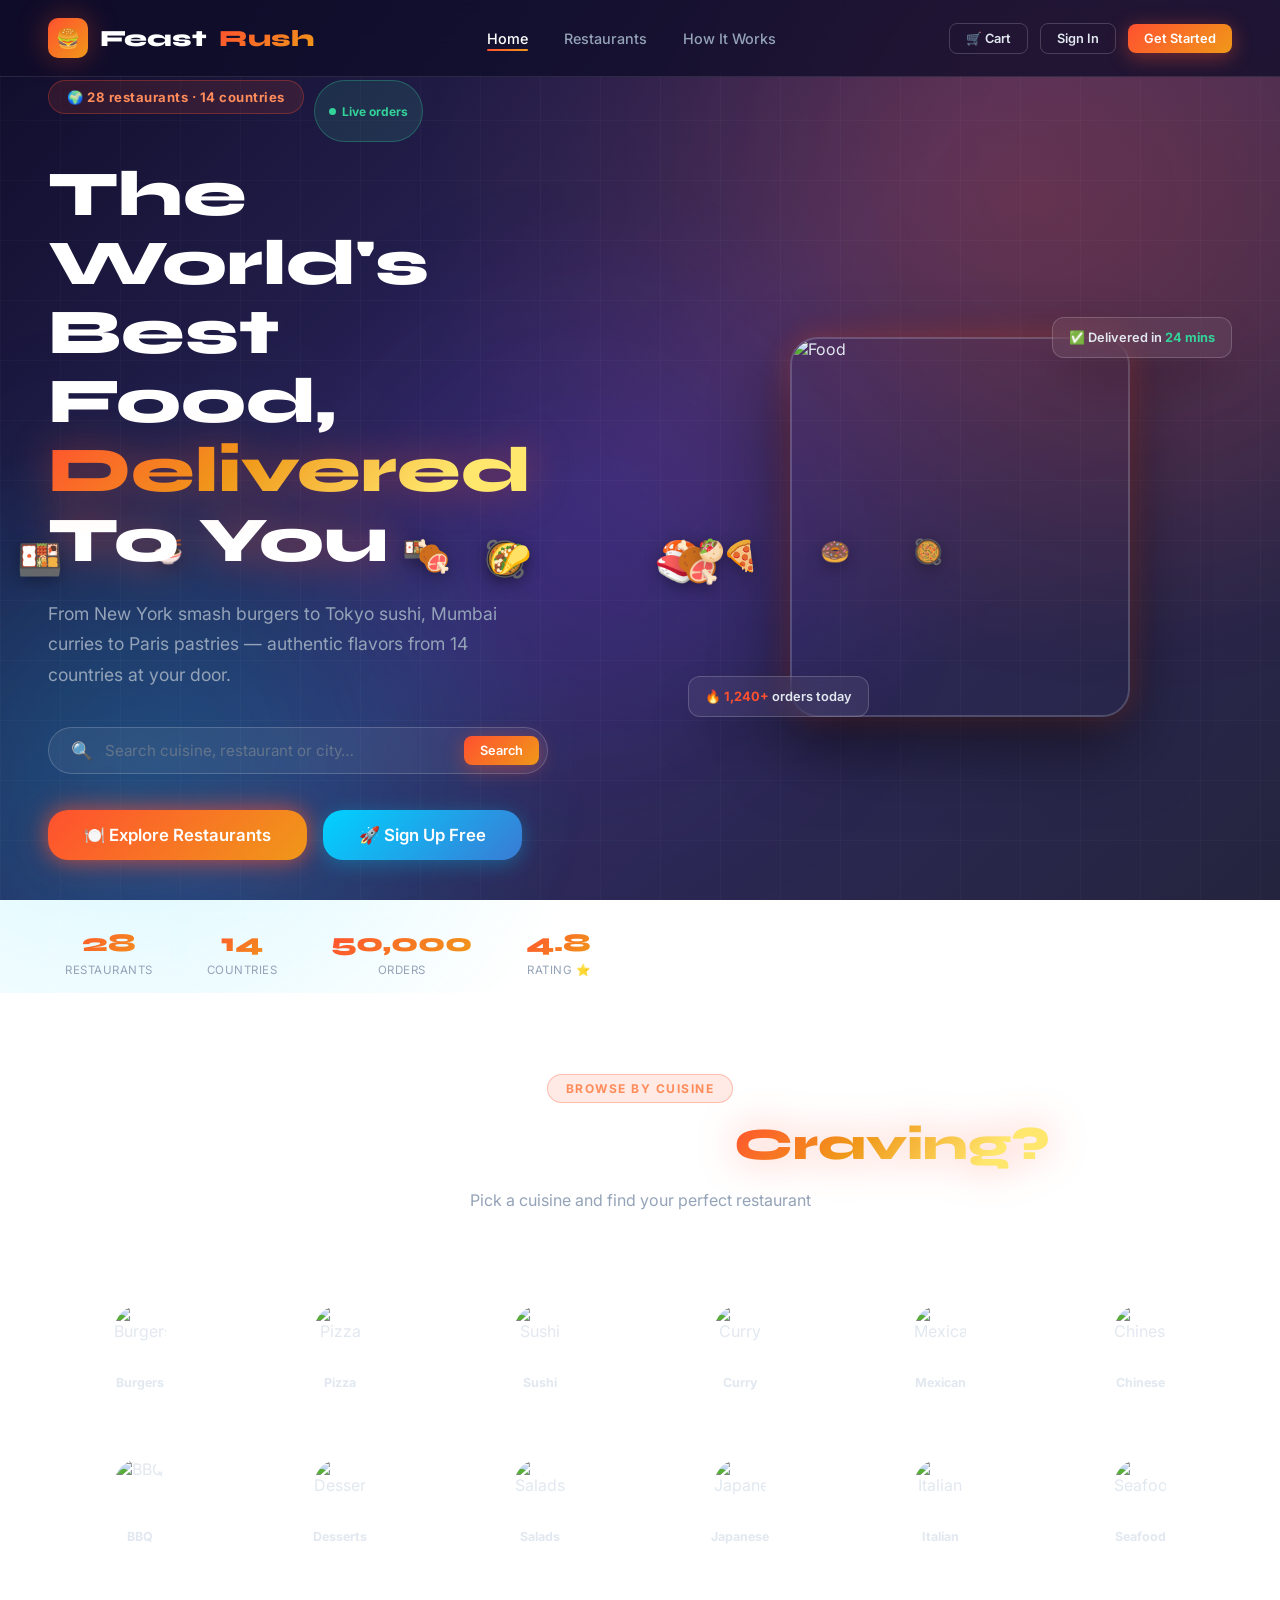
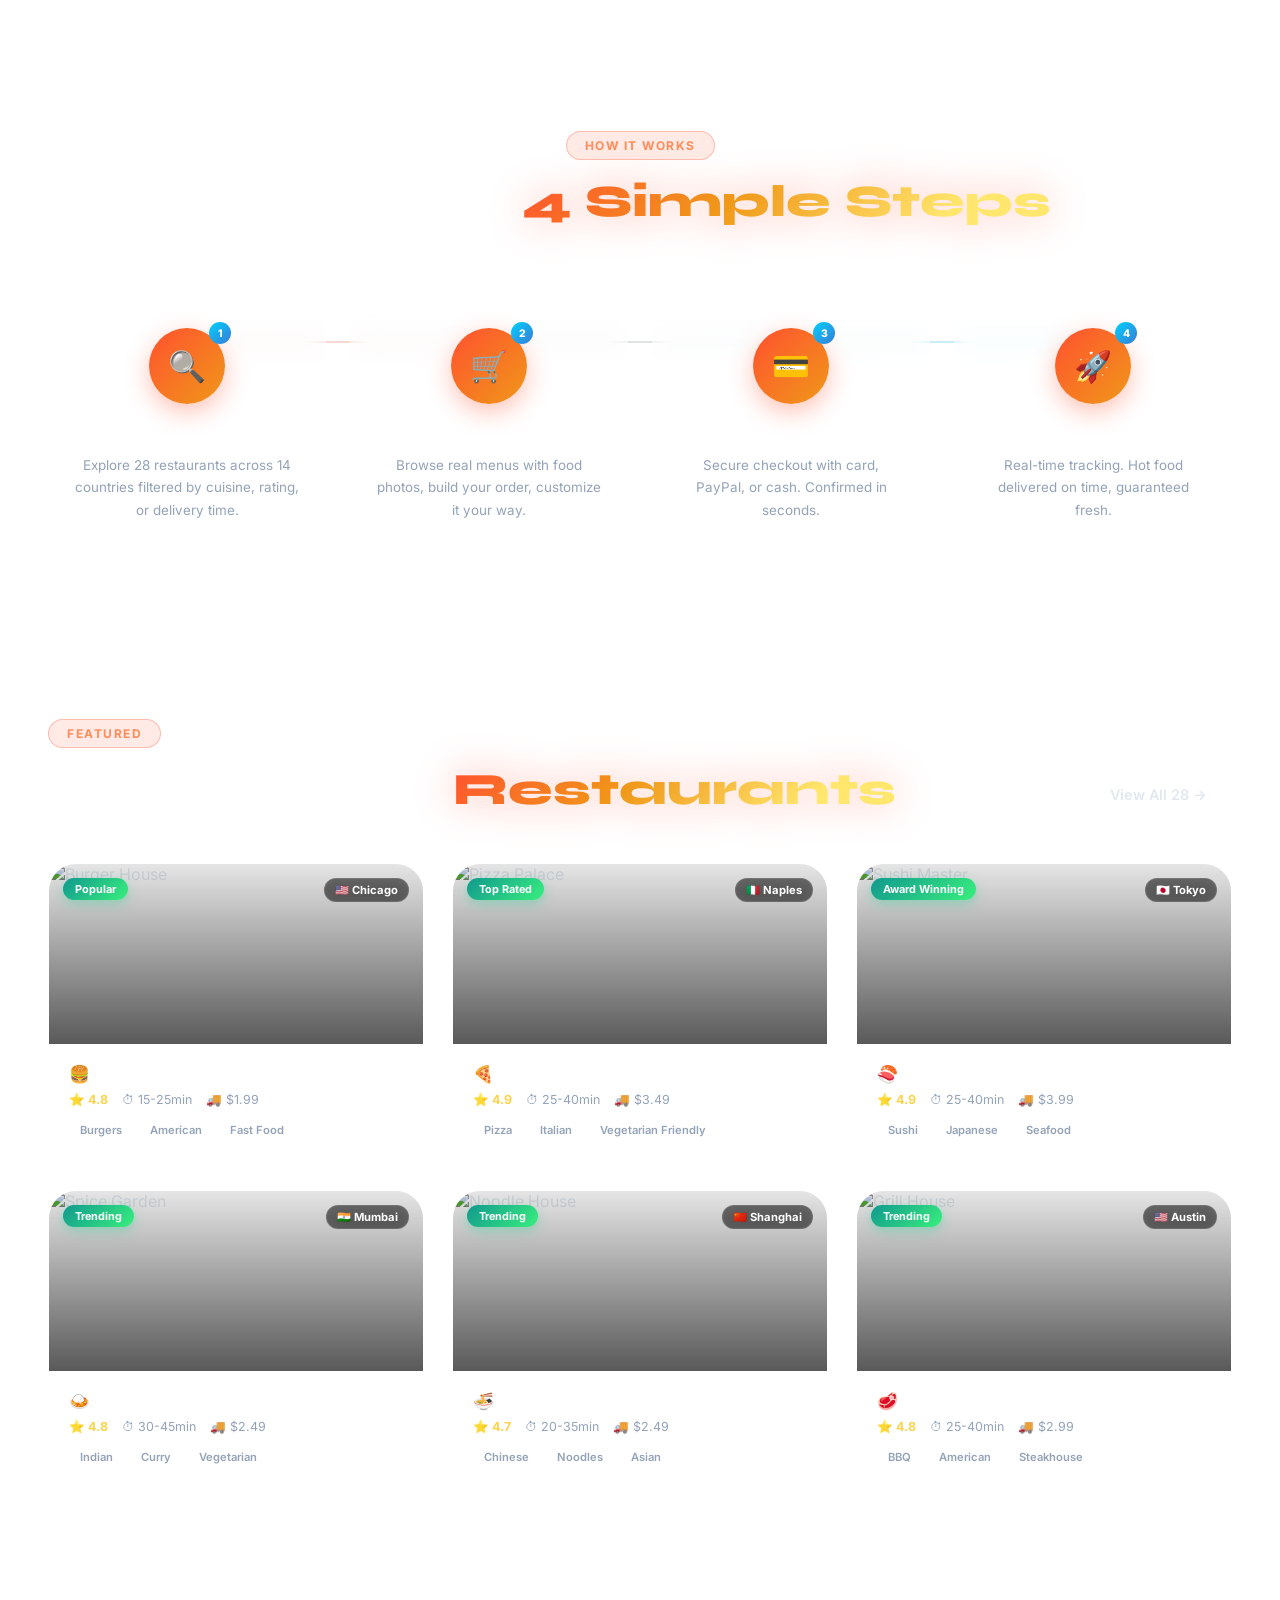
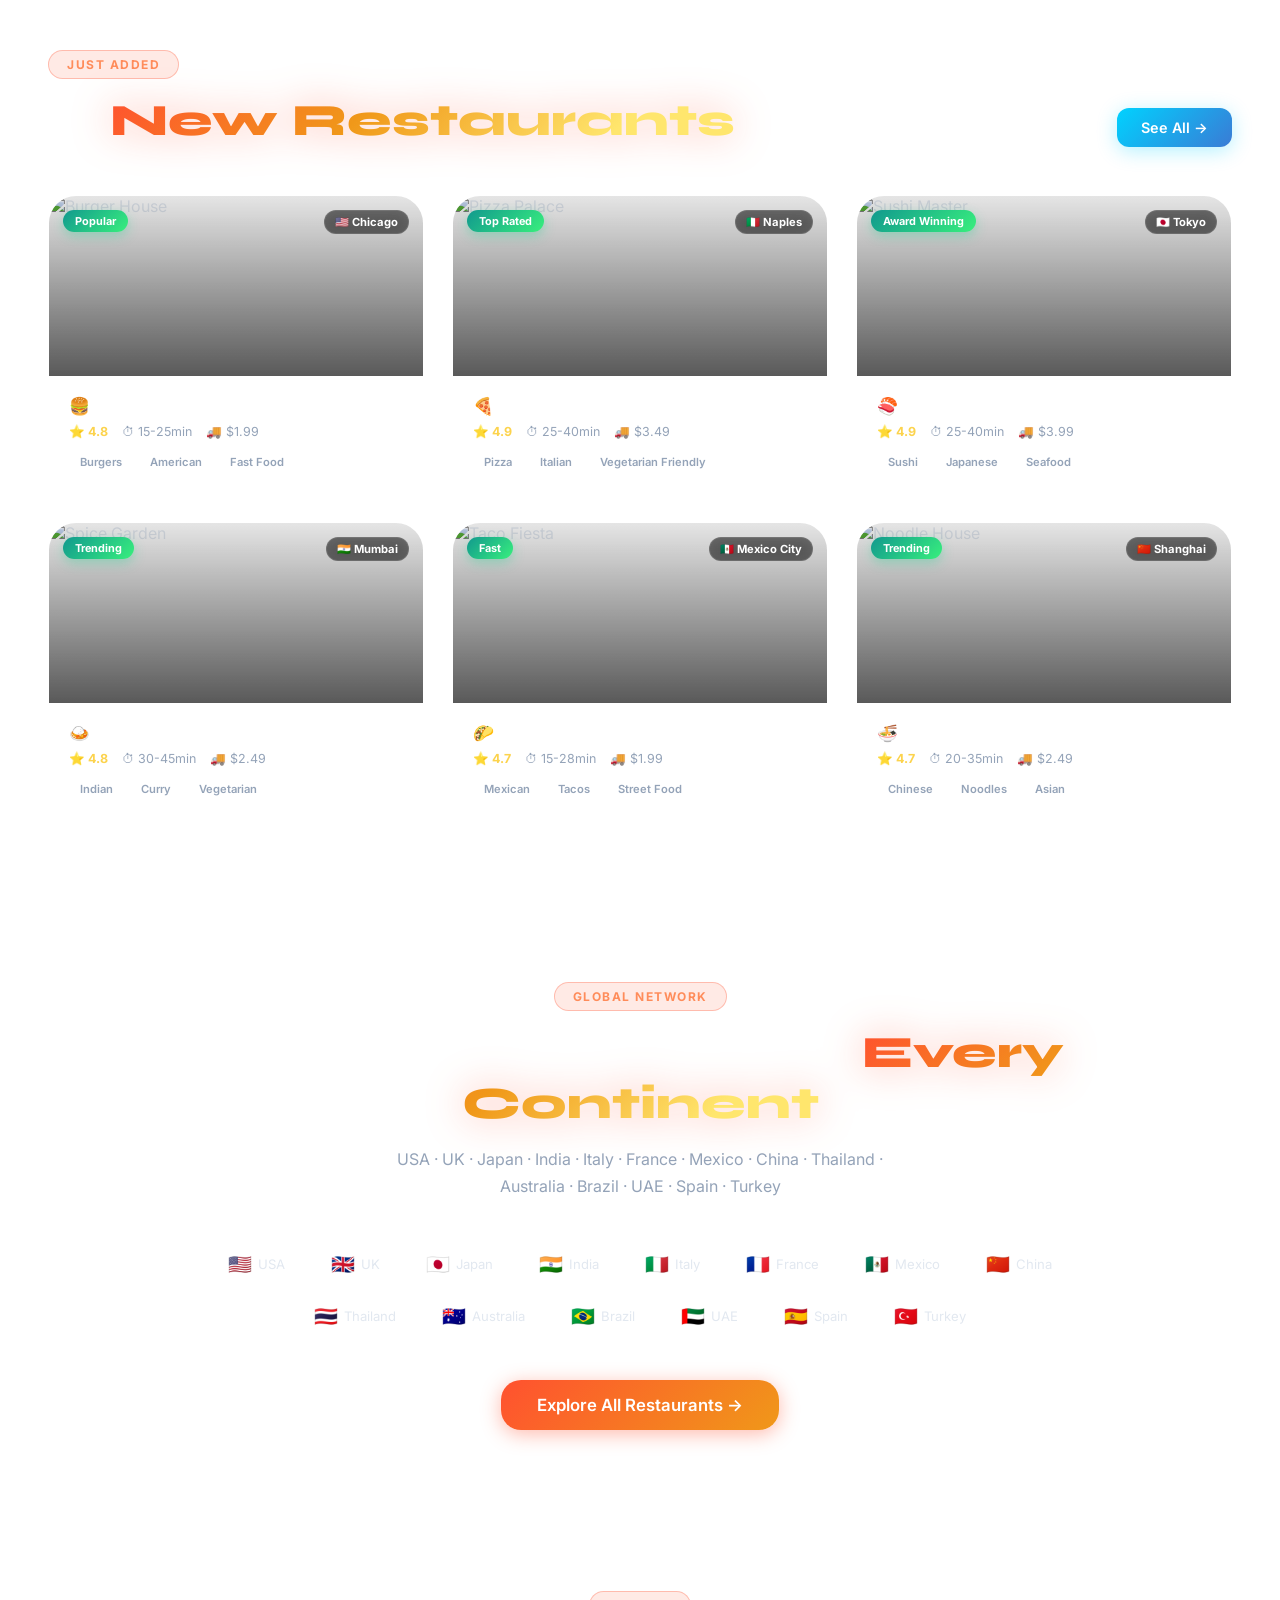
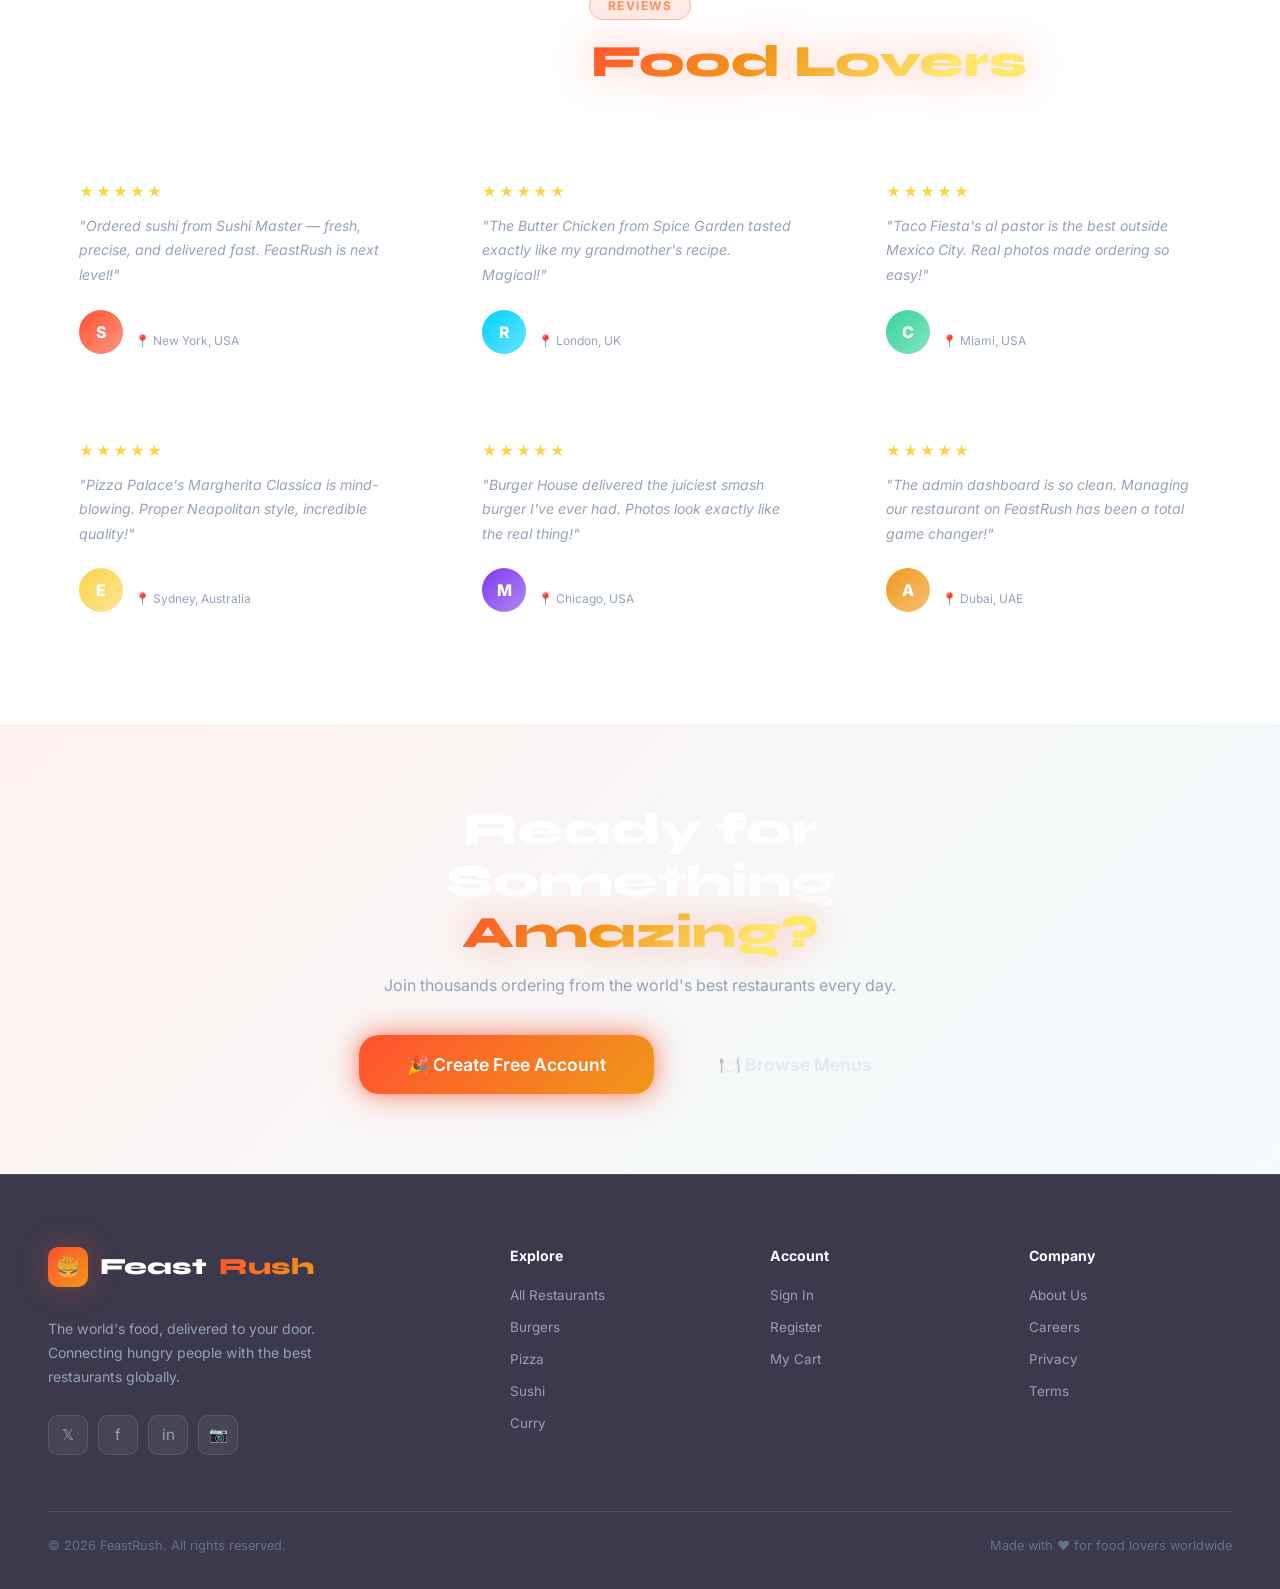
==== index.html @ fce9a36d "FeastRush: Full food ordering website - 20 global restaurants, dark-purple theme, admin dashboard, r" ====
<!DOCTYPE html>
<html lang="en">
<head>
  <meta charset="UTF-8"/><meta name="viewport" content="width=device-width,initial-scale=1.0"/>
  <title>FeastRush – Global Food Delivery</title>
  <link rel="stylesheet" href="styles.css"/>
</head>
<body>
<div class="bg-particles"><div class="bg-orb bg-orb-1"></div><div class="bg-orb bg-orb-2"></div><div class="bg-orb bg-orb-3"></div></div>
<div id="navbar-container"></div>

<!-- HERO -->
<section class="hero" id="home">
  <div class="hero-mesh"></div><div class="hero-grid-overlay"></div>
  <div id="particles"></div>
  <div class="hero-container">
    <div class="hero-content">
      <div style="display:flex;gap:10px;flex-wrap:wrap;margin-bottom:18px;">
        <div class="hero-eyebrow">🌍 28 restaurants · 14 countries</div>
        <div style="display:inline-flex;align-items:center;gap:6px;background:rgba(52,211,153,.12);border:1px solid rgba(52,211,153,.3);color:#34D399;padding:6px 14px;border-radius:50px;font-size:.75rem;font-weight:700;">
          <span style="width:7px;height:7px;border-radius:50%;background:#34D399;animation:livePulse 1.5s infinite;"></span> Live orders
        </div>
      </div>
      <h1 class="hero-title">The World's Best<br>Food, <span class="gradient-text">Delivered</span><br><span class="glow-text">To You</span></h1>
      <p class="hero-subtitle">From New York smash burgers to Tokyo sushi, Mumbai curries to Paris pastries — authentic flavors from 14 countries at your door.</p>
      <div class="hero-search">
        <span style="color:var(--text-f);font-size:1.1rem;">🔍</span>
        <input type="text" id="hero-search" placeholder="Search cuisine, restaurant or city…" onkeydown="if(event.key==='Enter')heroSearch()"/>
        <button class="btn btn-primary btn-sm" onclick="heroSearch()">Search</button>
      </div>
      <div class="hero-actions">
        <a href="restaurants.html" class="btn btn-neon btn-lg">🍽️ Explore Restaurants</a>
        <a href="auth.html?tab=signup" class="btn btn-secondary btn-lg">🚀 Sign Up Free</a>
      </div>
      <div class="hero-stats stagger">
        <div class="stat-pill"><span class="stat-num" data-target="28">0</span><span class="stat-lbl">Restaurants</span></div>
        <div class="stat-pill"><span class="stat-num" data-target="14">0</span><span class="stat-lbl">Countries</span></div>
        <div class="stat-pill"><span class="stat-num" data-target="50000">0</span><span class="stat-lbl">Orders</span></div>
        <div class="stat-pill"><span class="stat-num" data-target="4.8">0</span><span class="stat-lbl">Rating ⭐</span></div>
      </div>
    </div>
    <div class="hero-visual">
      <div class="hero-image-stack">
        <img id="hero-img" src="https://images.unsplash.com/photo-1513104890138-7c749659a591?w=600&auto=format&fit=crop" alt="Food" class="hero-main-img"/>
        <div class="hero-float-card hero-float-card-1">✅ Delivered in <strong style="color:#34D399">24 mins</strong></div>
        <div class="hero-float-card hero-float-card-2">🔥 <strong style="color:#FF512F">1,240+</strong> orders today</div>
      </div>
    </div>
  </div>
</section>

<!-- CATEGORIES -->
<div class="section-divider"></div>
<section style="background:rgba(255,255,255,.02);padding:80px 0;">
  <div class="section-wrap" style="padding-top:0;padding-bottom:0;">
    <div class="section-header animate-on-scroll">
      <div class="section-tag">Browse by Cuisine</div>
      <h2 class="section-title">What Are You <span class="gradient-text">Craving?</span></h2>
      <p class="section-sub">Pick a cuisine and find your perfect restaurant</p>
    </div>
    <div class="categories-grid stagger animate-on-scroll" id="cats"></div>
  </div>
</section>

<!-- HOW IT WORKS -->
<div class="section-divider"></div>
<section id="how-it-works" style="padding:80px 0;">
  <div class="section-wrap" style="padding-top:0;padding-bottom:0;">
    <div class="section-header animate-on-scroll">
      <div class="section-tag">How It Works</div>
      <h2 class="section-title">Order in <span class="gradient-text">4 Simple Steps</span></h2>
    </div>
    <div class="steps-grid stagger animate-on-scroll">
      <div class="steps-connector"></div>
      <div class="step-card"><div class="step-icon-wrap">🔍<span class="step-num">1</span></div><h3>Browse</h3><p>Explore 28 restaurants across 14 countries filtered by cuisine, rating, or delivery time.</p></div>
      <div class="step-card"><div class="step-icon-wrap">🛒<span class="step-num">2</span></div><h3>Select</h3><p>Browse real menus with food photos, build your order, customize it your way.</p></div>
      <div class="step-card"><div class="step-icon-wrap">💳<span class="step-num">3</span></div><h3>Pay</h3><p>Secure checkout with card, PayPal, or cash. Confirmed in seconds.</p></div>
      <div class="step-card"><div class="step-icon-wrap">🚀<span class="step-num">4</span></div><h3>Enjoy</h3><p>Real-time tracking. Hot food delivered on time, guaranteed fresh.</p></div>
    </div>
  </div>
</section>

<!-- FEATURED RESTAURANTS -->
<div class="section-divider"></div>
<section style="background:rgba(255,255,255,.02);padding:80px 0;">
  <div class="section-wrap" style="padding-top:0;padding-bottom:0;">
    <div class="animate-on-scroll" style="display:flex;justify-content:space-between;align-items:flex-end;margin-bottom:48px;flex-wrap:wrap;gap:16px;">
      <div><div class="section-tag">Featured</div><h2 class="section-title" style="margin-bottom:0">Top-Rated <span class="gradient-text">Restaurants</span></h2></div>
      <a href="restaurants.html" class="btn btn-outline">View All 28 →</a>
    </div>
    <div class="restaurants-grid animate-on-scroll stagger" id="featured"></div>
  </div>
</section>

<!-- NEW 8 RESTAURANTS -->
<div class="section-divider"></div>
<section style="padding:80px 0;">
  <div class="section-wrap" style="padding-top:0;padding-bottom:0;">
    <div class="animate-on-scroll" style="display:flex;justify-content:space-between;align-items:flex-end;margin-bottom:48px;flex-wrap:wrap;gap:16px;">
      <div><div class="section-tag">Just Added</div><h2 class="section-title" style="margin-bottom:0">8 <span class="gradient-text">New Restaurants</span></h2></div>
      <a href="restaurants.html" class="btn btn-secondary">See All →</a>
    </div>
    <div class="restaurants-grid animate-on-scroll stagger" id="new-rests"></div>
  </div>
</section>

<!-- GLOBAL REACH -->
<div class="section-divider"></div>
<section style="background:rgba(255,255,255,.02);padding:80px 48px;">
  <div style="max-width:900px;margin:0 auto;text-align:center;" class="animate-on-scroll">
    <div class="section-tag">Global Network</div>
    <h2 class="section-title">Restaurants from <span class="gradient-text">Every Continent</span></h2>
    <p class="section-sub" style="margin-bottom:44px;">USA · UK · Japan · India · Italy · France · Mexico · China · Thailand · Australia · Brazil · UAE · Spain · Turkey</p>
    <div style="display:flex;flex-wrap:wrap;gap:12px;justify-content:center;margin-bottom:44px;" id="country-chips"></div>
    <a href="restaurants.html" class="btn btn-primary btn-lg">Explore All Restaurants →</a>
  </div>
</section>

<!-- TESTIMONIALS -->
<div class="section-divider"></div>
<section style="padding:80px 0;">
  <div class="section-wrap" style="padding-top:0;padding-bottom:0;">
    <div class="section-header animate-on-scroll">
      <div class="section-tag">Reviews</div>
      <h2 class="section-title">Loved by <span class="gradient-text">Food Lovers</span></h2>
    </div>
    <div class="testimonials-grid stagger animate-on-scroll" id="testimonials"></div>
  </div>
</section>

<!-- CTA -->
<div class="section-divider"></div>
<section style="padding:80px 48px;background:linear-gradient(135deg,rgba(255,81,47,.08),rgba(0,210,255,.06));">
  <div style="max-width:700px;margin:0 auto;text-align:center;" class="animate-on-scroll">
    <h2 class="section-title">Ready for Something <span class="gradient-text">Amazing?</span></h2>
    <p style="color:var(--text-m);margin-bottom:40px;">Join thousands ordering from the world's best restaurants every day.</p>
    <div style="display:flex;gap:16px;justify-content:center;flex-wrap:wrap;">
      <a href="auth.html?tab=signup" class="btn btn-neon btn-xl">🎉 Create Free Account</a>
      <a href="restaurants.html" class="btn btn-outline btn-xl">🍽️ Browse Menus</a>
    </div>
  </div>
</section>

<!-- FOOTER -->
<footer class="footer">
  <div class="footer-grid">
    <div class="footer-brand">
      <a href="index.html" class="nav-logo" style="margin-bottom:14px;display:inline-flex;"><div class="logo-icon">🍔</div>Feast<span class="logo-rush">Rush</span></a>
      <p>The world's food, delivered to your door. Connecting hungry people with the best restaurants globally.</p>
      <div class="social-links"><a href="#" class="social-btn">𝕏</a><a href="#" class="social-btn">f</a><a href="#" class="social-btn">in</a><a href="#" class="social-btn">📷</a></div>
    </div>
    <div class="footer-col"><h4>Explore</h4><ul><li><a href="restaurants.html">All Restaurants</a></li><li><a href="restaurants.html?filter=burgers">Burgers</a></li><li><a href="restaurants.html?filter=pizza">Pizza</a></li><li><a href="restaurants.html?filter=sushi">Sushi</a></li><li><a href="restaurants.html?filter=curry">Curry</a></li></ul></div>
    <div class="footer-col"><h4>Account</h4><ul><li><a href="auth.html">Sign In</a></li><li><a href="auth.html?tab=signup">Register</a></li><li><a href="cart.html">My Cart</a></li></ul></div>
    <div class="footer-col"><h4>Company</h4><ul><li><a href="#">About Us</a></li><li><a href="#">Careers</a></li><li><a href="#">Privacy</a></li><li><a href="#">Terms</a></li></ul></div>
  </div>
  <div class="footer-bottom"><span>© 2026 FeastRush. All rights reserved.</span><span>Made with ❤️ for food lovers worldwide</span></div>
</footer>

<style>
@keyframes livePulse{0%,100%{box-shadow:0 0 0 0 rgba(52,211,153,.5)}50%{box-shadow:0 0 0 6px rgba(52,211,153,0)}}
.country-chip{display:inline-flex;align-items:center;gap:6px;background:var(--glass);border:1px solid var(--border);padding:7px 16px;border-radius:50px;font-size:.82rem;backdrop-filter:blur(8px);transition:var(--t)}
.country-chip:hover{border-color:var(--p1);transform:translateY(-2px)}
</style>

<script src="app.js"></script><script src="restaurants.js"></script>
<script>
buildNavbar('home');

// Particles
const emojis=['🍔','🍕','🍣','🌮','🍜','🥗','🍩','🍦','🥐','🍖','🥘','🍱','🧆','🥙','🍛','🍝'];
const pc=document.getElementById('particles');
for(let i=0;i<12;i++){
  const p=document.createElement('div');p.className='food-particle';
  p.style.cssText=`left:${Math.random()*100}vw;font-size:${1.2+Math.random()*1.4}rem;animation-duration:${14+Math.random()*16}s;animation-delay:${Math.random()*20}s;`;
  p.textContent=emojis[Math.floor(Math.random()*emojis.length)];pc.appendChild(p);
}

// Hero image rotator
const imgs=['https://images.unsplash.com/photo-1513104890138-7c749659a591?w=600&auto=format&fit=crop','https://images.unsplash.com/photo-1568901346375-23c9450c58cd?w=600&auto=format&fit=crop','https://images.unsplash.com/photo-1553621042-f6e147245754?w=600&auto=format&fit=crop','https://images.unsplash.com/photo-1585937421612-70a008356fbe?w=600&auto=format&fit=crop','https://images.unsplash.com/photo-1555939594-58d7cb561ad1?w=600&auto=format&fit=crop','https://images.unsplash.com/photo-1551024506-0bccd828d307?w=600&auto=format&fit=crop'];
let hi=0;const imgEl=document.getElementById('hero-img');
setInterval(()=>{hi=(hi+1)%imgs.length;imgEl.style.opacity='0';imgEl.style.transform='translateX(-50%) scale(.97)';
  setTimeout(()=>{imgEl.src=imgs[hi];imgEl.style.opacity='1';imgEl.style.transform='';imgEl.style.transition='opacity .6s,transform .6s';},350);},3500);

// Counters
let started=false;
new IntersectionObserver(entries=>{if(entries[0].isIntersecting&&!started){started=true;
  document.querySelectorAll('[data-target]').forEach(el=>{
    const tgt=parseFloat(el.dataset.target);const isF=String(tgt).includes('.');let st=null;
    const step=ts=>{if(!st)st=ts;const p=Math.min((ts-st)/2000,1);const e=1-Math.pow(1-p,3);
      el.textContent=isF?(tgt*e).toFixed(1):Math.floor(tgt*e).toLocaleString();if(p<1)requestAnimationFrame(step);};
    requestAnimationFrame(step);});
}},{threshold:.5}).observe(document.querySelector('.hero-stats'));

function heroSearch(){const q=document.getElementById('hero-search').value.trim();window.location.href='restaurants.html'+(q?'?q='+encodeURIComponent(q):'');}

// Card builder
const RCARD=(r)=>{const f=FLAG_MAP[r.country]||'🌍';return`
  <a href="menu.html?id=${r.id}" class="restaurant-card">
    <div class="restaurant-banner"><img src="${r.image}" alt="${r.name}" loading="lazy"/>
      <div class="restaurant-banner-overlay"></div>
      ${r.badge?`<span class="restaurant-badge">${r.badge}</span>`:''}
      <span class="restaurant-country-tag">${f} ${r.city}</span>
    </div>
    <div class="restaurant-body">
      <div class="restaurant-name">${r.emoji} ${r.name}</div>
      <div class="restaurant-meta"><span class="rating">⭐ ${r.rating}</span><span>⏱ ${r.deliveryTime}min</span><span>🚚 $${r.deliveryFee}</span></div>
      <div class="restaurant-tags">${r.tags.map(t=>`<span class="tag">${t}</span>`).join('')}</div>
    </div>
  </a>`;};

// Categories
const cats=[
  {img:'https://images.unsplash.com/photo-1568901346375-23c9450c58cd?w=80&auto=format&fit=crop',name:'Burgers',f:'burgers'},
  {img:'https://images.unsplash.com/photo-1513104890138-7c749659a591?w=80&auto=format&fit=crop',name:'Pizza',f:'pizza'},
  {img:'https://images.unsplash.com/photo-1553621042-f6e147245754?w=80&auto=format&fit=crop',name:'Sushi',f:'sushi'},
  {img:'https://images.unsplash.com/photo-1585937421612-70a008356fbe?w=80&auto=format&fit=crop',name:'Curry',f:'curry'},
  {img:'https://images.unsplash.com/photo-1565299585323-38d6b0865b47?w=80&auto=format&fit=crop',name:'Mexican',f:'mexican'},
  {img:'https://images.unsplash.com/photo-1563245372-f21724e3856d?w=80&auto=format&fit=crop',name:'Chinese',f:'chinese'},
  {img:'https://images.unsplash.com/photo-1555939594-58d7cb561ad1?w=80&auto=format&fit=crop',name:'BBQ',f:'bbq'},
  {img:'https://images.unsplash.com/photo-1551024506-0bccd828d307?w=80&auto=format&fit=crop',name:'Desserts',f:'desserts'},
  {img:'https://images.unsplash.com/photo-1512621776951-a57141f2eefd?w=80&auto=format&fit=crop',name:'Salads',f:'salad'},
  {img:'https://images.unsplash.com/photo-1579871494447-9811cf80d66c?w=80&auto=format&fit=crop',name:'Japanese',f:'japanese'},
  {img:'https://images.unsplash.com/photo-1555396273-367ea4eb4db5?w=80&auto=format&fit=crop',name:'Italian',f:'italian'},
  {img:'https://images.unsplash.com/photo-1559339352-11d035aa65de?w=80&auto=format&fit=crop',name:'Seafood',f:'seafood'},
];
document.getElementById('cats').innerHTML=cats.map(c=>`
  <a href="restaurants.html?filter=${c.f}" class="category-card">
    <div class="category-img-wrap"><img src="${c.img}" alt="${c.name}" loading="lazy"/></div>
    <span class="category-name">${c.name}</span>
  </a>`).join('');

document.getElementById('featured').innerHTML=getFeaturedRestaurants(6).map(RCARD).join('');
document.getElementById('new-rests').innerHTML=['r_bh','r_pp','r_sm','r_sg','r_tf','r_nh','r_gh','r_sd'].map(id=>getRestaurantById(id)).filter(Boolean).slice(0,6).map(RCARD).join('');

const countries=[{f:'🇺🇸',n:'USA'},{f:'🇬🇧',n:'UK'},{f:'🇯🇵',n:'Japan'},{f:'🇮🇳',n:'India'},{f:'🇮🇹',n:'Italy'},{f:'🇫🇷',n:'France'},{f:'🇲🇽',n:'Mexico'},{f:'🇨🇳',n:'China'},{f:'🇹🇭',n:'Thailand'},{f:'🇦🇺',n:'Australia'},{f:'🇧🇷',n:'Brazil'},{f:'🇦🇪',n:'UAE'},{f:'🇪🇸',n:'Spain'},{f:'🇹🇷',n:'Turkey'}];
document.getElementById('country-chips').innerHTML=countries.map(c=>`<div class="country-chip"><span style="font-size:1.2rem">${c.f}</span>${c.n}</div>`).join('');

const reviews=[
  {t:"Ordered sushi from Sushi Master — fresh, precise, and delivered fast. FeastRush is next level!",n:"Sarah M.",l:"New York, USA",c:"#FF512F"},
  {t:"The Butter Chicken from Spice Garden tasted exactly like my grandmother's recipe. Magical!",n:"Raj Patel",l:"London, UK",c:"#00D2FF"},
  {t:"Taco Fiesta's al pastor is the best outside Mexico City. Real photos made ordering so easy!",n:"Carlos V.",l:"Miami, USA",c:"#34D399"},
  {t:"Pizza Palace's Margherita Classica is mind-blowing. Proper Neapolitan style, incredible quality!",n:"Emma Chen",l:"Sydney, Australia",c:"#FCD34D"},
  {t:"Burger House delivered the juiciest smash burger I've ever had. Photos look exactly like the real thing!",n:"Mike J.",l:"Chicago, USA",c:"#7C3AED"},
  {t:"The admin dashboard is so clean. Managing our restaurant on FeastRush has been a total game changer!",n:"Aisha Al-F.",l:"Dubai, UAE",c:"#F09819"},
];
document.getElementById('testimonials').innerHTML=reviews.map(r=>`
  <div class="testimonial-card">
    <div style="color:var(--gold);font-size:.9rem;margin-bottom:14px;letter-spacing:2px;">★★★★★</div>
    <p class="testimonial-text">"${r.t}"</p>
    <div class="testimonial-author">
      <div class="author-avatar" style="background:linear-gradient(135deg,${r.c},${r.c}99)">${r.n.charAt(0)}</div>
      <div><div class="author-name">${r.n}</div><div class="author-location">📍 ${r.l}</div></div>
    </div>
  </div>`).join('');

initScrollAnimations();
</script>
</body>
</html>
---- styles.css ----
/* ============================================
   FEASTRUSH — Premium Dark Purple Theme
   ============================================ */
@import url('https://fonts.googleapis.com/css2?family=Inter:wght@300;400;500;600;700;800;900&family=Syne:wght@700;800&display=swap');

:root {
  --p1:#FF512F; --p2:#F09819;
  --s1:#00D2FF; --s2:#3A7BD5;
  --grad-primary:linear-gradient(135deg,#FF512F,#F09819);
  --grad-secondary:linear-gradient(135deg,#00D2FF,#3A7BD5);
  --grad-success:linear-gradient(135deg,#11998E,#38EF7D);
  --bg1:#0F0C29; --bg2:#302B63; --bg3:#24243E;
  --glass:rgba(255,255,255,0.06);
  --glass-hover:rgba(255,255,255,0.10);
  --border:rgba(255,255,255,0.10);
  --border-hi:rgba(255,255,255,0.18);
  --text:#E2E8F0; --text-w:#FFFFFF; --text-m:#94A3B8; --text-f:#64748B;
  --gold:#FCD34D; --price:#34D399; --danger:#FF6B6B;
  --shadow:0 25px 50px -12px rgba(0,0,0,0.4);
  --glow:0 0 30px rgba(255,81,47,0.35);
  --r:12px; --rl:20px; --rx:28px;
  --ease:cubic-bezier(0.4,0,0.2,1);
  --t:all 0.3s cubic-bezier(0.4,0,0.2,1);
}
*,*::before,*::after{margin:0;padding:0;box-sizing:border-box}
html{scroll-behavior:smooth}
body{font-family:'Inter',sans-serif;background:linear-gradient(135deg,var(--bg1) 0%,var(--bg2) 50%,var(--bg3) 100%);background-attachment:fixed;color:var(--text);overflow-x:hidden;min-height:100vh}
::-webkit-scrollbar{width:5px}::-webkit-scrollbar-track{background:var(--bg1)}::-webkit-scrollbar-thumb{background:var(--grad-primary);border-radius:3px}
::selection{background:rgba(255,81,47,0.3);color:#fff}

/* BG ORBS */
.bg-particles{position:fixed;inset:0;pointer-events:none;z-index:0;overflow:hidden}
.bg-orb{position:absolute;border-radius:50%;filter:blur(120px);opacity:.1;animation:orbF 12s ease-in-out infinite}
.bg-orb-1{width:700px;height:700px;background:#FF512F;top:-200px;right:-200px}
.bg-orb-2{width:500px;height:500px;background:#00D2FF;bottom:-100px;left:-100px;animation-delay:-6s}
.bg-orb-3{width:400px;height:400px;background:#7C3AED;top:40%;left:30%;animation-delay:-3s}
@keyframes orbF{0%,100%{transform:translate(0,0) scale(1)}33%{transform:translate(40px,-40px) scale(1.08)}66%{transform:translate(-30px,30px) scale(.94)}}

/* NAVBAR */
.navbar{position:fixed;top:0;width:100%;z-index:1000;padding:18px 48px;display:flex;align-items:center;justify-content:space-between;background:rgba(15,12,41,.75);backdrop-filter:blur(24px);border-bottom:1px solid var(--border);transition:var(--t)}
.navbar.scrolled{padding:12px 48px;background:rgba(15,12,41,.97)}
.nav-logo{display:flex;align-items:center;gap:12px;text-decoration:none;font-family:'Syne',sans-serif;font-size:1.45rem;font-weight:800;color:#fff}
.logo-icon{width:40px;height:40px;background:var(--grad-primary);border-radius:10px;display:flex;align-items:center;justify-content:center;font-size:1.2rem;box-shadow:var(--glow)}
.logo-rush{background:var(--grad-primary);-webkit-background-clip:text;-webkit-text-fill-color:transparent;background-clip:text}
.nav-links{display:flex;align-items:center;gap:36px;list-style:none}
.nav-links a{color:var(--text-m);text-decoration:none;font-weight:500;font-size:.9rem;transition:var(--t);position:relative;padding-bottom:4px}
.nav-links a::after{content:'';position:absolute;bottom:0;left:0;width:0;height:2px;background:var(--grad-primary);transition:width .3s var(--ease);border-radius:2px}
.nav-links a:hover,.nav-links a.active{color:#fff}
.nav-links a:hover::after,.nav-links a.active::after{width:100%}
.nav-actions{display:flex;align-items:center;gap:12px}

/* BUTTONS */
.btn{display:inline-flex;align-items:center;justify-content:center;gap:8px;padding:11px 24px;border:none;border-radius:var(--r);font-size:.9rem;font-weight:600;cursor:pointer;text-decoration:none;transition:var(--t);white-space:nowrap;position:relative;overflow:hidden;font-family:'Inter',sans-serif}
.btn-primary{background:var(--grad-primary);color:#fff;box-shadow:0 4px 20px rgba(255,81,47,.4)}
.btn-primary:hover{transform:translateY(-2px);box-shadow:0 8px 30px rgba(255,81,47,.6);filter:brightness(1.08)}
.btn-secondary{background:var(--grad-secondary);color:#fff;box-shadow:0 4px 20px rgba(0,210,255,.3)}
.btn-secondary:hover{transform:translateY(-2px);box-shadow:0 8px 28px rgba(0,210,255,.5)}
.btn-success{background:var(--grad-success);color:#fff}
.btn-outline{background:transparent;color:var(--text);border:1px solid var(--border-hi)}
.btn-outline:hover{background:var(--glass);border-color:var(--p1);color:#fff;box-shadow:0 0 20px rgba(255,81,47,.2)}
.btn-ghost{background:transparent;color:var(--text-m);padding:8px 16px}
.btn-ghost:hover{color:#fff;background:var(--glass)}
.btn-danger{background:linear-gradient(135deg,#FF6B6B,#c0392b);color:#fff}
.btn-neon{background:var(--grad-primary);color:#fff;box-shadow:0 0 20px rgba(255,81,47,.6),0 0 40px rgba(255,81,47,.3);animation:neonP 2.5s ease-in-out infinite}
@keyframes neonP{0%,100%{box-shadow:0 0 20px rgba(255,81,47,.6),0 0 40px rgba(255,81,47,.3)}50%{box-shadow:0 0 35px rgba(255,81,47,.9),0 0 70px rgba(255,81,47,.5)}}
.btn-sm{padding:7px 16px;font-size:.8rem;border-radius:8px}
.btn-lg{padding:15px 36px;font-size:1.05rem;border-radius:var(--rl)}
.btn-xl{padding:18px 48px;font-size:1.1rem;border-radius:var(--rl)}
.cart-btn{position:relative}
.cart-badge{position:absolute;top:-7px;right:-7px;background:var(--grad-primary);color:#fff;font-size:.6rem;font-weight:800;width:18px;height:18px;border-radius:50%;display:flex;align-items:center;justify-content:center;box-shadow:0 0 10px rgba(255,81,47,.6)}

/* GLASS CARD */
.glass-card{background:var(--glass);backdrop-filter:blur(16px);border:1px solid var(--border);border-radius:var(--rl);box-shadow:var(--shadow);transition:var(--t)}
.glass-card:hover{background:var(--glass-hover);border-color:var(--border-hi);box-shadow:var(--shadow),0 0 40px rgba(255,81,47,.1);transform:translateY(-4px) scale(1.01)}

/* HERO */
.hero{min-height:100vh;display:flex;align-items:center;position:relative;overflow:hidden;padding-top:80px}
.hero-mesh{position:absolute;inset:0;background:radial-gradient(ellipse 80% 80% at 80% 20%,rgba(255,81,47,.18) 0%,transparent 60%),radial-gradient(ellipse 60% 60% at 10% 80%,rgba(0,210,255,.15) 0%,transparent 60%),radial-gradient(ellipse 50% 50% at 50% 50%,rgba(124,58,237,.12) 0%,transparent 60%);animation:meshS 10s ease-in-out infinite}
@keyframes meshS{0%,100%{opacity:1}50%{opacity:.7;filter:hue-rotate(20deg)}}
.hero-grid-overlay{position:absolute;inset:0;background-image:linear-gradient(rgba(255,255,255,.025) 1px,transparent 1px),linear-gradient(90deg,rgba(255,255,255,.025) 1px,transparent 1px);background-size:60px 60px;pointer-events:none}
.hero-container{max-width:1280px;margin:0 auto;padding:0 48px;display:grid;grid-template-columns:1fr 1fr;gap:80px;align-items:center;position:relative;z-index:1}
.hero-content{animation:slideL .9s var(--ease) both}
@keyframes slideL{from{opacity:0;transform:translateX(-60px)}to{opacity:1;transform:translateX(0)}}
.hero-eyebrow{display:inline-flex;align-items:center;gap:8px;background:rgba(255,81,47,.12);border:1px solid rgba(255,81,47,.3);color:#FF8C5A;padding:8px 18px;border-radius:50px;font-size:.82rem;font-weight:700;letter-spacing:.5px;margin-bottom:28px;animation:badgeP 3s ease-in-out infinite}
@keyframes badgeP{0%,100%{box-shadow:0 0 0 0 rgba(255,81,47,.3)}50%{box-shadow:0 0 0 8px rgba(255,81,47,0)}}
.hero-title{font-family:'Syne',sans-serif;font-size:clamp(2.4rem,5vw,4rem);font-weight:800;line-height:1.08;margin-bottom:24px;color:#fff}
.gradient-text{background:linear-gradient(135deg,#FF512F 0%,#F09819 40%,#FFE66D 80%);-webkit-background-clip:text;-webkit-text-fill-color:transparent;background-clip:text;filter:drop-shadow(0 0 20px rgba(255,81,47,.4))}
.glow-text{text-shadow:0 0 40px rgba(255,81,47,.5)}
.hero-subtitle{font-size:1.1rem;color:var(--text-m);line-height:1.75;margin-bottom:36px;max-width:480px}
.hero-search{display:flex;align-items:center;background:var(--glass);backdrop-filter:blur(16px);border:1px solid var(--border-hi);border-radius:50px;padding:8px 8px 8px 22px;margin-bottom:36px;gap:12px;max-width:500px;transition:var(--t)}
.hero-search:focus-within{border-color:var(--p1);box-shadow:0 0 0 3px rgba(255,81,47,.2)}
.hero-search input{flex:1;background:none;border:none;outline:none;color:#fff;font-size:.95rem;font-family:'Inter',sans-serif}
.hero-search input::placeholder{color:var(--text-f)}
.hero-actions{display:flex;gap:16px;flex-wrap:wrap;margin-bottom:52px}
.hero-stats{display:grid;grid-template-columns:repeat(4,1fr);gap:20px}
.stat-pill{background:var(--glass);backdrop-filter:blur(12px);border:1px solid var(--border);border-radius:var(--r);padding:14px 16px;text-align:center;transition:var(--t)}
.stat-pill:hover{border-color:var(--p1);box-shadow:0 0 20px rgba(255,81,47,.15)}
.stat-num{font-family:'Syne',sans-serif;font-size:1.6rem;font-weight:800;background:var(--grad-primary);-webkit-background-clip:text;-webkit-text-fill-color:transparent;background-clip:text;display:block}
.stat-lbl{font-size:.72rem;color:var(--text-m);margin-top:2px;text-transform:uppercase;letter-spacing:.5px}
.hero-visual{animation:slideR .9s var(--ease) .15s both;position:relative}
@keyframes slideR{from{opacity:0;transform:translateX(60px)}to{opacity:1;transform:translateX(0)}}
.hero-image-stack{position:relative;height:480px}
.hero-main-img{width:340px;height:380px;object-fit:cover;border-radius:var(--rx);position:absolute;top:40px;left:50%;transform:translateX(-50%);box-shadow:0 30px 70px rgba(0,0,0,.5),var(--glow);border:2px solid var(--border-hi);animation:imgFloat 6s ease-in-out infinite;transition:opacity .4s,transform .5s}
@keyframes imgFloat{0%,100%{transform:translateX(-50%) translateY(0)}50%{transform:translateX(-50%) translateY(-16px)}}
.hero-float-card{position:absolute;background:var(--glass);backdrop-filter:blur(16px);border:1px solid var(--border-hi);border-radius:var(--r);padding:12px 16px;font-size:.8rem;font-weight:600;white-space:nowrap;box-shadow:var(--shadow);z-index:2}
.hero-float-card-1{top:20px;right:0;animation:floatC 4s ease-in-out infinite}
.hero-float-card-2{bottom:60px;left:0;animation:floatC 4s ease-in-out infinite 2s}
@keyframes floatC{0%,100%{transform:translateY(0)}50%{transform:translateY(-10px)}}
.food-particle{position:fixed;animation:particleF linear infinite;pointer-events:none;z-index:0;filter:drop-shadow(0 4px 8px rgba(0,0,0,.3))}
@keyframes particleF{0%{transform:translateY(110vh) rotate(0deg);opacity:0}5%{opacity:.6}90%{opacity:.5}100%{transform:translateY(-10vh) rotate(720deg);opacity:0}}

/* SECTIONS */
.section-wrap{max-width:1280px;margin:0 auto;padding:100px 48px;position:relative;z-index:1}
.section-header{text-align:center;margin-bottom:64px}
.section-tag{display:inline-block;background:rgba(255,81,47,.12);border:1px solid rgba(255,81,47,.3);color:#FF8C5A;padding:6px 18px;border-radius:50px;font-size:.75rem;font-weight:700;text-transform:uppercase;letter-spacing:1.5px;margin-bottom:16px}
.section-title{font-family:'Syne',sans-serif;font-size:clamp(1.8rem,3.5vw,2.8rem);font-weight:800;color:#fff;margin-bottom:16px;line-height:1.15}
.section-sub{color:var(--text-m);font-size:1rem;max-width:520px;margin:0 auto;line-height:1.7}
.section-divider{width:100%;height:1px;background:linear-gradient(90deg,transparent,var(--border-hi),transparent)}

/* CATEGORIES */
.categories-grid{display:grid;grid-template-columns:repeat(6,1fr);gap:16px}
.category-card{background:var(--glass);backdrop-filter:blur(12px);border:1px solid var(--border);border-radius:var(--rl);padding:24px 12px;text-align:center;cursor:pointer;transition:var(--t);text-decoration:none;color:var(--text);display:block;position:relative;overflow:hidden}
.category-card::before{content:'';position:absolute;inset:0;background:var(--grad-primary);opacity:0;transition:opacity .3s}
.category-card:hover::before{opacity:.08}
.category-card:hover{border-color:rgba(255,81,47,.4);transform:translateY(-6px);box-shadow:0 16px 40px rgba(255,81,47,.2)}
.category-img-wrap{width:56px;height:56px;border-radius:50%;overflow:hidden;margin:0 auto 12px;border:2px solid var(--border-hi);transition:var(--t)}
.category-card:hover .category-img-wrap{border-color:var(--p1);box-shadow:0 0 16px rgba(255,81,47,.4)}
.category-img-wrap img{width:100%;height:100%;object-fit:cover}
.category-name{font-size:.78rem;font-weight:700;color:var(--text);position:relative;z-index:1}

/* HOW IT WORKS */
.steps-grid{display:grid;grid-template-columns:repeat(4,1fr);gap:24px;position:relative}
.steps-connector{position:absolute;top:50px;left:calc(12.5% + 20px);right:calc(12.5% + 20px);height:2px;background:linear-gradient(90deg,var(--p1),var(--s1));opacity:.25;pointer-events:none}
.step-card{background:var(--glass);backdrop-filter:blur(12px);border:1px solid var(--border);border-radius:var(--rl);padding:36px 24px;text-align:center;transition:var(--t);position:relative;z-index:1}
.step-card:hover{border-color:rgba(255,81,47,.35);transform:translateY(-8px);box-shadow:0 20px 48px rgba(255,81,47,.15)}
.step-icon-wrap{width:76px;height:76px;background:var(--grad-primary);border-radius:50%;display:flex;align-items:center;justify-content:center;font-size:1.9rem;margin:0 auto 20px;position:relative;box-shadow:0 8px 24px rgba(255,81,47,.35)}
.step-num{position:absolute;top:-6px;right:-6px;background:var(--grad-secondary);color:#fff;font-size:.65rem;font-weight:800;width:22px;height:22px;border-radius:50%;display:flex;align-items:center;justify-content:center}
.step-card h3{font-weight:700;font-size:1rem;margin-bottom:10px;color:#fff}
.step-card p{font-size:.84rem;color:var(--text-m);line-height:1.65}

/* RESTAURANT CARDS */
.restaurants-grid{display:grid;grid-template-columns:repeat(3,1fr);gap:28px}
.restaurant-card{background:var(--glass);backdrop-filter:blur(16px);border:1px solid var(--border);border-radius:var(--rx);overflow:hidden;transition:var(--t);cursor:pointer;text-decoration:none;color:var(--text);display:block}
.restaurant-card:hover{transform:translateY(-10px) scale(1.01);box-shadow:0 30px 60px rgba(0,0,0,.4),0 0 40px rgba(255,81,47,.12);border-color:rgba(255,81,47,.3)}
.restaurant-banner{height:180px;position:relative;overflow:hidden}
.restaurant-banner img{width:100%;height:100%;object-fit:cover;transition:transform .6s var(--ease)}
.restaurant-card:hover .restaurant-banner img{transform:scale(1.08)}
.restaurant-banner-overlay{position:absolute;inset:0;background:linear-gradient(180deg,rgba(0,0,0,.1) 0%,rgba(0,0,0,.65) 100%)}
.restaurant-badge{position:absolute;top:14px;left:14px;background:var(--grad-success);color:#fff;font-size:.68rem;font-weight:700;padding:4px 12px;border-radius:50px;z-index:1;box-shadow:0 4px 12px rgba(52,211,153,.4)}
.restaurant-country-tag{position:absolute;top:14px;right:14px;background:rgba(0,0,0,.5);backdrop-filter:blur(8px);color:#fff;font-size:.7rem;font-weight:700;padding:4px 10px;border-radius:50px;z-index:1;border:1px solid var(--border)}
.restaurant-body{padding:20px}
.restaurant-name{font-size:1.05rem;font-weight:700;color:#fff;margin-bottom:8px}
.restaurant-meta{display:flex;align-items:center;gap:14px;font-size:.78rem;color:var(--text-m);margin-bottom:12px}
.restaurant-meta .rating{color:var(--gold);font-weight:700}
.restaurant-tags{display:flex;gap:6px;flex-wrap:wrap}
.tag{background:rgba(255,255,255,.06);border:1px solid var(--border);color:var(--text-m);font-size:.7rem;font-weight:600;padding:3px 10px;border-radius:50px}

/* PAGE HERO */
.page-hero{padding:130px 48px 70px;position:relative;z-index:1;text-align:center}
.page-hero h1{font-family:'Syne',sans-serif;font-size:clamp(2rem,4vw,3rem);font-weight:800;color:#fff;margin-bottom:16px}
.search-bar{display:flex;align-items:center;background:var(--glass);backdrop-filter:blur(16px);border:1px solid var(--border-hi);border-radius:50px;padding:8px 8px 8px 22px;max-width:600px;margin:24px auto 0;gap:12px;transition:var(--t);box-shadow:var(--shadow)}
.search-bar:focus-within{border-color:var(--p1);box-shadow:0 0 0 3px rgba(255,81,47,.2),var(--shadow)}
.search-bar input{flex:1;background:none;border:none;outline:none;color:#fff;font-size:.95rem}
.search-bar input::placeholder{color:var(--text-f)}
.filters-bar{display:flex;align-items:center;gap:10px;padding:24px 48px;max-width:1280px;margin:0 auto;overflow-x:auto;position:relative;z-index:1}
.filter-btn{padding:8px 18px;background:var(--glass);backdrop-filter:blur(8px);border:1px solid var(--border);border-radius:50px;color:var(--text-m);font-size:.8rem;font-weight:600;cursor:pointer;white-space:nowrap;transition:var(--t)}
.filter-btn:hover{border-color:var(--p1);color:#fff}
.filter-btn.active{background:var(--grad-primary);border-color:transparent;color:#fff;box-shadow:0 4px 16px rgba(255,81,47,.4)}
.restaurants-page-grid{display:grid;grid-template-columns:repeat(3,1fr);gap:28px;padding:0 48px 100px;max-width:1280px;margin:0 auto;position:relative;z-index:1}

/* MENU PAGE */
.menu-page{padding-top:80px;min-height:100vh}
.restaurant-header{position:relative;height:300px;overflow:hidden}
.restaurant-header img{width:100%;height:100%;object-fit:cover;filter:brightness(.55);transition:transform 6s var(--ease)}
.restaurant-header:hover img{transform:scale(1.04)}
.restaurant-header-overlay{position:absolute;inset:0;background:linear-gradient(0deg,rgba(15,12,41,1) 0%,rgba(15,12,41,.4) 60%,transparent 100%)}
.restaurant-header-info{position:absolute;bottom:0;left:0;right:0;padding:32px 48px;z-index:1}
.menu-container{max-width:1280px;margin:0 auto;padding:44px 48px;display:grid;grid-template-columns:1fr 360px;gap:44px;position:relative;z-index:1}
.menu-category{margin-bottom:48px}
.menu-category-title{font-family:'Syne',sans-serif;font-size:1.25rem;font-weight:800;color:#fff;margin-bottom:22px;padding-bottom:14px;border-bottom:1px solid var(--border);display:flex;align-items:center;gap:10px}
.menu-items-grid{display:grid;grid-template-columns:repeat(2,1fr);gap:18px}
.menu-item-card{background:var(--glass);backdrop-filter:blur(12px);border:1px solid var(--border);border-radius:var(--rl);overflow:hidden;transition:var(--t);cursor:pointer}
.menu-item-card:hover{border-color:rgba(255,81,47,.35);transform:translateY(-4px);box-shadow:0 16px 40px rgba(0,0,0,.3),0 0 30px rgba(255,81,47,.1)}
.menu-item-img-wrap{overflow:hidden;height:140px;position:relative}
.menu-item-img{width:100%;height:100%;object-fit:cover;transition:transform .5s var(--ease)}
.menu-item-card:hover .menu-item-img{transform:scale(1.08)}
.menu-item-badge{position:absolute;top:10px;left:10px;background:var(--grad-primary);color:#fff;font-size:.65rem;font-weight:700;padding:3px 9px;border-radius:50px;text-transform:uppercase;letter-spacing:.5px}
.menu-item-body{padding:14px}
.menu-item-name{font-weight:700;font-size:.9rem;color:#fff;margin-bottom:5px}
.menu-item-desc{font-size:.76rem;color:var(--text-m);line-height:1.55;margin-bottom:12px;display:-webkit-box;-webkit-line-clamp:2;-webkit-box-orient:vertical;overflow:hidden}
.menu-item-footer{display:flex;justify-content:space-between;align-items:center}
.menu-item-price{font-size:1.05rem;font-weight:800;color:var(--price);font-family:'Syne',sans-serif}

/* CART SIDEBAR */
.cart-sidebar{position:sticky;top:104px;height:fit-content}
.cart-box{background:var(--glass);backdrop-filter:blur(16px);border:1px solid var(--border);border-radius:var(--rx);overflow:hidden;box-shadow:var(--shadow)}
.cart-header{padding:20px 22px;border-bottom:1px solid var(--border);display:flex;justify-content:space-between;align-items:center;font-weight:700;font-size:.95rem;background:rgba(255,81,47,.06)}
.cart-items{padding:16px;max-height:380px;overflow-y:auto}
.cart-item{display:flex;align-items:center;gap:10px;padding:10px 0;border-bottom:1px solid rgba(255,255,255,.04)}
.cart-item:last-child{border:none}
.cart-item-img{width:44px;height:44px;border-radius:8px;object-fit:cover;flex-shrink:0}
.cart-item-name{flex:1;font-size:.83rem;font-weight:600;color:var(--text)}
.qty-control{display:flex;align-items:center;gap:6px;background:rgba(255,255,255,.06);border-radius:8px;padding:3px}
.qty-btn{background:none;border:none;color:var(--text);width:24px;height:24px;border-radius:6px;cursor:pointer;display:flex;align-items:center;justify-content:center;font-size:.9rem;transition:var(--t)}
.qty-btn:hover{background:var(--p1)}
.qty-value{font-size:.83rem;font-weight:700;min-width:16px;text-align:center}
.cart-footer{padding:18px 22px;border-top:1px solid var(--border)}
.cart-total-row{display:flex;justify-content:space-between;font-size:.85rem;margin-bottom:8px;color:var(--text-m)}
.cart-total-row.grand{font-size:1.05rem;font-weight:800;color:#fff;padding-top:12px;border-top:1px solid var(--border);margin-top:10px}
.cart-total-row.grand span:last-child{color:var(--price)}
.empty-cart{text-align:center;padding:44px 20px;color:var(--text-m)}
.empty-cart .empty-icon{font-size:2.8rem;display:block;margin-bottom:12px}

/* AUTH */
.auth-split{min-height:100vh;display:flex}
.auth-left{flex:1;position:relative;overflow:hidden;display:flex;flex-direction:column;justify-content:flex-end;padding:60px;background:linear-gradient(135deg,var(--bg1),var(--bg2))}
.auth-left-img{position:absolute;inset:0;width:100%;height:100%;object-fit:cover;opacity:.35;transition:opacity .8s}
.auth-left-overlay{position:absolute;inset:0;background:linear-gradient(180deg,rgba(15,12,41,.3) 0%,rgba(15,12,41,.9) 100%)}
.auth-left-content{position:relative;z-index:1}
.auth-right{width:520px;flex-shrink:0;background:rgba(15,12,41,.95);backdrop-filter:blur(20px);border-left:1px solid var(--border);display:flex;align-items:center;justify-content:center;padding:40px 50px;overflow-y:auto}
.auth-tab-bar{display:flex;background:var(--glass);backdrop-filter:blur(12px);border:1px solid var(--border);border-radius:var(--rl);padding:5px;margin-bottom:28px}
.auth-card{background:var(--glass);backdrop-filter:blur(20px);border:1px solid var(--border-hi);border-radius:var(--rx);padding:44px;box-shadow:var(--shadow)}
.auth-header{text-align:center;margin-bottom:34px}
.auth-header h1{font-family:'Syne',sans-serif;font-size:1.7rem;font-weight:800;color:#fff;margin-bottom:8px}
.auth-header p{color:var(--text-m);font-size:.9rem}

/* FORMS */
.form-group{margin-bottom:20px}
.form-label{display:block;font-size:.82rem;font-weight:700;margin-bottom:8px;color:var(--text-m);text-transform:uppercase;letter-spacing:.5px}
.form-input{width:100%;padding:13px 16px;background:rgba(255,255,255,.06);border:1px solid var(--border);border-radius:var(--r);color:#fff;font-size:.95rem;font-family:'Inter',sans-serif;transition:var(--t);outline:none}
.form-input:focus{border-color:var(--p1);background:rgba(255,81,47,.06);box-shadow:0 0 0 3px rgba(255,81,47,.15)}
.form-input::placeholder{color:var(--text-f)}
select.form-input{appearance:none;background-image:url("data:image/svg+xml,%3Csvg xmlns='http://www.w3.org/2000/svg' width='12' height='12' fill='%2394A3B8' viewBox='0 0 16 16'%3E%3Cpath d='M7.247 11.14L2.451 5.658C1.885 5.013 2.345 4 3.204 4h9.592a1 1 0 0 1 .753 1.659l-4.796 5.48a1 1 0 0 1-1.506 0z'/%3E%3C/svg%3E");background-repeat:no-repeat;background-position:right 16px center;padding-right:44px;cursor:pointer}
select.form-input option{background:#24243E;color:#fff}
.input-icon-wrap{position:relative}
.input-icon-wrap .input-icon{position:absolute;left:14px;top:50%;transform:translateY(-50%);font-size:1rem;pointer-events:none;color:var(--text-f)}
.input-icon-wrap .form-input{padding-left:44px}
.form-error{font-size:.76rem;color:var(--danger);margin-top:6px;display:none}
.form-error.show{display:block}
.form-row{display:grid;grid-template-columns:1fr 1fr;gap:16px}
.auth-divider{display:flex;align-items:center;gap:12px;margin:24px 0;color:var(--text-f);font-size:.8rem}
.auth-divider::before,.auth-divider::after{content:'';flex:1;height:1px;background:var(--border)}
.auth-footer-text{text-align:center;margin-top:24px;font-size:.86rem;color:var(--text-m)}
.auth-footer-text a{color:var(--p1);text-decoration:none;font-weight:700}

/* CART PAGE */
.cart-page{padding-top:100px;min-height:100vh}
.cart-page-container{max-width:1100px;margin:0 auto;padding:40px 48px;display:grid;grid-template-columns:1fr 380px;gap:40px;position:relative;z-index:1}
.checkout-form-section{background:var(--glass);backdrop-filter:blur(16px);border:1px solid var(--border);border-radius:var(--rx);padding:34px;margin-bottom:24px}
.section-h2{font-family:'Syne',sans-serif;font-size:1.1rem;font-weight:800;color:#fff;margin-bottom:24px;padding-bottom:16px;border-bottom:1px solid var(--border)}
.order-summary-box{background:var(--glass);backdrop-filter:blur(16px);border:1px solid var(--border);border-radius:var(--rx);padding:28px;position:sticky;top:104px;height:fit-content}
.payment-option{background:var(--glass);border:1px solid var(--border);border-radius:var(--r);padding:18px;text-align:center;cursor:pointer;transition:var(--t)}
.payment-option:hover{border-color:var(--p1)}
.payment-option.active{background:rgba(255,81,47,.1);border-color:var(--p1);box-shadow:0 0 20px rgba(255,81,47,.2)}

/* ADMIN */
.admin-layout{display:flex;min-height:100vh}
.admin-sidebar{width:268px;background:rgba(15,12,41,.92);backdrop-filter:blur(20px);border-right:1px solid var(--border);display:flex;flex-direction:column;position:fixed;top:0;left:0;height:100vh;z-index:100}
.admin-sidebar-logo{padding:24px 20px;border-bottom:1px solid var(--border);display:flex;align-items:center;gap:12px}
.admin-nav{flex:1;padding:20px 12px;overflow-y:auto}
.admin-nav-section{margin-bottom:28px}
.admin-nav-section-title{font-size:.65rem;font-weight:800;text-transform:uppercase;letter-spacing:2px;color:var(--text-f);padding:0 12px;margin-bottom:8px}
.admin-nav-item{display:flex;align-items:center;gap:12px;padding:11px 14px;border-radius:var(--r);color:var(--text-m);text-decoration:none;font-size:.87rem;font-weight:500;cursor:pointer;border:none;background:none;width:100%;text-align:left;transition:var(--t)}
.admin-nav-item:hover{background:var(--glass);color:#fff}
.admin-nav-item.active{background:rgba(255,81,47,.12);color:#FF8C5A;box-shadow:inset 3px 0 0 var(--p1)}
.admin-nav-item .nav-badge{margin-left:auto;background:var(--grad-primary);color:#fff;font-size:.65rem;font-weight:800;padding:2px 8px;border-radius:50px}
.admin-main{margin-left:268px;flex:1;display:flex;flex-direction:column}
.admin-topbar{background:rgba(15,12,41,.88);backdrop-filter:blur(20px);border-bottom:1px solid var(--border);padding:18px 36px;display:flex;align-items:center;justify-content:space-between;position:sticky;top:0;z-index:50}
.admin-topbar-title{font-family:'Syne',sans-serif;font-size:1.2rem;font-weight:800;color:#fff}
.admin-avatar{width:40px;height:40px;background:var(--grad-primary);border-radius:50%;display:flex;align-items:center;justify-content:center;font-size:.85rem;font-weight:800;box-shadow:var(--glow);cursor:pointer}
.admin-content{padding:36px;flex:1}
.stats-grid{display:grid;grid-template-columns:repeat(4,1fr);gap:22px;margin-bottom:32px}
.stat-card{background:var(--glass);backdrop-filter:blur(12px);border:1px solid var(--border);border-radius:var(--rl);padding:26px;position:relative;overflow:hidden;transition:var(--t)}
.stat-card:hover{transform:translateY(-4px);border-color:rgba(255,81,47,.3);box-shadow:0 16px 40px rgba(255,81,47,.12)}
.stat-card-icon{font-size:1.9rem;margin-bottom:14px}
.stat-card-value{font-family:'Syne',sans-serif;font-size:2.2rem;font-weight:800;color:#fff;display:block}
.stat-card-label{font-size:.8rem;color:var(--text-m);margin-top:4px}
.stat-card-trend{display:inline-flex;align-items:center;gap:4px;font-size:.75rem;font-weight:700;margin-top:10px;padding:3px 10px;border-radius:50px}
.stat-card-trend.up{background:rgba(52,211,153,.12);color:var(--price)}
.stat-card-trend.down{background:rgba(255,107,107,.12);color:var(--danger)}
.charts-grid{display:grid;grid-template-columns:1fr 1fr;gap:24px;margin-bottom:32px}
.chart-card{background:var(--glass);backdrop-filter:blur(12px);border:1px solid var(--border);border-radius:var(--rl);padding:26px}
.chart-card h3{font-weight:700;font-size:1rem;color:#fff;margin-bottom:22px}
.bar-chart{display:flex;align-items:flex-end;gap:10px;height:150px}
.bar-item{flex:1;display:flex;flex-direction:column;align-items:center;gap:7px;height:100%;justify-content:flex-end}
.bar{width:100%;background:var(--grad-primary);border-radius:6px 6px 0 0;min-height:4px;box-shadow:0 0 12px rgba(255,81,47,.4)}
.bar-label{font-size:.68rem;color:var(--text-f)}
.donut-chart-wrap{display:flex;align-items:center;gap:32px}
.donut-legend{flex:1;display:flex;flex-direction:column;gap:12px}
.legend-item{display:flex;align-items:center;gap:10px;font-size:.82rem}
.legend-dot{width:10px;height:10px;border-radius:50%;flex-shrink:0}
.legend-label{flex:1;color:var(--text-m)}
.legend-value{font-weight:700;color:#fff}
.admin-table-wrap{background:var(--glass);backdrop-filter:blur(12px);border:1px solid var(--border);border-radius:var(--rl);overflow:hidden;margin-bottom:28px}
.admin-table-header{padding:20px 26px;border-bottom:1px solid var(--border);display:flex;justify-content:space-between;align-items:center;background:rgba(255,81,47,.04)}
.admin-table-header h3{font-weight:700;font-size:1rem;color:#fff}
.admin-table{width:100%;border-collapse:collapse}
.admin-table th{background:rgba(255,255,255,.02);padding:12px 22px;text-align:left;font-size:.72rem;font-weight:800;text-transform:uppercase;letter-spacing:.8px;color:var(--text-f);border-bottom:1px solid var(--border)}
.admin-table td{padding:14px 22px;font-size:.86rem;border-bottom:1px solid rgba(255,255,255,.03);color:var(--text)}
.admin-table tr:last-child td{border:none}
.admin-table tr:hover td{background:rgba(255,255,255,.02)}
.status-badge{display:inline-flex;align-items:center;gap:5px;padding:4px 12px;border-radius:50px;font-size:.72rem;font-weight:700}
.status-badge.pending{background:rgba(252,211,77,.12);color:var(--gold)}
.status-badge.preparing{background:rgba(0,210,255,.1);color:var(--s1)}
.status-badge.on-the-way{background:rgba(255,81,47,.12);color:#FF8C5A}
.status-badge.delivered{background:rgba(52,211,153,.12);color:var(--price)}
.status-badge.cancelled{background:rgba(255,107,107,.12);color:var(--danger)}
.admin-section{display:none}
.admin-section.active{display:block}

/* MODALS */
.modal-overlay{position:fixed;inset:0;background:rgba(0,0,0,.75);backdrop-filter:blur(6px);z-index:2000;display:flex;align-items:center;justify-content:center;padding:20px;opacity:0;pointer-events:none;transition:opacity .3s var(--ease)}
.modal-overlay.open{opacity:1;pointer-events:all}
.modal{background:linear-gradient(135deg,#1a1740,#24243E);border:1px solid var(--border-hi);border-radius:var(--rx);padding:36px;width:100%;max-width:520px;transform:scale(.88) translateY(20px);transition:var(--t);box-shadow:var(--shadow)}
.modal-overlay.open .modal{transform:scale(1) translateY(0)}
.modal-header{display:flex;justify-content:space-between;align-items:center;margin-bottom:26px}
.modal-header h3{font-weight:800;font-size:1.1rem;color:#fff}
.modal-close{background:var(--glass);border:1px solid var(--border);color:var(--text-m);font-size:1rem;cursor:pointer;padding:6px 10px;border-radius:8px;transition:var(--t)}
.modal-close:hover{color:#fff}

/* TOAST */
.toast{position:fixed;bottom:32px;right:32px;background:rgba(24,22,60,.97);backdrop-filter:blur(20px);border:1px solid var(--border-hi);border-radius:var(--r);padding:16px 20px;display:flex;align-items:center;gap:12px;font-size:.88rem;z-index:9999;transform:translateX(130%);transition:transform .4s var(--ease);max-width:340px;box-shadow:var(--shadow)}
.toast.show{transform:translateX(0)}
.toast.success{border-left:3px solid var(--price)}
.toast.error{border-left:3px solid var(--danger)}
.toast.info{border-left:3px solid var(--s1)}
.toast.warning{border-left:3px solid var(--gold)}

/* UTILS */
.spinner{width:18px;height:18px;border:2px solid rgba(255,255,255,.25);border-top-color:#fff;border-radius:50%;animation:spin .65s linear infinite;display:inline-block}
@keyframes spin{to{transform:rotate(360deg)}}
.fade-in{animation:fadeUp .6s var(--ease) both}
@keyframes fadeUp{from{opacity:0;transform:translateY(28px)}to{opacity:1;transform:translateY(0)}}
.animate-on-scroll{opacity:0;transform:translateY(36px);transition:opacity .65s var(--ease),transform .65s var(--ease)}
.animate-on-scroll.visible{opacity:1;transform:translateY(0)}
.stagger>*:nth-child(1){transition-delay:.05s}
.stagger>*:nth-child(2){transition-delay:.12s}
.stagger>*:nth-child(3){transition-delay:.19s}
.stagger>*:nth-child(4){transition-delay:.26s}
.stagger>*:nth-child(5){transition-delay:.33s}
.stagger>*:nth-child(6){transition-delay:.40s}

/* FOOTER */
.footer{background:rgba(10,8,30,.8);backdrop-filter:blur(20px);border-top:1px solid var(--border);padding:72px 48px 36px;position:relative;z-index:1}
.footer-grid{max-width:1280px;margin:0 auto 56px;display:grid;grid-template-columns:2fr 1fr 1fr 1fr;gap:56px}
.footer-brand p{color:var(--text-m);font-size:.88rem;margin:16px 0 26px;max-width:280px;line-height:1.7}
.social-links{display:flex;gap:10px}
.social-btn{width:40px;height:40px;background:var(--glass);border:1px solid var(--border);border-radius:10px;display:flex;align-items:center;justify-content:center;cursor:pointer;transition:var(--t);font-size:.95rem;text-decoration:none;color:var(--text-m)}
.social-btn:hover{background:var(--grad-primary);border-color:transparent;color:#fff;box-shadow:var(--glow);transform:translateY(-2px)}
.footer-col h4{font-size:.88rem;font-weight:700;margin-bottom:20px;color:#fff}
.footer-col ul{list-style:none;display:flex;flex-direction:column;gap:12px}
.footer-col ul a{color:var(--text-m);text-decoration:none;font-size:.84rem;transition:var(--t)}
.footer-col ul a:hover{color:var(--p1);padding-left:4px}
.footer-bottom{max-width:1280px;margin:0 auto;padding-top:26px;border-top:1px solid var(--border);display:flex;justify-content:space-between;align-items:center;font-size:.8rem;color:var(--text-f)}

/* TESTIMONIALS */
.testimonials-grid{display:grid;grid-template-columns:repeat(3,1fr);gap:26px}
.testimonial-card{background:var(--glass);backdrop-filter:blur(12px);border:1px solid var(--border);border-radius:var(--rl);padding:30px;transition:var(--t)}
.testimonial-card:hover{border-color:rgba(255,81,47,.25);box-shadow:0 16px 48px rgba(0,0,0,.3)}
.testimonial-text{color:var(--text-m);font-size:.88rem;font-style:italic;line-height:1.75;margin-bottom:22px}
.testimonial-author{display:flex;align-items:center;gap:12px}
.author-avatar{width:44px;height:44px;border-radius:50%;display:flex;align-items:center;justify-content:center;font-size:1rem;font-weight:800;color:#fff;flex-shrink:0}
.author-name{font-weight:700;font-size:.88rem;color:#fff}
.author-location{font-size:.75rem;color:var(--text-m)}

/* RESPONSIVE */
@media(max-width:1100px){
  .hero-container{grid-template-columns:1fr;text-align:center;gap:40px}
  .hero-visual{display:none}
  .hero-actions,.hero-search{justify-content:center;margin-left:auto;margin-right:auto}
  .hero-stats{grid-template-columns:repeat(4,1fr)}
  .steps-grid{grid-template-columns:repeat(2,1fr)}
  .restaurants-grid,.testimonials-grid{grid-template-columns:repeat(2,1fr)}
  .categories-grid{grid-template-columns:repeat(4,1fr)}
  .footer-grid{grid-template-columns:1fr 1fr;gap:36px}
  .menu-container,.cart-page-container{grid-template-columns:1fr}
  .stats-grid,.charts-grid{grid-template-columns:repeat(2,1fr)}
}
@media(max-width:768px){
  .navbar{padding:14px 22px}
  .nav-links{display:none}
  .section-wrap{padding:70px 24px}
  .restaurants-grid,.restaurants-page-grid,.testimonials-grid{grid-template-columns:1fr}
  .restaurants-page-grid{padding:0 24px 70px}
  .categories-grid{grid-template-columns:repeat(3,1fr)}
  .hero-container{padding:0 24px}
  .hero-stats{grid-template-columns:repeat(2,1fr)}
  .admin-sidebar{transform:translateX(-100%)}
  .admin-main{margin-left:0}
  .menu-items-grid{grid-template-columns:1fr}
  .page-hero,.filters-bar{padding-left:24px;padding-right:24px}
  .footer{padding:56px 24px 28px}
  .footer-grid{grid-template-columns:1fr;gap:28px}
  .cart-page-container{padding:24px}
  .auth-left{display:none}
  .auth-right{width:100%;padding:40px 24px}
  .steps-connector{display:none}
}
@media(max-width:480px){
  .hero-title{font-size:2rem}
  .categories-grid{grid-template-columns:repeat(2,1fr)}
  .steps-grid{grid-template-columns:1fr}
  .stats-grid{grid-template-columns:1fr}
  .form-row{grid-template-columns:1fr}
  .hero-stats{grid-template-columns:repeat(2,1fr)}
}
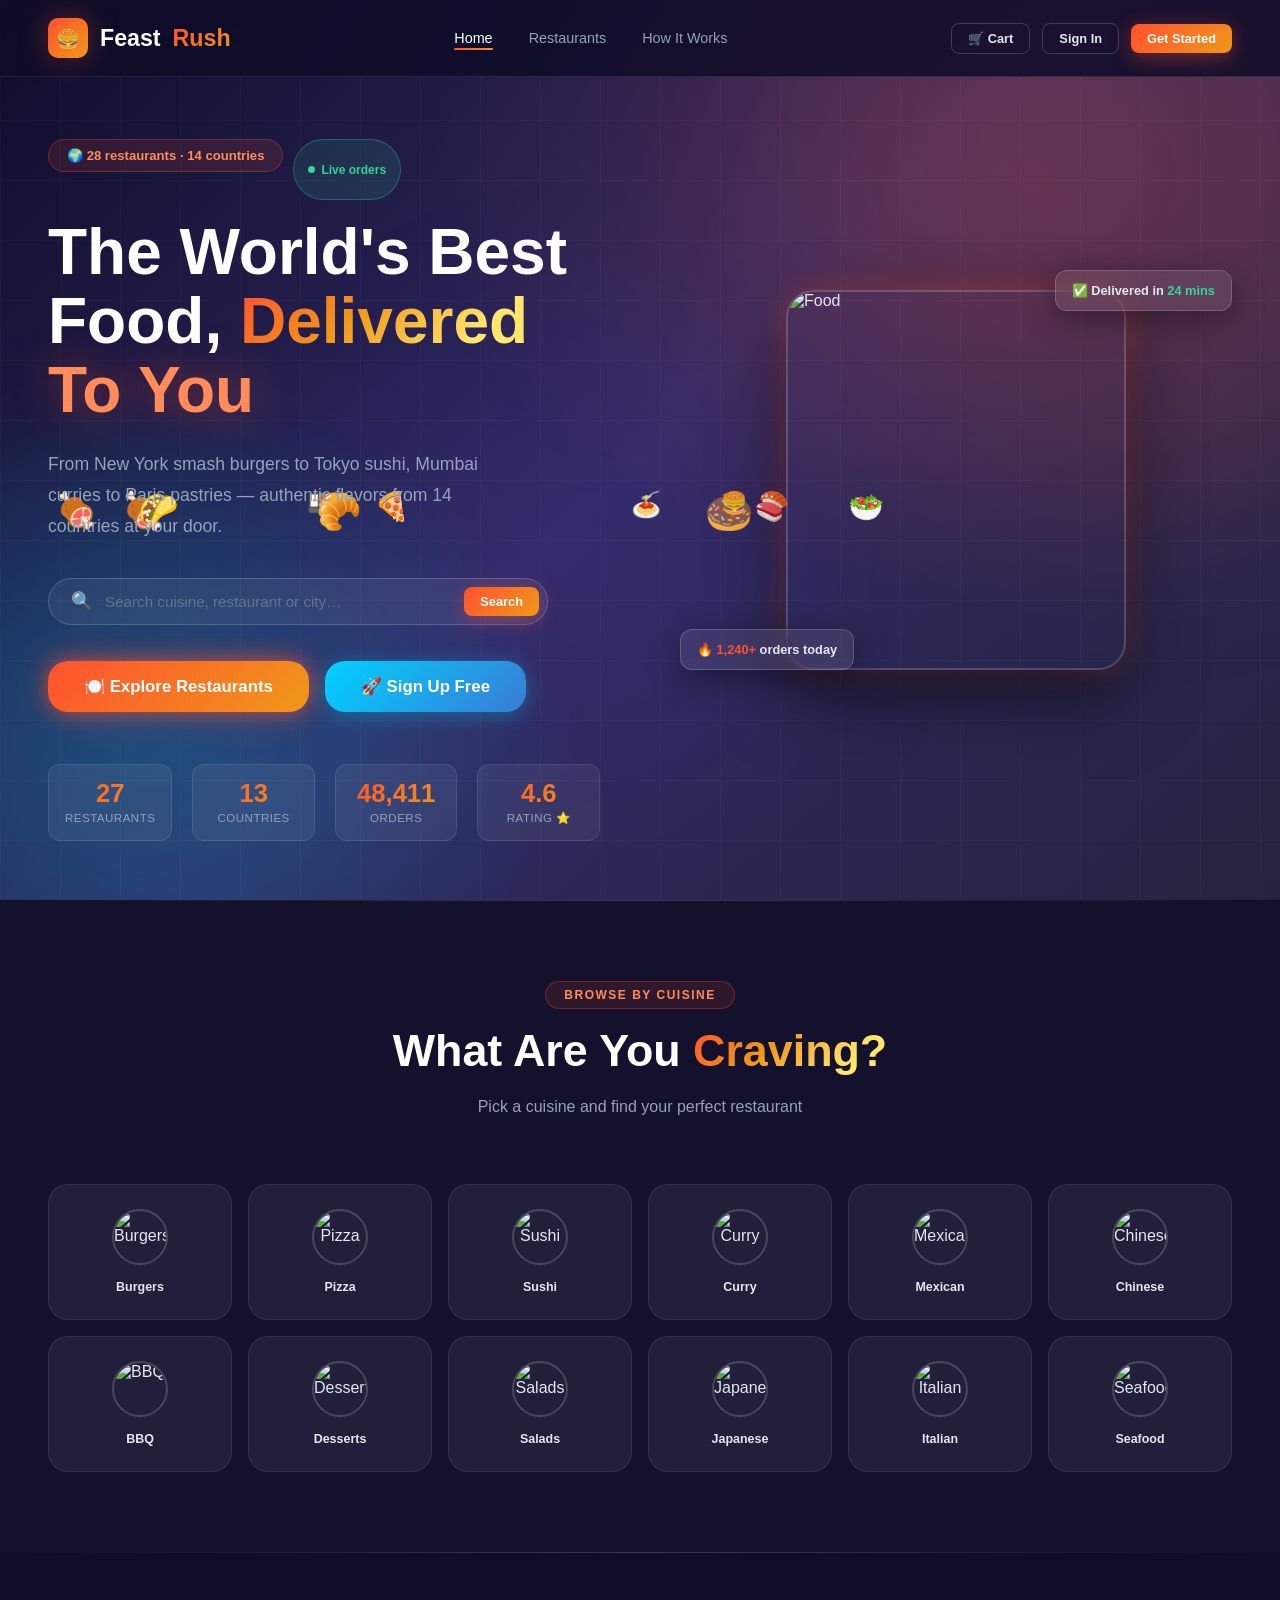
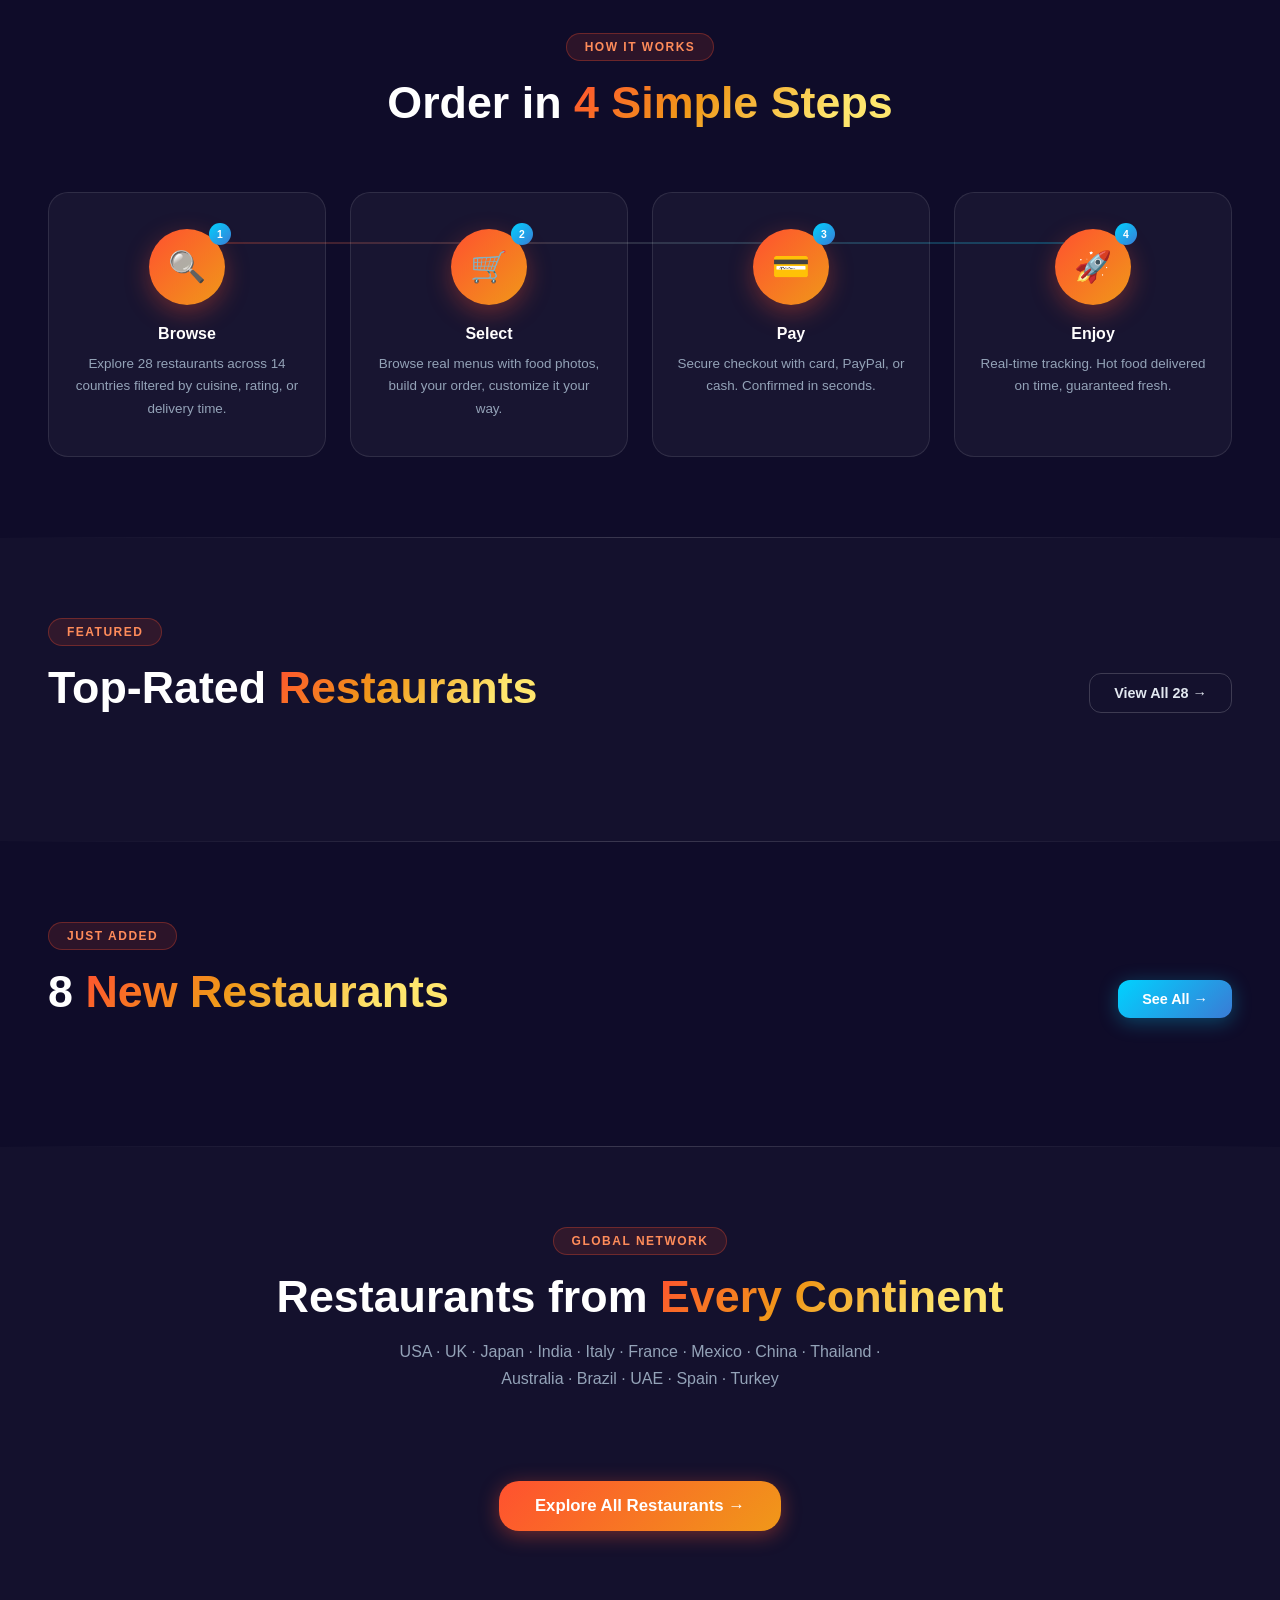
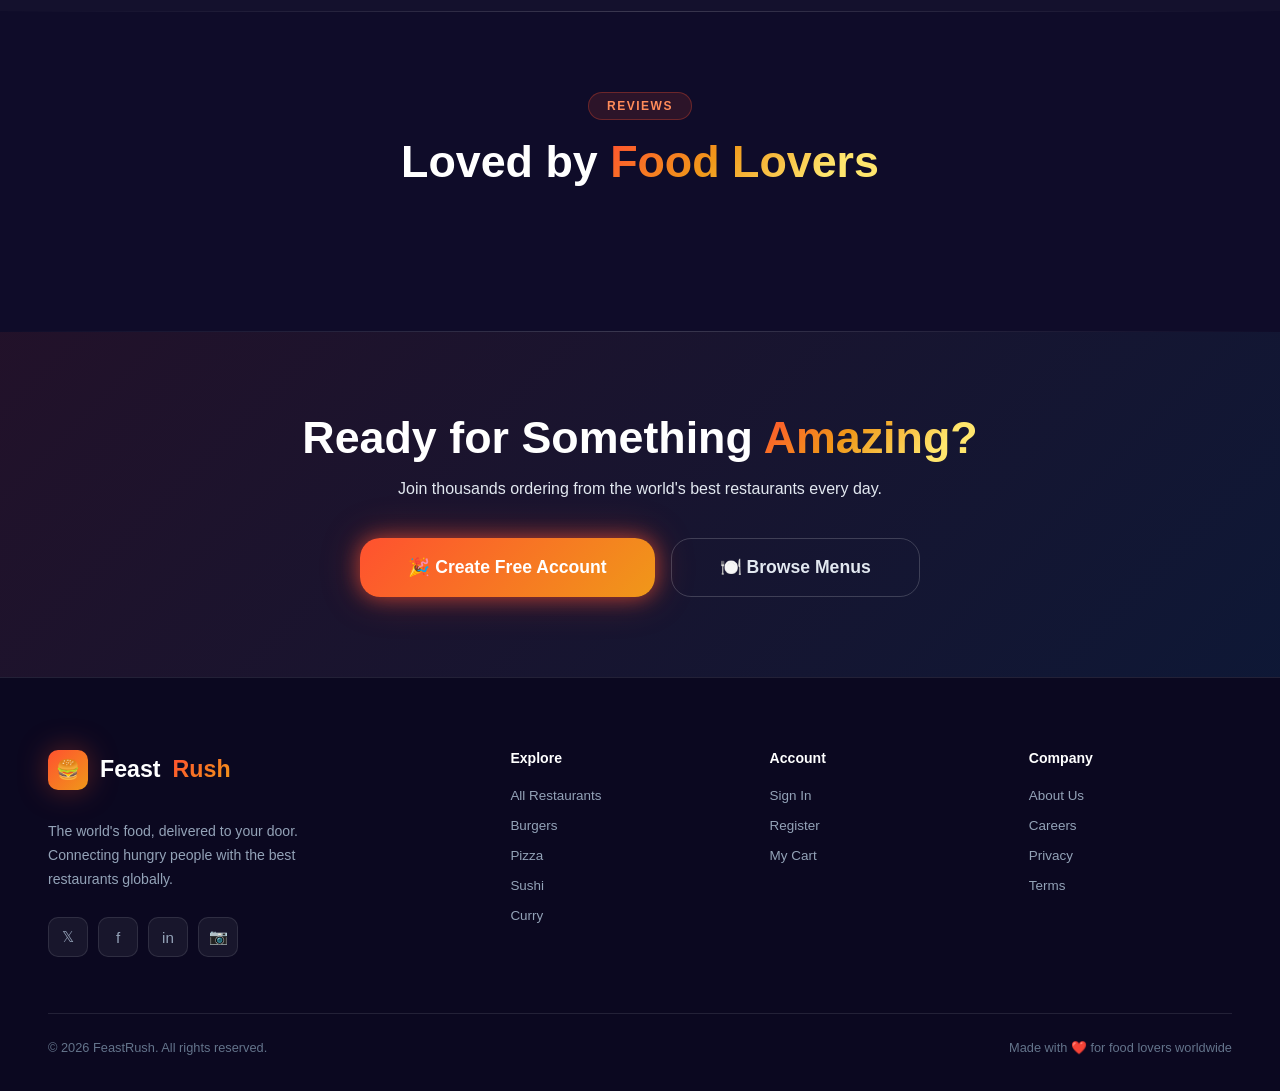
==== commit 309944a2: "Fix Vercel: hardcoded CSS colors, no CSS variables, 20 countries 140 menu items" ====
--- a/index.html
+++ b/index.html
@@ -158,8 +158,21 @@
 
 <style>
 @keyframes livePulse{0%,100%{box-shadow:0 0 0 0 rgba(52,211,153,.5)}50%{box-shadow:0 0 0 6px rgba(52,211,153,0)}}
-.country-chip{display:inline-flex;align-items:center;gap:6px;background:var(--glass);border:1px solid var(--border);padding:7px 16px;border-radius:50px;font-size:.82rem;backdrop-filter:blur(8px);transition:var(--t)}
-.country-chip:hover{border-color:var(--p1);transform:translateY(-2px)}
+.country-chip{display:inline-flex;align-items:center;gap:6px;background:rgba(255,255,255,.06);border:1px solid rgba(255,255,255,.1);padding:7px 16px;border-radius:50px;font-size:.82rem;backdrop-filter:blur(8px);transition:all .3s}
+.country-chip:hover{border-color:#FF512F;transform:translateY(-2px)}
+/* Critical fallbacks for Vercel */
+.section-title{color:#fff !important}
+.section-sub{color:#94A3B8 !important}
+.hero-title{color:#fff !important}
+.hero-subtitle{color:#94A3B8 !important}
+.restaurant-name{color:#fff !important}
+.step-card h3{color:#fff !important}
+.step-card p{color:#94A3B8 !important}
+.testimonial-text{color:#94A3B8 !important}
+.author-name{color:#fff !important}
+.author-location{color:#94A3B8 !important}
+.footer-col ul a{color:#94A3B8 !important}
+.footer-bottom{color:#64748B !important}
 </style>
 
 <script src="app.js"></script><script src="restaurants.js"></script>
@@ -181,15 +194,17 @@
 setInterval(()=>{hi=(hi+1)%imgs.length;imgEl.style.opacity='0';imgEl.style.transform='translateX(-50%) scale(.97)';
   setTimeout(()=>{imgEl.src=imgs[hi];imgEl.style.opacity='1';imgEl.style.transform='';imgEl.style.transition='opacity .6s,transform .6s';},350);},3500);
 
-// Counters
-let started=false;
-new IntersectionObserver(entries=>{if(entries[0].isIntersecting&&!started){started=true;
+// Counters — start immediately on page load, no threshold
+function startCounters(){
   document.querySelectorAll('[data-target]').forEach(el=>{
     const tgt=parseFloat(el.dataset.target);const isF=String(tgt).includes('.');let st=null;
     const step=ts=>{if(!st)st=ts;const p=Math.min((ts-st)/2000,1);const e=1-Math.pow(1-p,3);
       el.textContent=isF?(tgt*e).toFixed(1):Math.floor(tgt*e).toLocaleString();if(p<1)requestAnimationFrame(step);};
-    requestAnimationFrame(step);});
-}},{threshold:.5}).observe(document.querySelector('.hero-stats'));
+    requestAnimationFrame(step);
+  });
+}
+// Start after 500ms to ensure DOM is ready
+setTimeout(startCounters, 500);
 
 function heroSearch(){const q=document.getElementById('hero-search').value.trim();window.location.href='restaurants.html'+(q?'?q='+encodeURIComponent(q):'');}
 
--- a/styles.css
+++ b/styles.css
@@ -1,32 +1,23 @@
-/* ============================================
-   FEASTRUSH — Premium Dark Purple Theme
-   ============================================ */
-@import url('https://fonts.googleapis.com/css2?family=Inter:wght@300;400;500;600;700;800;900&family=Syne:wght@700;800&display=swap');
-
-:root {
-  --p1:#FF512F; --p2:#F09819;
-  --s1:#00D2FF; --s2:#3A7BD5;
-  --grad-primary:linear-gradient(135deg,#FF512F,#F09819);
-  --grad-secondary:linear-gradient(135deg,#00D2FF,#3A7BD5);
-  --grad-success:linear-gradient(135deg,#11998E,#38EF7D);
-  --bg1:#0F0C29; --bg2:#302B63; --bg3:#24243E;
-  --glass:rgba(255,255,255,0.06);
-  --glass-hover:rgba(255,255,255,0.10);
-  --border:rgba(255,255,255,0.10);
-  --border-hi:rgba(255,255,255,0.18);
-  --text:#E2E8F0; --text-w:#FFFFFF; --text-m:#94A3B8; --text-f:#64748B;
-  --gold:#FCD34D; --price:#34D399; --danger:#FF6B6B;
-  --shadow:0 25px 50px -12px rgba(0,0,0,0.4);
-  --glow:0 0 30px rgba(255,81,47,0.35);
-  --r:12px; --rl:20px; --rx:28px;
-  --ease:cubic-bezier(0.4,0,0.2,1);
-  --t:all 0.3s cubic-bezier(0.4,0,0.2,1);
-}
+/* FeastRush - Premium Dark Theme - Vercel Compatible */
+/* No CSS variables used - all hardcoded for max compatibility */
+
 *,*::before,*::after{margin:0;padding:0;box-sizing:border-box}
-html{scroll-behavior:smooth}
-body{font-family:'Inter',sans-serif;background:linear-gradient(135deg,var(--bg1) 0%,var(--bg2) 50%,var(--bg3) 100%);background-attachment:fixed;color:var(--text);overflow-x:hidden;min-height:100vh}
-::-webkit-scrollbar{width:5px}::-webkit-scrollbar-track{background:var(--bg1)}::-webkit-scrollbar-thumb{background:var(--grad-primary);border-radius:3px}
-::selection{background:rgba(255,81,47,0.3);color:#fff}
+html{scroll-behavior:smooth;background:#0F0C29}
+
+body{
+  font-family:'Inter','Segoe UI',Arial,sans-serif;
+  background:#0F0C29;
+  background-image:linear-gradient(135deg,#0F0C29 0%,#302B63 50%,#24243E 100%);
+  background-attachment:fixed;
+  color:#E2E8F0;
+  overflow-x:hidden;
+  min-height:100vh;
+}
+
+::-webkit-scrollbar{width:5px}
+::-webkit-scrollbar-track{background:#0F0C29}
+::-webkit-scrollbar-thumb{background:linear-gradient(#FF512F,#F09819);border-radius:3px}
+::selection{background:rgba(255,81,47,.3);color:#fff}
 
 /* BG ORBS */
 .bg-particles{position:fixed;inset:0;pointer-events:none;z-index:0;overflow:hidden}
@@ -37,301 +28,308 @@
 @keyframes orbF{0%,100%{transform:translate(0,0) scale(1)}33%{transform:translate(40px,-40px) scale(1.08)}66%{transform:translate(-30px,30px) scale(.94)}}
 
 /* NAVBAR */
-.navbar{position:fixed;top:0;width:100%;z-index:1000;padding:18px 48px;display:flex;align-items:center;justify-content:space-between;background:rgba(15,12,41,.75);backdrop-filter:blur(24px);border-bottom:1px solid var(--border);transition:var(--t)}
+.navbar{
+  position:fixed;top:0;width:100%;z-index:1000;
+  padding:18px 48px;
+  display:flex;align-items:center;justify-content:space-between;
+  background:rgba(15,12,41,.85);
+  backdrop-filter:blur(24px);
+  -webkit-backdrop-filter:blur(24px);
+  border-bottom:1px solid rgba(255,255,255,.1);
+  transition:all .3s ease;
+}
 .navbar.scrolled{padding:12px 48px;background:rgba(15,12,41,.97)}
-.nav-logo{display:flex;align-items:center;gap:12px;text-decoration:none;font-family:'Syne',sans-serif;font-size:1.45rem;font-weight:800;color:#fff}
-.logo-icon{width:40px;height:40px;background:var(--grad-primary);border-radius:10px;display:flex;align-items:center;justify-content:center;font-size:1.2rem;box-shadow:var(--glow)}
-.logo-rush{background:var(--grad-primary);-webkit-background-clip:text;-webkit-text-fill-color:transparent;background-clip:text}
+.nav-logo{display:flex;align-items:center;gap:12px;text-decoration:none;font-size:1.45rem;font-weight:800;color:#fff;font-family:Arial,sans-serif}
+.logo-icon{width:40px;height:40px;background:linear-gradient(135deg,#FF512F,#F09819);border-radius:10px;display:flex;align-items:center;justify-content:center;font-size:1.2rem;box-shadow:0 0 30px rgba(255,81,47,.35)}
+.logo-rush{background:linear-gradient(135deg,#FF512F,#F09819);-webkit-background-clip:text;-webkit-text-fill-color:transparent;background-clip:text}
 .nav-links{display:flex;align-items:center;gap:36px;list-style:none}
-.nav-links a{color:var(--text-m);text-decoration:none;font-weight:500;font-size:.9rem;transition:var(--t);position:relative;padding-bottom:4px}
-.nav-links a::after{content:'';position:absolute;bottom:0;left:0;width:0;height:2px;background:var(--grad-primary);transition:width .3s var(--ease);border-radius:2px}
+.nav-links a{color:#94A3B8;text-decoration:none;font-weight:500;font-size:.9rem;transition:all .3s;position:relative;padding-bottom:4px}
+.nav-links a::after{content:'';position:absolute;bottom:0;left:0;width:0;height:2px;background:linear-gradient(135deg,#FF512F,#F09819);transition:width .3s;border-radius:2px}
 .nav-links a:hover,.nav-links a.active{color:#fff}
 .nav-links a:hover::after,.nav-links a.active::after{width:100%}
 .nav-actions{display:flex;align-items:center;gap:12px}
 
 /* BUTTONS */
-.btn{display:inline-flex;align-items:center;justify-content:center;gap:8px;padding:11px 24px;border:none;border-radius:var(--r);font-size:.9rem;font-weight:600;cursor:pointer;text-decoration:none;transition:var(--t);white-space:nowrap;position:relative;overflow:hidden;font-family:'Inter',sans-serif}
-.btn-primary{background:var(--grad-primary);color:#fff;box-shadow:0 4px 20px rgba(255,81,47,.4)}
+.btn{
+  display:inline-flex;align-items:center;justify-content:center;gap:8px;
+  padding:11px 24px;border:none;border-radius:12px;
+  font-size:.9rem;font-weight:600;cursor:pointer;
+  text-decoration:none;transition:all .3s;white-space:nowrap;
+  font-family:'Inter','Segoe UI',Arial,sans-serif;
+  position:relative;overflow:hidden;
+}
+.btn-primary{background:linear-gradient(135deg,#FF512F,#F09819);color:#fff;box-shadow:0 4px 20px rgba(255,81,47,.4)}
 .btn-primary:hover{transform:translateY(-2px);box-shadow:0 8px 30px rgba(255,81,47,.6);filter:brightness(1.08)}
-.btn-secondary{background:var(--grad-secondary);color:#fff;box-shadow:0 4px 20px rgba(0,210,255,.3)}
+.btn-secondary{background:linear-gradient(135deg,#00D2FF,#3A7BD5);color:#fff;box-shadow:0 4px 20px rgba(0,210,255,.3)}
 .btn-secondary:hover{transform:translateY(-2px);box-shadow:0 8px 28px rgba(0,210,255,.5)}
-.btn-success{background:var(--grad-success);color:#fff}
-.btn-outline{background:transparent;color:var(--text);border:1px solid var(--border-hi)}
-.btn-outline:hover{background:var(--glass);border-color:var(--p1);color:#fff;box-shadow:0 0 20px rgba(255,81,47,.2)}
-.btn-ghost{background:transparent;color:var(--text-m);padding:8px 16px}
-.btn-ghost:hover{color:#fff;background:var(--glass)}
+.btn-success{background:linear-gradient(135deg,#11998E,#38EF7D);color:#fff}
+.btn-outline{background:transparent;color:#E2E8F0;border:1px solid rgba(255,255,255,.18)}
+.btn-outline:hover{background:rgba(255,255,255,.06);border-color:#FF512F;color:#fff}
+.btn-ghost{background:transparent;color:#94A3B8;padding:8px 16px}
+.btn-ghost:hover{color:#fff;background:rgba(255,255,255,.06)}
 .btn-danger{background:linear-gradient(135deg,#FF6B6B,#c0392b);color:#fff}
-.btn-neon{background:var(--grad-primary);color:#fff;box-shadow:0 0 20px rgba(255,81,47,.6),0 0 40px rgba(255,81,47,.3);animation:neonP 2.5s ease-in-out infinite}
+.btn-neon{background:linear-gradient(135deg,#FF512F,#F09819);color:#fff;box-shadow:0 0 20px rgba(255,81,47,.6),0 0 40px rgba(255,81,47,.3);animation:neonP 2.5s ease-in-out infinite}
 @keyframes neonP{0%,100%{box-shadow:0 0 20px rgba(255,81,47,.6),0 0 40px rgba(255,81,47,.3)}50%{box-shadow:0 0 35px rgba(255,81,47,.9),0 0 70px rgba(255,81,47,.5)}}
 .btn-sm{padding:7px 16px;font-size:.8rem;border-radius:8px}
-.btn-lg{padding:15px 36px;font-size:1.05rem;border-radius:var(--rl)}
-.btn-xl{padding:18px 48px;font-size:1.1rem;border-radius:var(--rl)}
+.btn-lg{padding:15px 36px;font-size:1.05rem;border-radius:20px}
+.btn-xl{padding:18px 48px;font-size:1.1rem;border-radius:20px}
 .cart-btn{position:relative}
-.cart-badge{position:absolute;top:-7px;right:-7px;background:var(--grad-primary);color:#fff;font-size:.6rem;font-weight:800;width:18px;height:18px;border-radius:50%;display:flex;align-items:center;justify-content:center;box-shadow:0 0 10px rgba(255,81,47,.6)}
-
-/* GLASS CARD */
-.glass-card{background:var(--glass);backdrop-filter:blur(16px);border:1px solid var(--border);border-radius:var(--rl);box-shadow:var(--shadow);transition:var(--t)}
-.glass-card:hover{background:var(--glass-hover);border-color:var(--border-hi);box-shadow:var(--shadow),0 0 40px rgba(255,81,47,.1);transform:translateY(-4px) scale(1.01)}
+.cart-badge{position:absolute;top:-7px;right:-7px;background:linear-gradient(135deg,#FF512F,#F09819);color:#fff;font-size:.6rem;font-weight:800;width:18px;height:18px;border-radius:50%;display:flex;align-items:center;justify-content:center}
 
 /* HERO */
 .hero{min-height:100vh;display:flex;align-items:center;position:relative;overflow:hidden;padding-top:80px}
-.hero-mesh{position:absolute;inset:0;background:radial-gradient(ellipse 80% 80% at 80% 20%,rgba(255,81,47,.18) 0%,transparent 60%),radial-gradient(ellipse 60% 60% at 10% 80%,rgba(0,210,255,.15) 0%,transparent 60%),radial-gradient(ellipse 50% 50% at 50% 50%,rgba(124,58,237,.12) 0%,transparent 60%);animation:meshS 10s ease-in-out infinite}
-@keyframes meshS{0%,100%{opacity:1}50%{opacity:.7;filter:hue-rotate(20deg)}}
+.hero-mesh{position:absolute;inset:0;background:radial-gradient(ellipse 80% 80% at 80% 20%,rgba(255,81,47,.18) 0%,transparent 60%),radial-gradient(ellipse 60% 60% at 10% 80%,rgba(0,210,255,.15) 0%,transparent 60%);animation:meshS 10s ease-in-out infinite}
+@keyframes meshS{0%,100%{opacity:1}50%{opacity:.7}}
 .hero-grid-overlay{position:absolute;inset:0;background-image:linear-gradient(rgba(255,255,255,.025) 1px,transparent 1px),linear-gradient(90deg,rgba(255,255,255,.025) 1px,transparent 1px);background-size:60px 60px;pointer-events:none}
 .hero-container{max-width:1280px;margin:0 auto;padding:0 48px;display:grid;grid-template-columns:1fr 1fr;gap:80px;align-items:center;position:relative;z-index:1}
-.hero-content{animation:slideL .9s var(--ease) both}
+.hero-content{animation:slideL .9s ease both}
 @keyframes slideL{from{opacity:0;transform:translateX(-60px)}to{opacity:1;transform:translateX(0)}}
-.hero-eyebrow{display:inline-flex;align-items:center;gap:8px;background:rgba(255,81,47,.12);border:1px solid rgba(255,81,47,.3);color:#FF8C5A;padding:8px 18px;border-radius:50px;font-size:.82rem;font-weight:700;letter-spacing:.5px;margin-bottom:28px;animation:badgeP 3s ease-in-out infinite}
-@keyframes badgeP{0%,100%{box-shadow:0 0 0 0 rgba(255,81,47,.3)}50%{box-shadow:0 0 0 8px rgba(255,81,47,0)}}
-.hero-title{font-family:'Syne',sans-serif;font-size:clamp(2.4rem,5vw,4rem);font-weight:800;line-height:1.08;margin-bottom:24px;color:#fff}
-.gradient-text{background:linear-gradient(135deg,#FF512F 0%,#F09819 40%,#FFE66D 80%);-webkit-background-clip:text;-webkit-text-fill-color:transparent;background-clip:text;filter:drop-shadow(0 0 20px rgba(255,81,47,.4))}
-.glow-text{text-shadow:0 0 40px rgba(255,81,47,.5)}
-.hero-subtitle{font-size:1.1rem;color:var(--text-m);line-height:1.75;margin-bottom:36px;max-width:480px}
-.hero-search{display:flex;align-items:center;background:var(--glass);backdrop-filter:blur(16px);border:1px solid var(--border-hi);border-radius:50px;padding:8px 8px 8px 22px;margin-bottom:36px;gap:12px;max-width:500px;transition:var(--t)}
-.hero-search:focus-within{border-color:var(--p1);box-shadow:0 0 0 3px rgba(255,81,47,.2)}
-.hero-search input{flex:1;background:none;border:none;outline:none;color:#fff;font-size:.95rem;font-family:'Inter',sans-serif}
-.hero-search input::placeholder{color:var(--text-f)}
+.hero-eyebrow{display:inline-flex;align-items:center;gap:8px;background:rgba(255,81,47,.12);border:1px solid rgba(255,81,47,.3);color:#FF8C5A;padding:8px 18px;border-radius:50px;font-size:.82rem;font-weight:700;margin-bottom:28px}
+.hero-title{font-size:clamp(2.4rem,5vw,4rem);font-weight:900;line-height:1.08;margin-bottom:24px;color:#fff;font-family:Arial,sans-serif}
+.gradient-text{background:linear-gradient(135deg,#FF512F 0%,#F09819 40%,#FFE66D 80%);-webkit-background-clip:text;-webkit-text-fill-color:transparent;background-clip:text}
+.glow-text{color:#FF8C5A;text-shadow:0 0 40px rgba(255,81,47,.5)}
+.hero-subtitle{font-size:1.1rem;color:#94A3B8;line-height:1.75;margin-bottom:36px;max-width:480px}
+.hero-search{display:flex;align-items:center;background:rgba(255,255,255,.06);backdrop-filter:blur(16px);border:1px solid rgba(255,255,255,.18);border-radius:50px;padding:8px 8px 8px 22px;margin-bottom:36px;gap:12px;max-width:500px;transition:all .3s}
+.hero-search:focus-within{border-color:#FF512F;box-shadow:0 0 0 3px rgba(255,81,47,.2)}
+.hero-search input{flex:1;background:none;border:none;outline:none;color:#fff;font-size:.95rem;font-family:inherit}
+.hero-search input::placeholder{color:#64748B}
 .hero-actions{display:flex;gap:16px;flex-wrap:wrap;margin-bottom:52px}
 .hero-stats{display:grid;grid-template-columns:repeat(4,1fr);gap:20px}
-.stat-pill{background:var(--glass);backdrop-filter:blur(12px);border:1px solid var(--border);border-radius:var(--r);padding:14px 16px;text-align:center;transition:var(--t)}
-.stat-pill:hover{border-color:var(--p1);box-shadow:0 0 20px rgba(255,81,47,.15)}
-.stat-num{font-family:'Syne',sans-serif;font-size:1.6rem;font-weight:800;background:var(--grad-primary);-webkit-background-clip:text;-webkit-text-fill-color:transparent;background-clip:text;display:block}
-.stat-lbl{font-size:.72rem;color:var(--text-m);margin-top:2px;text-transform:uppercase;letter-spacing:.5px}
-.hero-visual{animation:slideR .9s var(--ease) .15s both;position:relative}
+.stat-pill{background:rgba(255,255,255,.06);backdrop-filter:blur(12px);border:1px solid rgba(255,255,255,.1);border-radius:12px;padding:14px 16px;text-align:center;transition:all .3s}
+.stat-pill:hover{border-color:#FF512F;box-shadow:0 0 20px rgba(255,81,47,.15)}
+.stat-num{font-size:1.6rem;font-weight:900;background:linear-gradient(135deg,#FF512F,#F09819);-webkit-background-clip:text;-webkit-text-fill-color:transparent;background-clip:text;display:block;font-family:Arial,sans-serif}
+.stat-lbl{font-size:.72rem;color:#94A3B8;margin-top:2px;text-transform:uppercase;letter-spacing:.5px}
+.hero-visual{animation:slideR .9s ease .15s both;position:relative}
 @keyframes slideR{from{opacity:0;transform:translateX(60px)}to{opacity:1;transform:translateX(0)}}
 .hero-image-stack{position:relative;height:480px}
-.hero-main-img{width:340px;height:380px;object-fit:cover;border-radius:var(--rx);position:absolute;top:40px;left:50%;transform:translateX(-50%);box-shadow:0 30px 70px rgba(0,0,0,.5),var(--glow);border:2px solid var(--border-hi);animation:imgFloat 6s ease-in-out infinite;transition:opacity .4s,transform .5s}
+.hero-main-img{width:340px;height:380px;object-fit:cover;border-radius:28px;position:absolute;top:40px;left:50%;transform:translateX(-50%);box-shadow:0 30px 70px rgba(0,0,0,.5),0 0 30px rgba(255,81,47,.35);border:2px solid rgba(255,255,255,.18);animation:imgFloat 6s ease-in-out infinite;transition:opacity .4s,transform .5s}
 @keyframes imgFloat{0%,100%{transform:translateX(-50%) translateY(0)}50%{transform:translateX(-50%) translateY(-16px)}}
-.hero-float-card{position:absolute;background:var(--glass);backdrop-filter:blur(16px);border:1px solid var(--border-hi);border-radius:var(--r);padding:12px 16px;font-size:.8rem;font-weight:600;white-space:nowrap;box-shadow:var(--shadow);z-index:2}
+.hero-float-card{position:absolute;background:rgba(255,255,255,.08);backdrop-filter:blur(16px);border:1px solid rgba(255,255,255,.18);border-radius:12px;padding:12px 16px;font-size:.8rem;font-weight:600;white-space:nowrap;box-shadow:0 8px 32px rgba(0,0,0,.4);z-index:2}
 .hero-float-card-1{top:20px;right:0;animation:floatC 4s ease-in-out infinite}
 .hero-float-card-2{bottom:60px;left:0;animation:floatC 4s ease-in-out infinite 2s}
 @keyframes floatC{0%,100%{transform:translateY(0)}50%{transform:translateY(-10px)}}
-.food-particle{position:fixed;animation:particleF linear infinite;pointer-events:none;z-index:0;filter:drop-shadow(0 4px 8px rgba(0,0,0,.3))}
+.food-particle{position:fixed;animation:particleF linear infinite;pointer-events:none;z-index:0}
 @keyframes particleF{0%{transform:translateY(110vh) rotate(0deg);opacity:0}5%{opacity:.6}90%{opacity:.5}100%{transform:translateY(-10vh) rotate(720deg);opacity:0}}
 
 /* SECTIONS */
 .section-wrap{max-width:1280px;margin:0 auto;padding:100px 48px;position:relative;z-index:1}
 .section-header{text-align:center;margin-bottom:64px}
 .section-tag{display:inline-block;background:rgba(255,81,47,.12);border:1px solid rgba(255,81,47,.3);color:#FF8C5A;padding:6px 18px;border-radius:50px;font-size:.75rem;font-weight:700;text-transform:uppercase;letter-spacing:1.5px;margin-bottom:16px}
-.section-title{font-family:'Syne',sans-serif;font-size:clamp(1.8rem,3.5vw,2.8rem);font-weight:800;color:#fff;margin-bottom:16px;line-height:1.15}
-.section-sub{color:var(--text-m);font-size:1rem;max-width:520px;margin:0 auto;line-height:1.7}
-.section-divider{width:100%;height:1px;background:linear-gradient(90deg,transparent,var(--border-hi),transparent)}
+.section-title{font-size:clamp(1.8rem,3.5vw,2.8rem);font-weight:900;color:#fff;margin-bottom:16px;line-height:1.15;font-family:Arial,sans-serif}
+.section-sub{color:#94A3B8;font-size:1rem;max-width:520px;margin:0 auto;line-height:1.7}
+.section-divider{width:100%;height:1px;background:linear-gradient(90deg,transparent,rgba(255,255,255,.18),transparent)}
 
 /* CATEGORIES */
 .categories-grid{display:grid;grid-template-columns:repeat(6,1fr);gap:16px}
-.category-card{background:var(--glass);backdrop-filter:blur(12px);border:1px solid var(--border);border-radius:var(--rl);padding:24px 12px;text-align:center;cursor:pointer;transition:var(--t);text-decoration:none;color:var(--text);display:block;position:relative;overflow:hidden}
-.category-card::before{content:'';position:absolute;inset:0;background:var(--grad-primary);opacity:0;transition:opacity .3s}
-.category-card:hover::before{opacity:.08}
+.category-card{background:rgba(255,255,255,.06);border:1px solid rgba(255,255,255,.1);border-radius:20px;padding:24px 12px;text-align:center;cursor:pointer;transition:all .3s;text-decoration:none;color:#E2E8F0;display:block}
 .category-card:hover{border-color:rgba(255,81,47,.4);transform:translateY(-6px);box-shadow:0 16px 40px rgba(255,81,47,.2)}
-.category-img-wrap{width:56px;height:56px;border-radius:50%;overflow:hidden;margin:0 auto 12px;border:2px solid var(--border-hi);transition:var(--t)}
-.category-card:hover .category-img-wrap{border-color:var(--p1);box-shadow:0 0 16px rgba(255,81,47,.4)}
+.category-img-wrap{width:56px;height:56px;border-radius:50%;overflow:hidden;margin:0 auto 12px;border:2px solid rgba(255,255,255,.18);transition:all .3s}
+.category-card:hover .category-img-wrap{border-color:#FF512F;box-shadow:0 0 16px rgba(255,81,47,.4)}
 .category-img-wrap img{width:100%;height:100%;object-fit:cover}
-.category-name{font-size:.78rem;font-weight:700;color:var(--text);position:relative;z-index:1}
+.category-name{font-size:.78rem;font-weight:700;color:#E2E8F0}
 
 /* HOW IT WORKS */
 .steps-grid{display:grid;grid-template-columns:repeat(4,1fr);gap:24px;position:relative}
-.steps-connector{position:absolute;top:50px;left:calc(12.5% + 20px);right:calc(12.5% + 20px);height:2px;background:linear-gradient(90deg,var(--p1),var(--s1));opacity:.25;pointer-events:none}
-.step-card{background:var(--glass);backdrop-filter:blur(12px);border:1px solid var(--border);border-radius:var(--rl);padding:36px 24px;text-align:center;transition:var(--t);position:relative;z-index:1}
+.steps-connector{position:absolute;top:50px;left:calc(12.5% + 20px);right:calc(12.5% + 20px);height:2px;background:linear-gradient(90deg,#FF512F,#00D2FF);opacity:.25;pointer-events:none}
+.step-card{background:rgba(255,255,255,.04);border:1px solid rgba(255,255,255,.1);border-radius:20px;padding:36px 24px;text-align:center;transition:all .3s;position:relative;z-index:1}
 .step-card:hover{border-color:rgba(255,81,47,.35);transform:translateY(-8px);box-shadow:0 20px 48px rgba(255,81,47,.15)}
-.step-icon-wrap{width:76px;height:76px;background:var(--grad-primary);border-radius:50%;display:flex;align-items:center;justify-content:center;font-size:1.9rem;margin:0 auto 20px;position:relative;box-shadow:0 8px 24px rgba(255,81,47,.35)}
-.step-num{position:absolute;top:-6px;right:-6px;background:var(--grad-secondary);color:#fff;font-size:.65rem;font-weight:800;width:22px;height:22px;border-radius:50%;display:flex;align-items:center;justify-content:center}
+.step-icon-wrap{width:76px;height:76px;background:linear-gradient(135deg,#FF512F,#F09819);border-radius:50%;display:flex;align-items:center;justify-content:center;font-size:1.9rem;margin:0 auto 20px;position:relative;box-shadow:0 8px 24px rgba(255,81,47,.35)}
+.step-num{position:absolute;top:-6px;right:-6px;background:linear-gradient(135deg,#00D2FF,#3A7BD5);color:#fff;font-size:.65rem;font-weight:800;width:22px;height:22px;border-radius:50%;display:flex;align-items:center;justify-content:center}
 .step-card h3{font-weight:700;font-size:1rem;margin-bottom:10px;color:#fff}
-.step-card p{font-size:.84rem;color:var(--text-m);line-height:1.65}
+.step-card p{font-size:.84rem;color:#94A3B8;line-height:1.65}
 
 /* RESTAURANT CARDS */
 .restaurants-grid{display:grid;grid-template-columns:repeat(3,1fr);gap:28px}
-.restaurant-card{background:var(--glass);backdrop-filter:blur(16px);border:1px solid var(--border);border-radius:var(--rx);overflow:hidden;transition:var(--t);cursor:pointer;text-decoration:none;color:var(--text);display:block}
+.restaurant-card{background:rgba(255,255,255,.05);backdrop-filter:blur(16px);border:1px solid rgba(255,255,255,.1);border-radius:28px;overflow:hidden;transition:all .3s;cursor:pointer;text-decoration:none;color:#E2E8F0;display:block}
 .restaurant-card:hover{transform:translateY(-10px) scale(1.01);box-shadow:0 30px 60px rgba(0,0,0,.4),0 0 40px rgba(255,81,47,.12);border-color:rgba(255,81,47,.3)}
 .restaurant-banner{height:180px;position:relative;overflow:hidden}
-.restaurant-banner img{width:100%;height:100%;object-fit:cover;transition:transform .6s var(--ease)}
+.restaurant-banner img{width:100%;height:100%;object-fit:cover;transition:transform .6s ease}
 .restaurant-card:hover .restaurant-banner img{transform:scale(1.08)}
 .restaurant-banner-overlay{position:absolute;inset:0;background:linear-gradient(180deg,rgba(0,0,0,.1) 0%,rgba(0,0,0,.65) 100%)}
-.restaurant-badge{position:absolute;top:14px;left:14px;background:var(--grad-success);color:#fff;font-size:.68rem;font-weight:700;padding:4px 12px;border-radius:50px;z-index:1;box-shadow:0 4px 12px rgba(52,211,153,.4)}
-.restaurant-country-tag{position:absolute;top:14px;right:14px;background:rgba(0,0,0,.5);backdrop-filter:blur(8px);color:#fff;font-size:.7rem;font-weight:700;padding:4px 10px;border-radius:50px;z-index:1;border:1px solid var(--border)}
+.restaurant-badge{position:absolute;top:14px;left:14px;background:linear-gradient(135deg,#11998E,#38EF7D);color:#fff;font-size:.68rem;font-weight:700;padding:4px 12px;border-radius:50px;z-index:1}
+.restaurant-country-tag{position:absolute;top:14px;right:14px;background:rgba(0,0,0,.5);backdrop-filter:blur(8px);color:#fff;font-size:.7rem;font-weight:700;padding:4px 10px;border-radius:50px;z-index:1;border:1px solid rgba(255,255,255,.1)}
 .restaurant-body{padding:20px}
 .restaurant-name{font-size:1.05rem;font-weight:700;color:#fff;margin-bottom:8px}
-.restaurant-meta{display:flex;align-items:center;gap:14px;font-size:.78rem;color:var(--text-m);margin-bottom:12px}
-.restaurant-meta .rating{color:var(--gold);font-weight:700}
+.restaurant-meta{display:flex;align-items:center;gap:14px;font-size:.78rem;color:#94A3B8;margin-bottom:12px}
+.restaurant-meta .rating{color:#FCD34D;font-weight:700}
 .restaurant-tags{display:flex;gap:6px;flex-wrap:wrap}
-.tag{background:rgba(255,255,255,.06);border:1px solid var(--border);color:var(--text-m);font-size:.7rem;font-weight:600;padding:3px 10px;border-radius:50px}
+.tag{background:rgba(255,255,255,.06);border:1px solid rgba(255,255,255,.1);color:#94A3B8;font-size:.7rem;font-weight:600;padding:3px 10px;border-radius:50px}
 
 /* PAGE HERO */
 .page-hero{padding:130px 48px 70px;position:relative;z-index:1;text-align:center}
-.page-hero h1{font-family:'Syne',sans-serif;font-size:clamp(2rem,4vw,3rem);font-weight:800;color:#fff;margin-bottom:16px}
-.search-bar{display:flex;align-items:center;background:var(--glass);backdrop-filter:blur(16px);border:1px solid var(--border-hi);border-radius:50px;padding:8px 8px 8px 22px;max-width:600px;margin:24px auto 0;gap:12px;transition:var(--t);box-shadow:var(--shadow)}
-.search-bar:focus-within{border-color:var(--p1);box-shadow:0 0 0 3px rgba(255,81,47,.2),var(--shadow)}
-.search-bar input{flex:1;background:none;border:none;outline:none;color:#fff;font-size:.95rem}
-.search-bar input::placeholder{color:var(--text-f)}
+.page-hero h1{font-size:clamp(2rem,4vw,3rem);font-weight:900;color:#fff;margin-bottom:16px;font-family:Arial,sans-serif}
+.search-bar{display:flex;align-items:center;background:rgba(255,255,255,.06);backdrop-filter:blur(16px);border:1px solid rgba(255,255,255,.18);border-radius:50px;padding:8px 8px 8px 22px;max-width:600px;margin:24px auto 0;gap:12px;transition:all .3s}
+.search-bar:focus-within{border-color:#FF512F;box-shadow:0 0 0 3px rgba(255,81,47,.2)}
+.search-bar input{flex:1;background:none;border:none;outline:none;color:#fff;font-size:.95rem;font-family:inherit}
+.search-bar input::placeholder{color:#64748B}
 .filters-bar{display:flex;align-items:center;gap:10px;padding:24px 48px;max-width:1280px;margin:0 auto;overflow-x:auto;position:relative;z-index:1}
-.filter-btn{padding:8px 18px;background:var(--glass);backdrop-filter:blur(8px);border:1px solid var(--border);border-radius:50px;color:var(--text-m);font-size:.8rem;font-weight:600;cursor:pointer;white-space:nowrap;transition:var(--t)}
-.filter-btn:hover{border-color:var(--p1);color:#fff}
-.filter-btn.active{background:var(--grad-primary);border-color:transparent;color:#fff;box-shadow:0 4px 16px rgba(255,81,47,.4)}
+.filter-btn{padding:8px 18px;background:rgba(255,255,255,.05);border:1px solid rgba(255,255,255,.1);border-radius:50px;color:#94A3B8;font-size:.8rem;font-weight:600;cursor:pointer;white-space:nowrap;transition:all .3s}
+.filter-btn:hover{border-color:#FF512F;color:#fff}
+.filter-btn.active{background:linear-gradient(135deg,#FF512F,#F09819);border-color:transparent;color:#fff;box-shadow:0 4px 16px rgba(255,81,47,.4)}
 .restaurants-page-grid{display:grid;grid-template-columns:repeat(3,1fr);gap:28px;padding:0 48px 100px;max-width:1280px;margin:0 auto;position:relative;z-index:1}
 
 /* MENU PAGE */
 .menu-page{padding-top:80px;min-height:100vh}
 .restaurant-header{position:relative;height:300px;overflow:hidden}
-.restaurant-header img{width:100%;height:100%;object-fit:cover;filter:brightness(.55);transition:transform 6s var(--ease)}
-.restaurant-header:hover img{transform:scale(1.04)}
-.restaurant-header-overlay{position:absolute;inset:0;background:linear-gradient(0deg,rgba(15,12,41,1) 0%,rgba(15,12,41,.4) 60%,transparent 100%)}
+.restaurant-header img{width:100%;height:100%;object-fit:cover;filter:brightness(.55)}
+.restaurant-header-overlay{position:absolute;inset:0;background:linear-gradient(0deg,#0F0C29 0%,rgba(15,12,41,.4) 60%,transparent 100%)}
 .restaurant-header-info{position:absolute;bottom:0;left:0;right:0;padding:32px 48px;z-index:1}
 .menu-container{max-width:1280px;margin:0 auto;padding:44px 48px;display:grid;grid-template-columns:1fr 360px;gap:44px;position:relative;z-index:1}
 .menu-category{margin-bottom:48px}
-.menu-category-title{font-family:'Syne',sans-serif;font-size:1.25rem;font-weight:800;color:#fff;margin-bottom:22px;padding-bottom:14px;border-bottom:1px solid var(--border);display:flex;align-items:center;gap:10px}
+.menu-category-title{font-size:1.25rem;font-weight:900;color:#fff;margin-bottom:22px;padding-bottom:14px;border-bottom:1px solid rgba(255,255,255,.1);display:flex;align-items:center;gap:10px;font-family:Arial,sans-serif}
 .menu-items-grid{display:grid;grid-template-columns:repeat(2,1fr);gap:18px}
-.menu-item-card{background:var(--glass);backdrop-filter:blur(12px);border:1px solid var(--border);border-radius:var(--rl);overflow:hidden;transition:var(--t);cursor:pointer}
-.menu-item-card:hover{border-color:rgba(255,81,47,.35);transform:translateY(-4px);box-shadow:0 16px 40px rgba(0,0,0,.3),0 0 30px rgba(255,81,47,.1)}
+.menu-item-card{background:rgba(255,255,255,.05);border:1px solid rgba(255,255,255,.1);border-radius:20px;overflow:hidden;transition:all .3s;cursor:pointer}
+.menu-item-card:hover{border-color:rgba(255,81,47,.35);transform:translateY(-4px);box-shadow:0 16px 40px rgba(0,0,0,.3)}
 .menu-item-img-wrap{overflow:hidden;height:140px;position:relative}
-.menu-item-img{width:100%;height:100%;object-fit:cover;transition:transform .5s var(--ease)}
+.menu-item-img{width:100%;height:100%;object-fit:cover;transition:transform .5s ease}
 .menu-item-card:hover .menu-item-img{transform:scale(1.08)}
-.menu-item-badge{position:absolute;top:10px;left:10px;background:var(--grad-primary);color:#fff;font-size:.65rem;font-weight:700;padding:3px 9px;border-radius:50px;text-transform:uppercase;letter-spacing:.5px}
 .menu-item-body{padding:14px}
 .menu-item-name{font-weight:700;font-size:.9rem;color:#fff;margin-bottom:5px}
-.menu-item-desc{font-size:.76rem;color:var(--text-m);line-height:1.55;margin-bottom:12px;display:-webkit-box;-webkit-line-clamp:2;-webkit-box-orient:vertical;overflow:hidden}
+.menu-item-desc{font-size:.76rem;color:#94A3B8;line-height:1.55;margin-bottom:12px;display:-webkit-box;-webkit-line-clamp:2;-webkit-box-orient:vertical;overflow:hidden}
 .menu-item-footer{display:flex;justify-content:space-between;align-items:center}
-.menu-item-price{font-size:1.05rem;font-weight:800;color:var(--price);font-family:'Syne',sans-serif}
+.menu-item-price{font-size:1.05rem;font-weight:900;color:#34D399;font-family:Arial,sans-serif}
 
 /* CART SIDEBAR */
 .cart-sidebar{position:sticky;top:104px;height:fit-content}
-.cart-box{background:var(--glass);backdrop-filter:blur(16px);border:1px solid var(--border);border-radius:var(--rx);overflow:hidden;box-shadow:var(--shadow)}
-.cart-header{padding:20px 22px;border-bottom:1px solid var(--border);display:flex;justify-content:space-between;align-items:center;font-weight:700;font-size:.95rem;background:rgba(255,81,47,.06)}
+.cart-box{background:rgba(255,255,255,.05);border:1px solid rgba(255,255,255,.1);border-radius:28px;overflow:hidden}
+.cart-header{padding:20px 22px;border-bottom:1px solid rgba(255,255,255,.1);display:flex;justify-content:space-between;align-items:center;font-weight:700;font-size:.95rem;background:rgba(255,81,47,.06)}
 .cart-items{padding:16px;max-height:380px;overflow-y:auto}
 .cart-item{display:flex;align-items:center;gap:10px;padding:10px 0;border-bottom:1px solid rgba(255,255,255,.04)}
 .cart-item:last-child{border:none}
 .cart-item-img{width:44px;height:44px;border-radius:8px;object-fit:cover;flex-shrink:0}
-.cart-item-name{flex:1;font-size:.83rem;font-weight:600;color:var(--text)}
+.cart-item-name{flex:1;font-size:.83rem;font-weight:600;color:#E2E8F0}
 .qty-control{display:flex;align-items:center;gap:6px;background:rgba(255,255,255,.06);border-radius:8px;padding:3px}
-.qty-btn{background:none;border:none;color:var(--text);width:24px;height:24px;border-radius:6px;cursor:pointer;display:flex;align-items:center;justify-content:center;font-size:.9rem;transition:var(--t)}
-.qty-btn:hover{background:var(--p1)}
+.qty-btn{background:none;border:none;color:#E2E8F0;width:24px;height:24px;border-radius:6px;cursor:pointer;display:flex;align-items:center;justify-content:center;font-size:.9rem;transition:all .3s}
+.qty-btn:hover{background:#FF512F}
 .qty-value{font-size:.83rem;font-weight:700;min-width:16px;text-align:center}
-.cart-footer{padding:18px 22px;border-top:1px solid var(--border)}
-.cart-total-row{display:flex;justify-content:space-between;font-size:.85rem;margin-bottom:8px;color:var(--text-m)}
-.cart-total-row.grand{font-size:1.05rem;font-weight:800;color:#fff;padding-top:12px;border-top:1px solid var(--border);margin-top:10px}
-.cart-total-row.grand span:last-child{color:var(--price)}
-.empty-cart{text-align:center;padding:44px 20px;color:var(--text-m)}
+.cart-footer{padding:18px 22px;border-top:1px solid rgba(255,255,255,.1)}
+.cart-total-row{display:flex;justify-content:space-between;font-size:.85rem;margin-bottom:8px;color:#94A3B8}
+.cart-total-row.grand{font-size:1.05rem;font-weight:800;color:#fff;padding-top:12px;border-top:1px solid rgba(255,255,255,.1);margin-top:10px}
+.cart-total-row.grand span:last-child{color:#34D399}
+.empty-cart{text-align:center;padding:44px 20px;color:#94A3B8}
 .empty-cart .empty-icon{font-size:2.8rem;display:block;margin-bottom:12px}
 
 /* AUTH */
 .auth-split{min-height:100vh;display:flex}
-.auth-left{flex:1;position:relative;overflow:hidden;display:flex;flex-direction:column;justify-content:flex-end;padding:60px;background:linear-gradient(135deg,var(--bg1),var(--bg2))}
+.auth-left{flex:1;position:relative;overflow:hidden;display:flex;flex-direction:column;justify-content:flex-end;padding:60px;background:linear-gradient(135deg,#0F0C29,#302B63)}
 .auth-left-img{position:absolute;inset:0;width:100%;height:100%;object-fit:cover;opacity:.35;transition:opacity .8s}
 .auth-left-overlay{position:absolute;inset:0;background:linear-gradient(180deg,rgba(15,12,41,.3) 0%,rgba(15,12,41,.9) 100%)}
 .auth-left-content{position:relative;z-index:1}
-.auth-right{width:520px;flex-shrink:0;background:rgba(15,12,41,.95);backdrop-filter:blur(20px);border-left:1px solid var(--border);display:flex;align-items:center;justify-content:center;padding:40px 50px;overflow-y:auto}
-.auth-tab-bar{display:flex;background:var(--glass);backdrop-filter:blur(12px);border:1px solid var(--border);border-radius:var(--rl);padding:5px;margin-bottom:28px}
-.auth-card{background:var(--glass);backdrop-filter:blur(20px);border:1px solid var(--border-hi);border-radius:var(--rx);padding:44px;box-shadow:var(--shadow)}
+.auth-right{width:520px;flex-shrink:0;background:rgba(15,12,41,.97);border-left:1px solid rgba(255,255,255,.1);display:flex;align-items:center;justify-content:center;padding:40px 50px;overflow-y:auto}
+.auth-tab-bar{display:flex;background:rgba(255,255,255,.06);border:1px solid rgba(255,255,255,.1);border-radius:20px;padding:5px;margin-bottom:28px}
+.auth-card{background:rgba(255,255,255,.06);backdrop-filter:blur(20px);border:1px solid rgba(255,255,255,.18);border-radius:28px;padding:44px;box-shadow:0 25px 50px rgba(0,0,0,.4)}
 .auth-header{text-align:center;margin-bottom:34px}
-.auth-header h1{font-family:'Syne',sans-serif;font-size:1.7rem;font-weight:800;color:#fff;margin-bottom:8px}
-.auth-header p{color:var(--text-m);font-size:.9rem}
+.auth-header h1{font-size:1.7rem;font-weight:900;color:#fff;margin-bottom:8px;font-family:Arial,sans-serif}
+.auth-header p{color:#94A3B8;font-size:.9rem}
 
 /* FORMS */
 .form-group{margin-bottom:20px}
-.form-label{display:block;font-size:.82rem;font-weight:700;margin-bottom:8px;color:var(--text-m);text-transform:uppercase;letter-spacing:.5px}
-.form-input{width:100%;padding:13px 16px;background:rgba(255,255,255,.06);border:1px solid var(--border);border-radius:var(--r);color:#fff;font-size:.95rem;font-family:'Inter',sans-serif;transition:var(--t);outline:none}
-.form-input:focus{border-color:var(--p1);background:rgba(255,81,47,.06);box-shadow:0 0 0 3px rgba(255,81,47,.15)}
-.form-input::placeholder{color:var(--text-f)}
+.form-label{display:block;font-size:.82rem;font-weight:700;margin-bottom:8px;color:#94A3B8;text-transform:uppercase;letter-spacing:.5px}
+.form-input{width:100%;padding:13px 16px;background:rgba(255,255,255,.06);border:1px solid rgba(255,255,255,.1);border-radius:12px;color:#fff;font-size:.95rem;font-family:inherit;transition:all .3s;outline:none}
+.form-input:focus{border-color:#FF512F;background:rgba(255,81,47,.06);box-shadow:0 0 0 3px rgba(255,81,47,.15)}
+.form-input::placeholder{color:#64748B}
 select.form-input{appearance:none;background-image:url("data:image/svg+xml,%3Csvg xmlns='http://www.w3.org/2000/svg' width='12' height='12' fill='%2394A3B8' viewBox='0 0 16 16'%3E%3Cpath d='M7.247 11.14L2.451 5.658C1.885 5.013 2.345 4 3.204 4h9.592a1 1 0 0 1 .753 1.659l-4.796 5.48a1 1 0 0 1-1.506 0z'/%3E%3C/svg%3E");background-repeat:no-repeat;background-position:right 16px center;padding-right:44px;cursor:pointer}
 select.form-input option{background:#24243E;color:#fff}
 .input-icon-wrap{position:relative}
-.input-icon-wrap .input-icon{position:absolute;left:14px;top:50%;transform:translateY(-50%);font-size:1rem;pointer-events:none;color:var(--text-f)}
+.input-icon-wrap .input-icon{position:absolute;left:14px;top:50%;transform:translateY(-50%);font-size:1rem;pointer-events:none;color:#64748B}
 .input-icon-wrap .form-input{padding-left:44px}
-.form-error{font-size:.76rem;color:var(--danger);margin-top:6px;display:none}
+.form-error{font-size:.76rem;color:#FF6B6B;margin-top:6px;display:none}
 .form-error.show{display:block}
 .form-row{display:grid;grid-template-columns:1fr 1fr;gap:16px}
-.auth-divider{display:flex;align-items:center;gap:12px;margin:24px 0;color:var(--text-f);font-size:.8rem}
-.auth-divider::before,.auth-divider::after{content:'';flex:1;height:1px;background:var(--border)}
-.auth-footer-text{text-align:center;margin-top:24px;font-size:.86rem;color:var(--text-m)}
-.auth-footer-text a{color:var(--p1);text-decoration:none;font-weight:700}
+.auth-divider{display:flex;align-items:center;gap:12px;margin:24px 0;color:#64748B;font-size:.8rem}
+.auth-divider::before,.auth-divider::after{content:'';flex:1;height:1px;background:rgba(255,255,255,.1)}
+.auth-footer-text{text-align:center;margin-top:24px;font-size:.86rem;color:#94A3B8}
+.auth-footer-text a{color:#FF512F;text-decoration:none;font-weight:700}
 
 /* CART PAGE */
 .cart-page{padding-top:100px;min-height:100vh}
 .cart-page-container{max-width:1100px;margin:0 auto;padding:40px 48px;display:grid;grid-template-columns:1fr 380px;gap:40px;position:relative;z-index:1}
-.checkout-form-section{background:var(--glass);backdrop-filter:blur(16px);border:1px solid var(--border);border-radius:var(--rx);padding:34px;margin-bottom:24px}
-.section-h2{font-family:'Syne',sans-serif;font-size:1.1rem;font-weight:800;color:#fff;margin-bottom:24px;padding-bottom:16px;border-bottom:1px solid var(--border)}
-.order-summary-box{background:var(--glass);backdrop-filter:blur(16px);border:1px solid var(--border);border-radius:var(--rx);padding:28px;position:sticky;top:104px;height:fit-content}
-.payment-option{background:var(--glass);border:1px solid var(--border);border-radius:var(--r);padding:18px;text-align:center;cursor:pointer;transition:var(--t)}
-.payment-option:hover{border-color:var(--p1)}
-.payment-option.active{background:rgba(255,81,47,.1);border-color:var(--p1);box-shadow:0 0 20px rgba(255,81,47,.2)}
+.checkout-form-section{background:rgba(255,255,255,.05);border:1px solid rgba(255,255,255,.1);border-radius:28px;padding:34px;margin-bottom:24px}
+.section-h2{font-size:1.1rem;font-weight:900;color:#fff;margin-bottom:24px;padding-bottom:16px;border-bottom:1px solid rgba(255,255,255,.1);font-family:Arial,sans-serif}
+.order-summary-box{background:rgba(255,255,255,.05);border:1px solid rgba(255,255,255,.1);border-radius:28px;padding:28px;position:sticky;top:104px;height:fit-content}
+.payment-option{background:rgba(255,255,255,.04);border:1px solid rgba(255,255,255,.1);border-radius:12px;padding:18px;text-align:center;cursor:pointer;transition:all .3s}
+.payment-option:hover{border-color:#FF512F}
+.payment-option.active{background:rgba(255,81,47,.1);border-color:#FF512F;box-shadow:0 0 20px rgba(255,81,47,.2)}
 
 /* ADMIN */
 .admin-layout{display:flex;min-height:100vh}
-.admin-sidebar{width:268px;background:rgba(15,12,41,.92);backdrop-filter:blur(20px);border-right:1px solid var(--border);display:flex;flex-direction:column;position:fixed;top:0;left:0;height:100vh;z-index:100}
-.admin-sidebar-logo{padding:24px 20px;border-bottom:1px solid var(--border);display:flex;align-items:center;gap:12px}
+.admin-sidebar{width:268px;background:rgba(15,12,41,.95);border-right:1px solid rgba(255,255,255,.1);display:flex;flex-direction:column;position:fixed;top:0;left:0;height:100vh;z-index:100}
+.admin-sidebar-logo{padding:24px 20px;border-bottom:1px solid rgba(255,255,255,.1);display:flex;align-items:center;gap:12px}
 .admin-nav{flex:1;padding:20px 12px;overflow-y:auto}
 .admin-nav-section{margin-bottom:28px}
-.admin-nav-section-title{font-size:.65rem;font-weight:800;text-transform:uppercase;letter-spacing:2px;color:var(--text-f);padding:0 12px;margin-bottom:8px}
-.admin-nav-item{display:flex;align-items:center;gap:12px;padding:11px 14px;border-radius:var(--r);color:var(--text-m);text-decoration:none;font-size:.87rem;font-weight:500;cursor:pointer;border:none;background:none;width:100%;text-align:left;transition:var(--t)}
-.admin-nav-item:hover{background:var(--glass);color:#fff}
-.admin-nav-item.active{background:rgba(255,81,47,.12);color:#FF8C5A;box-shadow:inset 3px 0 0 var(--p1)}
-.admin-nav-item .nav-badge{margin-left:auto;background:var(--grad-primary);color:#fff;font-size:.65rem;font-weight:800;padding:2px 8px;border-radius:50px}
+.admin-nav-section-title{font-size:.65rem;font-weight:800;text-transform:uppercase;letter-spacing:2px;color:#64748B;padding:0 12px;margin-bottom:8px}
+.admin-nav-item{display:flex;align-items:center;gap:12px;padding:11px 14px;border-radius:12px;color:#94A3B8;text-decoration:none;font-size:.87rem;font-weight:500;cursor:pointer;border:none;background:none;width:100%;text-align:left;transition:all .3s}
+.admin-nav-item:hover{background:rgba(255,255,255,.06);color:#fff}
+.admin-nav-item.active{background:rgba(255,81,47,.12);color:#FF8C5A;box-shadow:inset 3px 0 0 #FF512F}
+.admin-nav-item .nav-badge{margin-left:auto;background:linear-gradient(135deg,#FF512F,#F09819);color:#fff;font-size:.65rem;font-weight:800;padding:2px 8px;border-radius:50px}
 .admin-main{margin-left:268px;flex:1;display:flex;flex-direction:column}
-.admin-topbar{background:rgba(15,12,41,.88);backdrop-filter:blur(20px);border-bottom:1px solid var(--border);padding:18px 36px;display:flex;align-items:center;justify-content:space-between;position:sticky;top:0;z-index:50}
-.admin-topbar-title{font-family:'Syne',sans-serif;font-size:1.2rem;font-weight:800;color:#fff}
-.admin-avatar{width:40px;height:40px;background:var(--grad-primary);border-radius:50%;display:flex;align-items:center;justify-content:center;font-size:.85rem;font-weight:800;box-shadow:var(--glow);cursor:pointer}
+.admin-topbar{background:rgba(15,12,41,.9);backdrop-filter:blur(20px);border-bottom:1px solid rgba(255,255,255,.1);padding:18px 36px;display:flex;align-items:center;justify-content:space-between;position:sticky;top:0;z-index:50}
+.admin-topbar-title{font-size:1.2rem;font-weight:900;color:#fff;font-family:Arial,sans-serif}
+.admin-avatar{width:40px;height:40px;background:linear-gradient(135deg,#FF512F,#F09819);border-radius:50%;display:flex;align-items:center;justify-content:center;font-size:.85rem;font-weight:800;cursor:pointer}
 .admin-content{padding:36px;flex:1}
 .stats-grid{display:grid;grid-template-columns:repeat(4,1fr);gap:22px;margin-bottom:32px}
-.stat-card{background:var(--glass);backdrop-filter:blur(12px);border:1px solid var(--border);border-radius:var(--rl);padding:26px;position:relative;overflow:hidden;transition:var(--t)}
-.stat-card:hover{transform:translateY(-4px);border-color:rgba(255,81,47,.3);box-shadow:0 16px 40px rgba(255,81,47,.12)}
+.stat-card{background:rgba(255,255,255,.05);border:1px solid rgba(255,255,255,.1);border-radius:20px;padding:26px;transition:all .3s}
+.stat-card:hover{transform:translateY(-4px);border-color:rgba(255,81,47,.3)}
 .stat-card-icon{font-size:1.9rem;margin-bottom:14px}
-.stat-card-value{font-family:'Syne',sans-serif;font-size:2.2rem;font-weight:800;color:#fff;display:block}
-.stat-card-label{font-size:.8rem;color:var(--text-m);margin-top:4px}
+.stat-card-value{font-size:2.2rem;font-weight:900;color:#fff;display:block;font-family:Arial,sans-serif}
+.stat-card-label{font-size:.8rem;color:#94A3B8;margin-top:4px}
 .stat-card-trend{display:inline-flex;align-items:center;gap:4px;font-size:.75rem;font-weight:700;margin-top:10px;padding:3px 10px;border-radius:50px}
-.stat-card-trend.up{background:rgba(52,211,153,.12);color:var(--price)}
-.stat-card-trend.down{background:rgba(255,107,107,.12);color:var(--danger)}
+.stat-card-trend.up{background:rgba(52,211,153,.12);color:#34D399}
+.stat-card-trend.down{background:rgba(255,107,107,.12);color:#FF6B6B}
 .charts-grid{display:grid;grid-template-columns:1fr 1fr;gap:24px;margin-bottom:32px}
-.chart-card{background:var(--glass);backdrop-filter:blur(12px);border:1px solid var(--border);border-radius:var(--rl);padding:26px}
+.chart-card{background:rgba(255,255,255,.04);border:1px solid rgba(255,255,255,.1);border-radius:20px;padding:26px}
 .chart-card h3{font-weight:700;font-size:1rem;color:#fff;margin-bottom:22px}
 .bar-chart{display:flex;align-items:flex-end;gap:10px;height:150px}
 .bar-item{flex:1;display:flex;flex-direction:column;align-items:center;gap:7px;height:100%;justify-content:flex-end}
-.bar{width:100%;background:var(--grad-primary);border-radius:6px 6px 0 0;min-height:4px;box-shadow:0 0 12px rgba(255,81,47,.4)}
-.bar-label{font-size:.68rem;color:var(--text-f)}
+.bar{width:100%;background:linear-gradient(135deg,#FF512F,#F09819);border-radius:6px 6px 0 0;min-height:4px}
+.bar-label{font-size:.68rem;color:#64748B}
 .donut-chart-wrap{display:flex;align-items:center;gap:32px}
 .donut-legend{flex:1;display:flex;flex-direction:column;gap:12px}
 .legend-item{display:flex;align-items:center;gap:10px;font-size:.82rem}
 .legend-dot{width:10px;height:10px;border-radius:50%;flex-shrink:0}
-.legend-label{flex:1;color:var(--text-m)}
+.legend-label{flex:1;color:#94A3B8}
 .legend-value{font-weight:700;color:#fff}
-.admin-table-wrap{background:var(--glass);backdrop-filter:blur(12px);border:1px solid var(--border);border-radius:var(--rl);overflow:hidden;margin-bottom:28px}
-.admin-table-header{padding:20px 26px;border-bottom:1px solid var(--border);display:flex;justify-content:space-between;align-items:center;background:rgba(255,81,47,.04)}
+.admin-table-wrap{background:rgba(255,255,255,.03);border:1px solid rgba(255,255,255,.1);border-radius:20px;overflow:hidden;margin-bottom:28px}
+.admin-table-header{padding:20px 26px;border-bottom:1px solid rgba(255,255,255,.1);display:flex;justify-content:space-between;align-items:center;background:rgba(255,81,47,.04)}
 .admin-table-header h3{font-weight:700;font-size:1rem;color:#fff}
 .admin-table{width:100%;border-collapse:collapse}
-.admin-table th{background:rgba(255,255,255,.02);padding:12px 22px;text-align:left;font-size:.72rem;font-weight:800;text-transform:uppercase;letter-spacing:.8px;color:var(--text-f);border-bottom:1px solid var(--border)}
-.admin-table td{padding:14px 22px;font-size:.86rem;border-bottom:1px solid rgba(255,255,255,.03);color:var(--text)}
+.admin-table th{background:rgba(255,255,255,.02);padding:12px 22px;text-align:left;font-size:.72rem;font-weight:800;text-transform:uppercase;letter-spacing:.8px;color:#64748B;border-bottom:1px solid rgba(255,255,255,.1)}
+.admin-table td{padding:14px 22px;font-size:.86rem;border-bottom:1px solid rgba(255,255,255,.03);color:#E2E8F0}
 .admin-table tr:last-child td{border:none}
 .admin-table tr:hover td{background:rgba(255,255,255,.02)}
 .status-badge{display:inline-flex;align-items:center;gap:5px;padding:4px 12px;border-radius:50px;font-size:.72rem;font-weight:700}
-.status-badge.pending{background:rgba(252,211,77,.12);color:var(--gold)}
-.status-badge.preparing{background:rgba(0,210,255,.1);color:var(--s1)}
+.status-badge.pending{background:rgba(252,211,77,.12);color:#FCD34D}
+.status-badge.preparing{background:rgba(0,210,255,.1);color:#00D2FF}
 .status-badge.on-the-way{background:rgba(255,81,47,.12);color:#FF8C5A}
-.status-badge.delivered{background:rgba(52,211,153,.12);color:var(--price)}
-.status-badge.cancelled{background:rgba(255,107,107,.12);color:var(--danger)}
+.status-badge.delivered{background:rgba(52,211,153,.12);color:#34D399}
+.status-badge.cancelled{background:rgba(255,107,107,.12);color:#FF6B6B}
 .admin-section{display:none}
 .admin-section.active{display:block}
 
 /* MODALS */
-.modal-overlay{position:fixed;inset:0;background:rgba(0,0,0,.75);backdrop-filter:blur(6px);z-index:2000;display:flex;align-items:center;justify-content:center;padding:20px;opacity:0;pointer-events:none;transition:opacity .3s var(--ease)}
+.modal-overlay{position:fixed;inset:0;background:rgba(0,0,0,.75);backdrop-filter:blur(6px);z-index:2000;display:flex;align-items:center;justify-content:center;padding:20px;opacity:0;pointer-events:none;transition:opacity .3s}
 .modal-overlay.open{opacity:1;pointer-events:all}
-.modal{background:linear-gradient(135deg,#1a1740,#24243E);border:1px solid var(--border-hi);border-radius:var(--rx);padding:36px;width:100%;max-width:520px;transform:scale(.88) translateY(20px);transition:var(--t);box-shadow:var(--shadow)}
+.modal{background:linear-gradient(135deg,#1a1740,#24243E);border:1px solid rgba(255,255,255,.18);border-radius:28px;padding:36px;width:100%;max-width:520px;transform:scale(.88) translateY(20px);transition:all .3s;box-shadow:0 25px 50px rgba(0,0,0,.4)}
 .modal-overlay.open .modal{transform:scale(1) translateY(0)}
 .modal-header{display:flex;justify-content:space-between;align-items:center;margin-bottom:26px}
 .modal-header h3{font-weight:800;font-size:1.1rem;color:#fff}
-.modal-close{background:var(--glass);border:1px solid var(--border);color:var(--text-m);font-size:1rem;cursor:pointer;padding:6px 10px;border-radius:8px;transition:var(--t)}
+.modal-close{background:rgba(255,255,255,.06);border:1px solid rgba(255,255,255,.1);color:#94A3B8;font-size:1rem;cursor:pointer;padding:6px 10px;border-radius:8px;transition:all .3s}
 .modal-close:hover{color:#fff}
 
 /* TOAST */
-.toast{position:fixed;bottom:32px;right:32px;background:rgba(24,22,60,.97);backdrop-filter:blur(20px);border:1px solid var(--border-hi);border-radius:var(--r);padding:16px 20px;display:flex;align-items:center;gap:12px;font-size:.88rem;z-index:9999;transform:translateX(130%);transition:transform .4s var(--ease);max-width:340px;box-shadow:var(--shadow)}
+.toast{position:fixed;bottom:32px;right:32px;background:rgba(24,22,60,.97);border:1px solid rgba(255,255,255,.18);border-radius:12px;padding:16px 20px;display:flex;align-items:center;gap:12px;font-size:.88rem;z-index:9999;transform:translateX(130%);transition:transform .4s ease;max-width:340px;box-shadow:0 25px 50px rgba(0,0,0,.4)}
 .toast.show{transform:translateX(0)}
-.toast.success{border-left:3px solid var(--price)}
-.toast.error{border-left:3px solid var(--danger)}
-.toast.info{border-left:3px solid var(--s1)}
-.toast.warning{border-left:3px solid var(--gold)}
+.toast.success{border-left:3px solid #34D399}
+.toast.error{border-left:3px solid #FF6B6B}
+.toast.info{border-left:3px solid #00D2FF}
+.toast.warning{border-left:3px solid #FCD34D}
 
 /* UTILS */
 .spinner{width:18px;height:18px;border:2px solid rgba(255,255,255,.25);border-top-color:#fff;border-radius:50%;animation:spin .65s linear infinite;display:inline-block}
 @keyframes spin{to{transform:rotate(360deg)}}
-.fade-in{animation:fadeUp .6s var(--ease) both}
+.fade-in{animation:fadeUp .6s ease both}
 @keyframes fadeUp{from{opacity:0;transform:translateY(28px)}to{opacity:1;transform:translateY(0)}}
-.animate-on-scroll{opacity:0;transform:translateY(36px);transition:opacity .65s var(--ease),transform .65s var(--ease)}
+.animate-on-scroll{opacity:0;transform:translateY(36px);transition:opacity .65s ease,transform .65s ease}
 .animate-on-scroll.visible{opacity:1;transform:translateY(0)}
 .stagger>*:nth-child(1){transition-delay:.05s}
 .stagger>*:nth-child(2){transition-delay:.12s}
@@ -341,34 +339,34 @@
 .stagger>*:nth-child(6){transition-delay:.40s}
 
 /* FOOTER */
-.footer{background:rgba(10,8,30,.8);backdrop-filter:blur(20px);border-top:1px solid var(--border);padding:72px 48px 36px;position:relative;z-index:1}
+.footer{background:rgba(10,8,30,.8);border-top:1px solid rgba(255,255,255,.1);padding:72px 48px 36px;position:relative;z-index:1}
 .footer-grid{max-width:1280px;margin:0 auto 56px;display:grid;grid-template-columns:2fr 1fr 1fr 1fr;gap:56px}
-.footer-brand p{color:var(--text-m);font-size:.88rem;margin:16px 0 26px;max-width:280px;line-height:1.7}
+.footer-brand p{color:#94A3B8;font-size:.88rem;margin:16px 0 26px;max-width:280px;line-height:1.7}
 .social-links{display:flex;gap:10px}
-.social-btn{width:40px;height:40px;background:var(--glass);border:1px solid var(--border);border-radius:10px;display:flex;align-items:center;justify-content:center;cursor:pointer;transition:var(--t);font-size:.95rem;text-decoration:none;color:var(--text-m)}
-.social-btn:hover{background:var(--grad-primary);border-color:transparent;color:#fff;box-shadow:var(--glow);transform:translateY(-2px)}
+.social-btn{width:40px;height:40px;background:rgba(255,255,255,.06);border:1px solid rgba(255,255,255,.1);border-radius:10px;display:flex;align-items:center;justify-content:center;cursor:pointer;transition:all .3s;font-size:.95rem;text-decoration:none;color:#94A3B8}
+.social-btn:hover{background:linear-gradient(135deg,#FF512F,#F09819);border-color:transparent;color:#fff;transform:translateY(-2px)}
 .footer-col h4{font-size:.88rem;font-weight:700;margin-bottom:20px;color:#fff}
 .footer-col ul{list-style:none;display:flex;flex-direction:column;gap:12px}
-.footer-col ul a{color:var(--text-m);text-decoration:none;font-size:.84rem;transition:var(--t)}
-.footer-col ul a:hover{color:var(--p1);padding-left:4px}
-.footer-bottom{max-width:1280px;margin:0 auto;padding-top:26px;border-top:1px solid var(--border);display:flex;justify-content:space-between;align-items:center;font-size:.8rem;color:var(--text-f)}
+.footer-col ul a{color:#94A3B8;text-decoration:none;font-size:.84rem;transition:all .3s}
+.footer-col ul a:hover{color:#FF512F;padding-left:4px}
+.footer-bottom{max-width:1280px;margin:0 auto;padding-top:26px;border-top:1px solid rgba(255,255,255,.1);display:flex;justify-content:space-between;align-items:center;font-size:.8rem;color:#64748B}
 
 /* TESTIMONIALS */
 .testimonials-grid{display:grid;grid-template-columns:repeat(3,1fr);gap:26px}
-.testimonial-card{background:var(--glass);backdrop-filter:blur(12px);border:1px solid var(--border);border-radius:var(--rl);padding:30px;transition:var(--t)}
-.testimonial-card:hover{border-color:rgba(255,81,47,.25);box-shadow:0 16px 48px rgba(0,0,0,.3)}
-.testimonial-text{color:var(--text-m);font-size:.88rem;font-style:italic;line-height:1.75;margin-bottom:22px}
+.testimonial-card{background:rgba(255,255,255,.04);border:1px solid rgba(255,255,255,.1);border-radius:20px;padding:30px;transition:all .3s}
+.testimonial-card:hover{border-color:rgba(255,81,47,.25)}
+.testimonial-text{color:#94A3B8;font-size:.88rem;font-style:italic;line-height:1.75;margin-bottom:22px}
 .testimonial-author{display:flex;align-items:center;gap:12px}
 .author-avatar{width:44px;height:44px;border-radius:50%;display:flex;align-items:center;justify-content:center;font-size:1rem;font-weight:800;color:#fff;flex-shrink:0}
 .author-name{font-weight:700;font-size:.88rem;color:#fff}
-.author-location{font-size:.75rem;color:var(--text-m)}
+.author-location{font-size:.75rem;color:#94A3B8}
 
 /* RESPONSIVE */
 @media(max-width:1100px){
   .hero-container{grid-template-columns:1fr;text-align:center;gap:40px}
   .hero-visual{display:none}
   .hero-actions,.hero-search{justify-content:center;margin-left:auto;margin-right:auto}
-  .hero-stats{grid-template-columns:repeat(4,1fr)}
+  .hero-stats{grid-template-columns:repeat(2,1fr)}
   .steps-grid{grid-template-columns:repeat(2,1fr)}
   .restaurants-grid,.testimonials-grid{grid-template-columns:repeat(2,1fr)}
   .categories-grid{grid-template-columns:repeat(4,1fr)}
@@ -379,7 +377,6 @@
 @media(max-width:768px){
   .navbar{padding:14px 22px}
   .nav-links{display:none}
-  .section-wrap{padding:70px 24px}
   .restaurants-grid,.restaurants-page-grid,.testimonials-grid{grid-template-columns:1fr}
   .restaurants-page-grid{padding:0 24px 70px}
   .categories-grid{grid-template-columns:repeat(3,1fr)}
@@ -395,6 +392,7 @@
   .auth-left{display:none}
   .auth-right{width:100%;padding:40px 24px}
   .steps-connector{display:none}
+  .section-wrap{padding:70px 24px}
 }
 @media(max-width:480px){
   .hero-title{font-size:2rem}
@@ -402,5 +400,4 @@
   .steps-grid{grid-template-columns:1fr}
   .stats-grid{grid-template-columns:1fr}
   .form-row{grid-template-columns:1fr}
-  .hero-stats{grid-template-columns:repeat(2,1fr)}
-}
+}
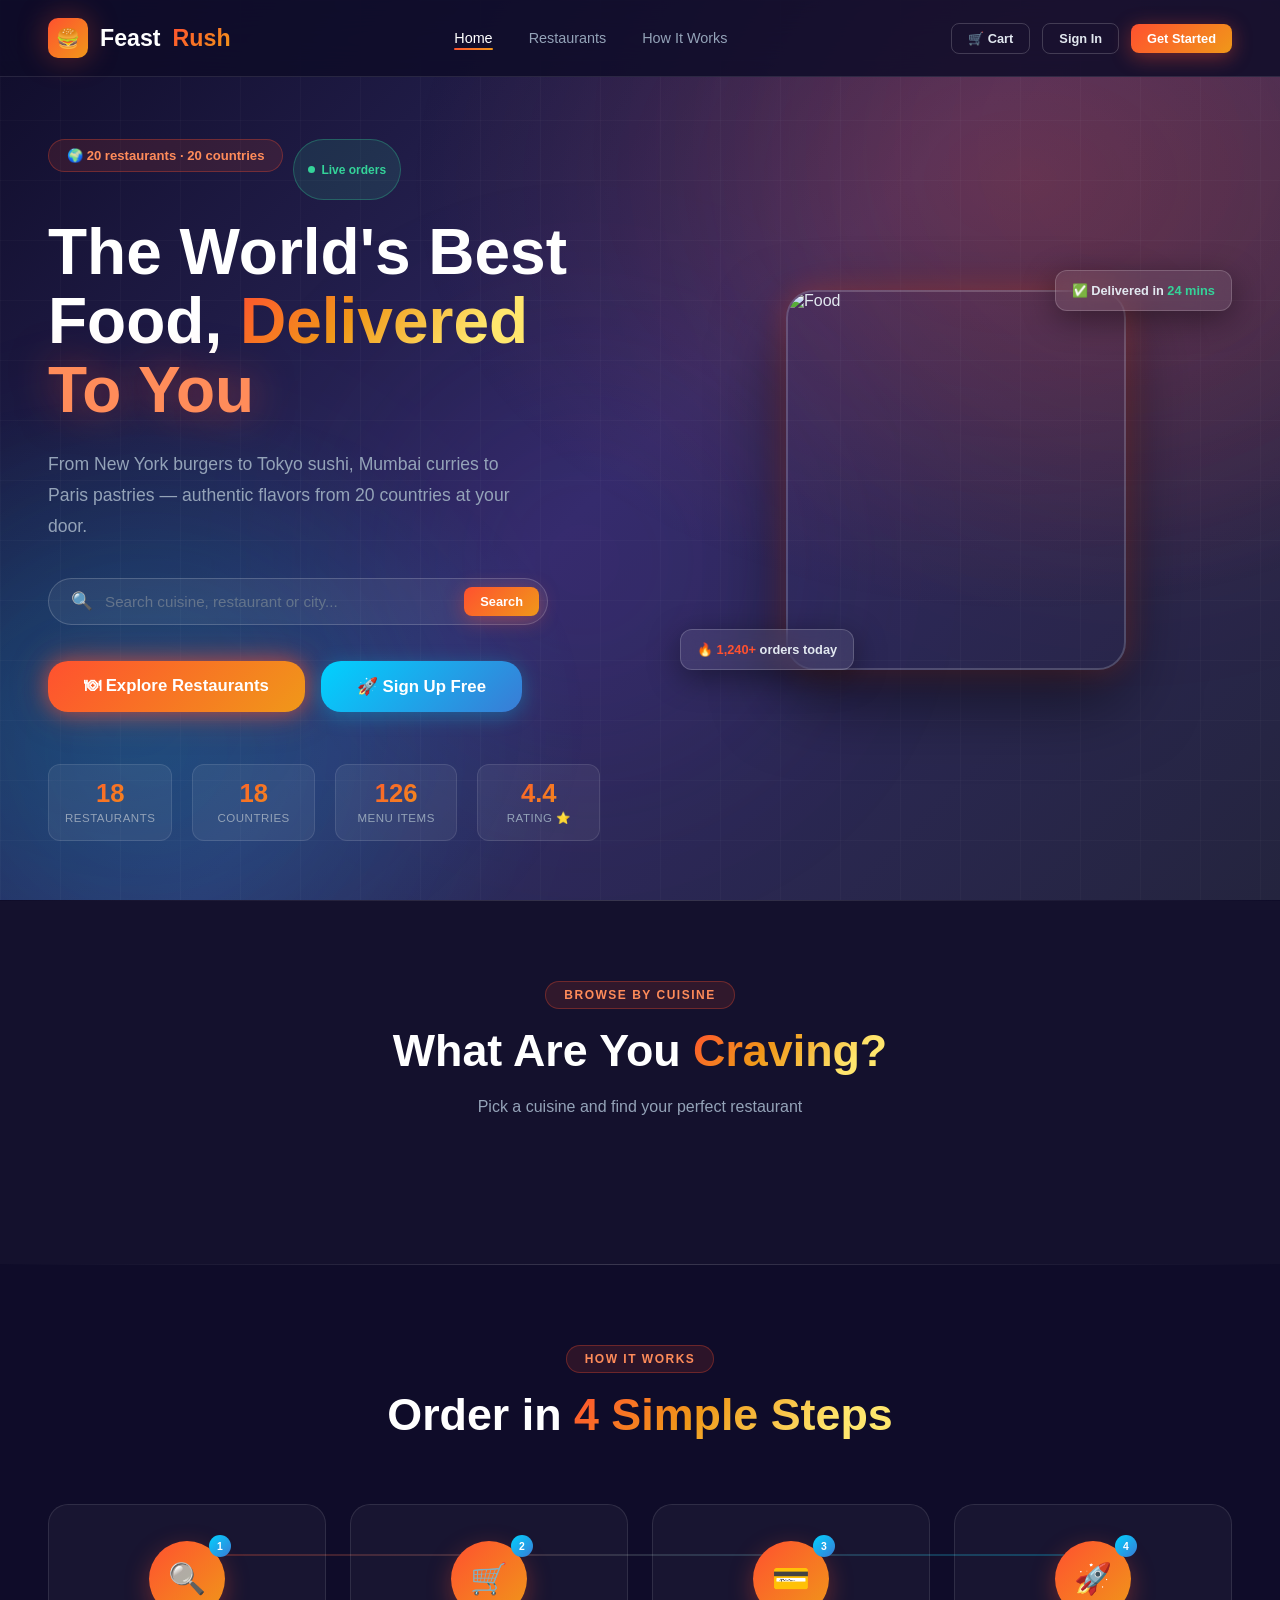
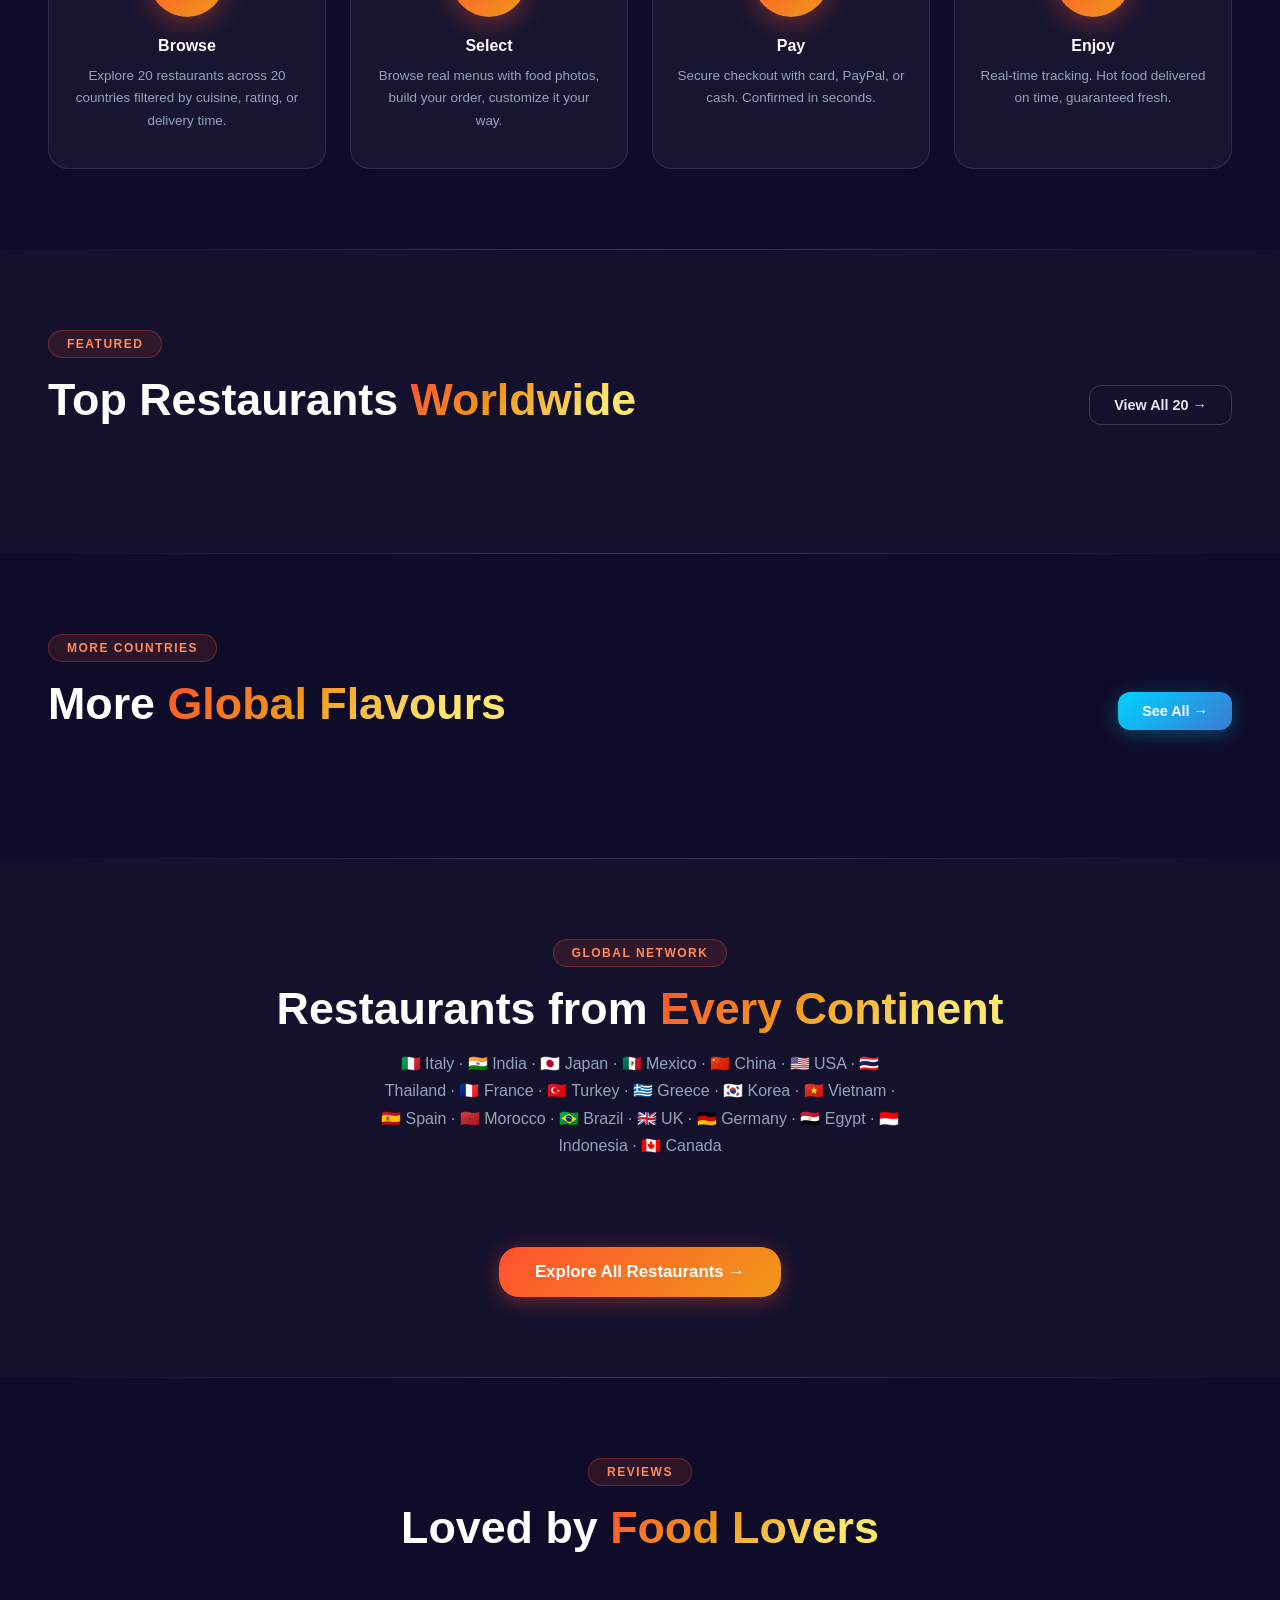
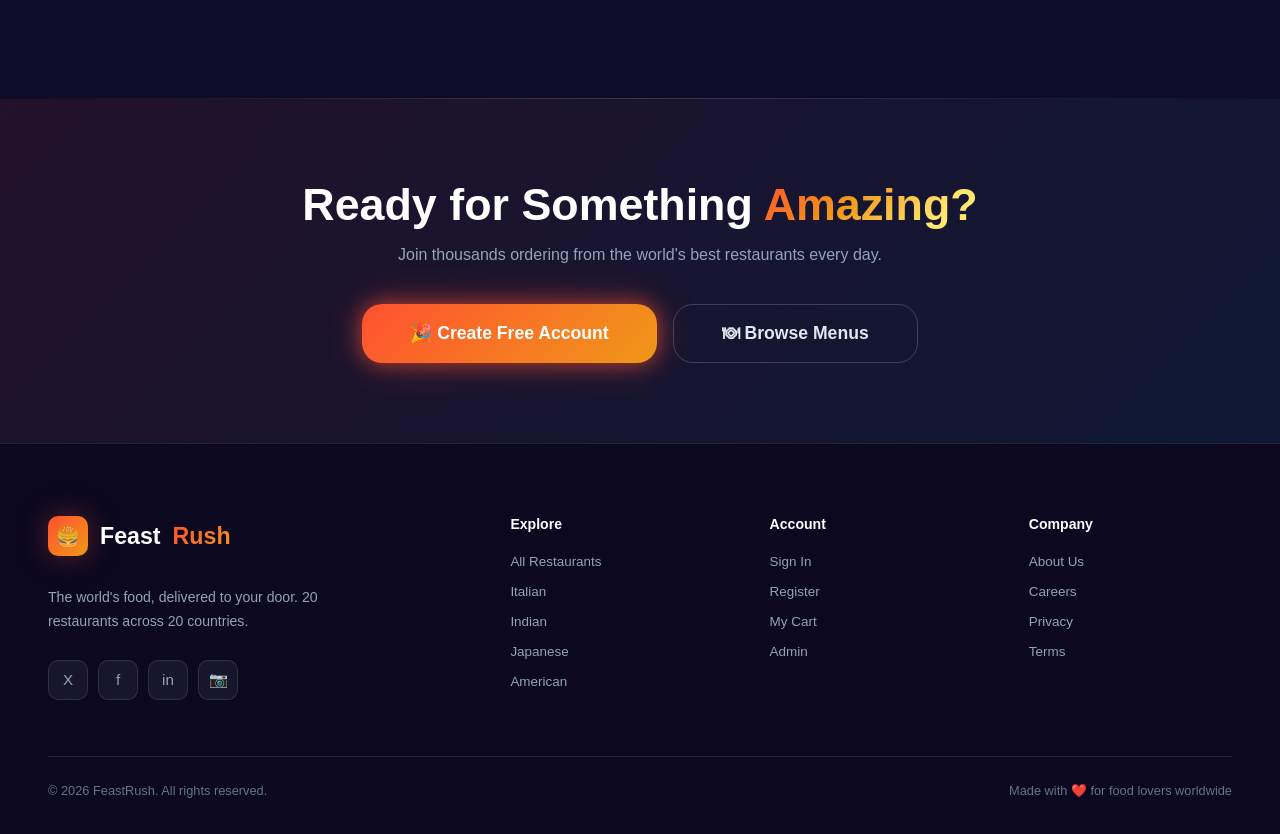
==== commit 1ac3090c: "Fix: restaurants and menus now showing properly - no emoji encoding issues" ====
--- a/index.html
+++ b/index.html
@@ -1,49 +1,76 @@
 <!DOCTYPE html>
 <html lang="en">
 <head>
-  <meta charset="UTF-8"/><meta name="viewport" content="width=device-width,initial-scale=1.0"/>
-  <title>FeastRush – Global Food Delivery</title>
+  <meta charset="UTF-8"/>
+  <meta name="viewport" content="width=device-width,initial-scale=1.0"/>
+  <title>FeastRush - Global Food Delivery</title>
   <link rel="stylesheet" href="styles.css"/>
 </head>
 <body>
-<div class="bg-particles"><div class="bg-orb bg-orb-1"></div><div class="bg-orb bg-orb-2"></div><div class="bg-orb bg-orb-3"></div></div>
+
+<div class="bg-particles">
+  <div class="bg-orb bg-orb-1"></div>
+  <div class="bg-orb bg-orb-2"></div>
+  <div class="bg-orb bg-orb-3"></div>
+</div>
+
 <div id="navbar-container"></div>
 
 <!-- HERO -->
 <section class="hero" id="home">
-  <div class="hero-mesh"></div><div class="hero-grid-overlay"></div>
+  <div class="hero-mesh"></div>
+  <div class="hero-grid-overlay"></div>
   <div id="particles"></div>
+
   <div class="hero-container">
     <div class="hero-content">
       <div style="display:flex;gap:10px;flex-wrap:wrap;margin-bottom:18px;">
-        <div class="hero-eyebrow">🌍 28 restaurants · 14 countries</div>
+        <div class="hero-eyebrow">&#127757; 20 restaurants &middot; 20 countries</div>
         <div style="display:inline-flex;align-items:center;gap:6px;background:rgba(52,211,153,.12);border:1px solid rgba(52,211,153,.3);color:#34D399;padding:6px 14px;border-radius:50px;font-size:.75rem;font-weight:700;">
-          <span style="width:7px;height:7px;border-radius:50%;background:#34D399;animation:livePulse 1.5s infinite;"></span> Live orders
+          <span style="width:7px;height:7px;border-radius:50%;background:#34D399;"></span> Live orders
         </div>
       </div>
-      <h1 class="hero-title">The World's Best<br>Food, <span class="gradient-text">Delivered</span><br><span class="glow-text">To You</span></h1>
-      <p class="hero-subtitle">From New York smash burgers to Tokyo sushi, Mumbai curries to Paris pastries — authentic flavors from 14 countries at your door.</p>
+
+      <h1 class="hero-title">
+        The World's Best<br>
+        Food, <span class="gradient-text">Delivered</span><br>
+        <span class="glow-text">To You</span>
+      </h1>
+
+      <p class="hero-subtitle">
+        From New York burgers to Tokyo sushi, Mumbai curries to Paris pastries — authentic flavors from 20 countries at your door.
+      </p>
+
       <div class="hero-search">
-        <span style="color:var(--text-f);font-size:1.1rem;">🔍</span>
-        <input type="text" id="hero-search" placeholder="Search cuisine, restaurant or city…" onkeydown="if(event.key==='Enter')heroSearch()"/>
+        <span style="color:#64748B;font-size:1.1rem;">&#128269;</span>
+        <input type="text" id="hero-search" placeholder="Search cuisine, restaurant or city..." onkeydown="if(event.key==='Enter')heroSearch()"/>
         <button class="btn btn-primary btn-sm" onclick="heroSearch()">Search</button>
       </div>
+
       <div class="hero-actions">
-        <a href="restaurants.html" class="btn btn-neon btn-lg">🍽️ Explore Restaurants</a>
-        <a href="auth.html?tab=signup" class="btn btn-secondary btn-lg">🚀 Sign Up Free</a>
-      </div>
-      <div class="hero-stats stagger">
-        <div class="stat-pill"><span class="stat-num" data-target="28">0</span><span class="stat-lbl">Restaurants</span></div>
-        <div class="stat-pill"><span class="stat-num" data-target="14">0</span><span class="stat-lbl">Countries</span></div>
-        <div class="stat-pill"><span class="stat-num" data-target="50000">0</span><span class="stat-lbl">Orders</span></div>
-        <div class="stat-pill"><span class="stat-num" data-target="4.8">0</span><span class="stat-lbl">Rating ⭐</span></div>
-      </div>
-    </div>
+        <a href="restaurants.html" class="btn btn-neon btn-lg">&#127869; Explore Restaurants</a>
+        <a href="auth.html?tab=signup" class="btn btn-secondary btn-lg">&#128640; Sign Up Free</a>
+      </div>
+
+      <div class="hero-stats">
+        <div class="stat-pill"><span class="stat-num" id="cnt-rest">20</span><span class="stat-lbl">Restaurants</span></div>
+        <div class="stat-pill"><span class="stat-num" id="cnt-cntry">20</span><span class="stat-lbl">Countries</span></div>
+        <div class="stat-pill"><span class="stat-num" id="cnt-items">140</span><span class="stat-lbl">Menu Items</span></div>
+        <div class="stat-pill"><span class="stat-num" id="cnt-rating">4.8</span><span class="stat-lbl">Rating &#11088;</span></div>
+      </div>
+    </div>
+
     <div class="hero-visual">
       <div class="hero-image-stack">
-        <img id="hero-img" src="https://images.unsplash.com/photo-1513104890138-7c749659a591?w=600&auto=format&fit=crop" alt="Food" class="hero-main-img"/>
-        <div class="hero-float-card hero-float-card-1">✅ Delivered in <strong style="color:#34D399">24 mins</strong></div>
-        <div class="hero-float-card hero-float-card-2">🔥 <strong style="color:#FF512F">1,240+</strong> orders today</div>
+        <img id="hero-img"
+          src="https://images.unsplash.com/photo-1513104890138-7c749659a591?w=600&auto=format&fit=crop"
+          alt="Food" class="hero-main-img"/>
+        <div class="hero-float-card hero-float-card-1">
+          &#9989; Delivered in <strong style="color:#34D399">24 mins</strong>
+        </div>
+        <div class="hero-float-card hero-float-card-2">
+          &#128293; <strong style="color:#FF512F">1,240+</strong> orders today
+        </div>
       </div>
     </div>
   </div>
@@ -58,7 +85,7 @@
       <h2 class="section-title">What Are You <span class="gradient-text">Craving?</span></h2>
       <p class="section-sub">Pick a cuisine and find your perfect restaurant</p>
     </div>
-    <div class="categories-grid stagger animate-on-scroll" id="cats"></div>
+    <div class="categories-grid" id="cats"></div>
   </div>
 </section>
 
@@ -70,37 +97,59 @@
       <div class="section-tag">How It Works</div>
       <h2 class="section-title">Order in <span class="gradient-text">4 Simple Steps</span></h2>
     </div>
-    <div class="steps-grid stagger animate-on-scroll">
+    <div class="steps-grid animate-on-scroll">
       <div class="steps-connector"></div>
-      <div class="step-card"><div class="step-icon-wrap">🔍<span class="step-num">1</span></div><h3>Browse</h3><p>Explore 28 restaurants across 14 countries filtered by cuisine, rating, or delivery time.</p></div>
-      <div class="step-card"><div class="step-icon-wrap">🛒<span class="step-num">2</span></div><h3>Select</h3><p>Browse real menus with food photos, build your order, customize it your way.</p></div>
-      <div class="step-card"><div class="step-icon-wrap">💳<span class="step-num">3</span></div><h3>Pay</h3><p>Secure checkout with card, PayPal, or cash. Confirmed in seconds.</p></div>
-      <div class="step-card"><div class="step-icon-wrap">🚀<span class="step-num">4</span></div><h3>Enjoy</h3><p>Real-time tracking. Hot food delivered on time, guaranteed fresh.</p></div>
-    </div>
-  </div>
-</section>
-
-<!-- FEATURED RESTAURANTS -->
+      <div class="step-card">
+        <div class="step-icon-wrap">&#128269;<span class="step-num">1</span></div>
+        <h3>Browse</h3>
+        <p>Explore 20 restaurants across 20 countries filtered by cuisine, rating, or delivery time.</p>
+      </div>
+      <div class="step-card">
+        <div class="step-icon-wrap">&#128722;<span class="step-num">2</span></div>
+        <h3>Select</h3>
+        <p>Browse real menus with food photos, build your order, customize it your way.</p>
+      </div>
+      <div class="step-card">
+        <div class="step-icon-wrap">&#128179;<span class="step-num">3</span></div>
+        <h3>Pay</h3>
+        <p>Secure checkout with card, PayPal, or cash. Confirmed in seconds.</p>
+      </div>
+      <div class="step-card">
+        <div class="step-icon-wrap">&#128640;<span class="step-num">4</span></div>
+        <h3>Enjoy</h3>
+        <p>Real-time tracking. Hot food delivered on time, guaranteed fresh.</p>
+      </div>
+    </div>
+  </div>
+</section>
+
+<!-- ALL RESTAURANTS -->
 <div class="section-divider"></div>
 <section style="background:rgba(255,255,255,.02);padding:80px 0;">
   <div class="section-wrap" style="padding-top:0;padding-bottom:0;">
     <div class="animate-on-scroll" style="display:flex;justify-content:space-between;align-items:flex-end;margin-bottom:48px;flex-wrap:wrap;gap:16px;">
-      <div><div class="section-tag">Featured</div><h2 class="section-title" style="margin-bottom:0">Top-Rated <span class="gradient-text">Restaurants</span></h2></div>
-      <a href="restaurants.html" class="btn btn-outline">View All 28 →</a>
-    </div>
-    <div class="restaurants-grid animate-on-scroll stagger" id="featured"></div>
-  </div>
-</section>
-
-<!-- NEW 8 RESTAURANTS -->
+      <div>
+        <div class="section-tag">Featured</div>
+        <h2 class="section-title" style="margin-bottom:0">Top Restaurants <span class="gradient-text">Worldwide</span></h2>
+      </div>
+      <a href="restaurants.html" class="btn btn-outline">View All 20 &rarr;</a>
+    </div>
+    <div class="restaurants-grid animate-on-scroll" id="featured"></div>
+  </div>
+</section>
+
+<!-- MORE RESTAURANTS -->
 <div class="section-divider"></div>
 <section style="padding:80px 0;">
   <div class="section-wrap" style="padding-top:0;padding-bottom:0;">
     <div class="animate-on-scroll" style="display:flex;justify-content:space-between;align-items:flex-end;margin-bottom:48px;flex-wrap:wrap;gap:16px;">
-      <div><div class="section-tag">Just Added</div><h2 class="section-title" style="margin-bottom:0">8 <span class="gradient-text">New Restaurants</span></h2></div>
-      <a href="restaurants.html" class="btn btn-secondary">See All →</a>
-    </div>
-    <div class="restaurants-grid animate-on-scroll stagger" id="new-rests"></div>
+      <div>
+        <div class="section-tag">More Countries</div>
+        <h2 class="section-title" style="margin-bottom:0">More <span class="gradient-text">Global Flavours</span></h2>
+      </div>
+      <a href="restaurants.html" class="btn btn-secondary">See All &rarr;</a>
+    </div>
+    <div class="restaurants-grid animate-on-scroll" id="more-rests"></div>
   </div>
 </section>
 
@@ -110,9 +159,14 @@
   <div style="max-width:900px;margin:0 auto;text-align:center;" class="animate-on-scroll">
     <div class="section-tag">Global Network</div>
     <h2 class="section-title">Restaurants from <span class="gradient-text">Every Continent</span></h2>
-    <p class="section-sub" style="margin-bottom:44px;">USA · UK · Japan · India · Italy · France · Mexico · China · Thailand · Australia · Brazil · UAE · Spain · Turkey</p>
+    <p class="section-sub" style="margin-bottom:44px;">
+      &#127470;&#127481; Italy &middot; &#127470;&#127475; India &middot; &#127471;&#127477; Japan &middot; &#127474;&#127485; Mexico &middot; &#127464;&#127475; China &middot;
+      &#127482;&#127480; USA &middot; &#127481;&#127469; Thailand &middot; &#127467;&#127479; France &middot; &#127481;&#127479; Turkey &middot; &#127468;&#127479; Greece &middot;
+      &#127472;&#127479; Korea &middot; &#127483;&#127475; Vietnam &middot; &#127466;&#127480; Spain &middot; &#127474;&#127462; Morocco &middot; &#127463;&#127479; Brazil &middot;
+      &#127468;&#127463; UK &middot; &#127465;&#127466; Germany &middot; &#127466;&#127468; Egypt &middot; &#127470;&#127465; Indonesia &middot; &#127464;&#127462; Canada
+    </p>
     <div style="display:flex;flex-wrap:wrap;gap:12px;justify-content:center;margin-bottom:44px;" id="country-chips"></div>
-    <a href="restaurants.html" class="btn btn-primary btn-lg">Explore All Restaurants →</a>
+    <a href="restaurants.html" class="btn btn-primary btn-lg">Explore All Restaurants &rarr;</a>
   </div>
 </section>
 
@@ -124,7 +178,7 @@
       <div class="section-tag">Reviews</div>
       <h2 class="section-title">Loved by <span class="gradient-text">Food Lovers</span></h2>
     </div>
-    <div class="testimonials-grid stagger animate-on-scroll" id="testimonials"></div>
+    <div class="testimonials-grid animate-on-scroll" id="testimonials"></div>
   </div>
 </section>
 
@@ -133,10 +187,10 @@
 <section style="padding:80px 48px;background:linear-gradient(135deg,rgba(255,81,47,.08),rgba(0,210,255,.06));">
   <div style="max-width:700px;margin:0 auto;text-align:center;" class="animate-on-scroll">
     <h2 class="section-title">Ready for Something <span class="gradient-text">Amazing?</span></h2>
-    <p style="color:var(--text-m);margin-bottom:40px;">Join thousands ordering from the world's best restaurants every day.</p>
+    <p style="color:#94A3B8;margin-bottom:40px;">Join thousands ordering from the world's best restaurants every day.</p>
     <div style="display:flex;gap:16px;justify-content:center;flex-wrap:wrap;">
-      <a href="auth.html?tab=signup" class="btn btn-neon btn-xl">🎉 Create Free Account</a>
-      <a href="restaurants.html" class="btn btn-outline btn-xl">🍽️ Browse Menus</a>
+      <a href="auth.html?tab=signup" class="btn btn-neon btn-xl">&#127881; Create Free Account</a>
+      <a href="restaurants.html" class="btn btn-outline btn-xl">&#127869; Browse Menus</a>
     </div>
   </div>
 </section>
@@ -145,129 +199,210 @@
 <footer class="footer">
   <div class="footer-grid">
     <div class="footer-brand">
-      <a href="index.html" class="nav-logo" style="margin-bottom:14px;display:inline-flex;"><div class="logo-icon">🍔</div>Feast<span class="logo-rush">Rush</span></a>
-      <p>The world's food, delivered to your door. Connecting hungry people with the best restaurants globally.</p>
-      <div class="social-links"><a href="#" class="social-btn">𝕏</a><a href="#" class="social-btn">f</a><a href="#" class="social-btn">in</a><a href="#" class="social-btn">📷</a></div>
-    </div>
-    <div class="footer-col"><h4>Explore</h4><ul><li><a href="restaurants.html">All Restaurants</a></li><li><a href="restaurants.html?filter=burgers">Burgers</a></li><li><a href="restaurants.html?filter=pizza">Pizza</a></li><li><a href="restaurants.html?filter=sushi">Sushi</a></li><li><a href="restaurants.html?filter=curry">Curry</a></li></ul></div>
-    <div class="footer-col"><h4>Account</h4><ul><li><a href="auth.html">Sign In</a></li><li><a href="auth.html?tab=signup">Register</a></li><li><a href="cart.html">My Cart</a></li></ul></div>
-    <div class="footer-col"><h4>Company</h4><ul><li><a href="#">About Us</a></li><li><a href="#">Careers</a></li><li><a href="#">Privacy</a></li><li><a href="#">Terms</a></li></ul></div>
-  </div>
-  <div class="footer-bottom"><span>© 2026 FeastRush. All rights reserved.</span><span>Made with ❤️ for food lovers worldwide</span></div>
+      <a href="index.html" class="nav-logo" style="margin-bottom:14px;display:inline-flex;">
+        <div class="logo-icon">&#127828;</div>
+        Feast<span class="logo-rush">Rush</span>
+      </a>
+      <p>The world's food, delivered to your door. 20 restaurants across 20 countries.</p>
+      <div class="social-links">
+        <a href="#" class="social-btn">X</a>
+        <a href="#" class="social-btn">f</a>
+        <a href="#" class="social-btn">in</a>
+        <a href="#" class="social-btn">&#128247;</a>
+      </div>
+    </div>
+    <div class="footer-col">
+      <h4>Explore</h4>
+      <ul>
+        <li><a href="restaurants.html">All Restaurants</a></li>
+        <li><a href="restaurants.html?filter=italian">Italian</a></li>
+        <li><a href="restaurants.html?filter=indian">Indian</a></li>
+        <li><a href="restaurants.html?filter=japanese">Japanese</a></li>
+        <li><a href="restaurants.html?filter=american">American</a></li>
+      </ul>
+    </div>
+    <div class="footer-col">
+      <h4>Account</h4>
+      <ul>
+        <li><a href="auth.html">Sign In</a></li>
+        <li><a href="auth.html?tab=signup">Register</a></li>
+        <li><a href="cart.html">My Cart</a></li>
+        <li><a href="admin.html">Admin</a></li>
+      </ul>
+    </div>
+    <div class="footer-col">
+      <h4>Company</h4>
+      <ul>
+        <li><a href="#">About Us</a></li>
+        <li><a href="#">Careers</a></li>
+        <li><a href="#">Privacy</a></li>
+        <li><a href="#">Terms</a></li>
+      </ul>
+    </div>
+  </div>
+  <div class="footer-bottom">
+    <span>&#169; 2026 FeastRush. All rights reserved.</span>
+    <span>Made with &#10084;&#65039; for food lovers worldwide</span>
+  </div>
 </footer>
 
-<style>
-@keyframes livePulse{0%,100%{box-shadow:0 0 0 0 rgba(52,211,153,.5)}50%{box-shadow:0 0 0 6px rgba(52,211,153,0)}}
-.country-chip{display:inline-flex;align-items:center;gap:6px;background:rgba(255,255,255,.06);border:1px solid rgba(255,255,255,.1);padding:7px 16px;border-radius:50px;font-size:.82rem;backdrop-filter:blur(8px);transition:all .3s}
-.country-chip:hover{border-color:#FF512F;transform:translateY(-2px)}
-/* Critical fallbacks for Vercel */
-.section-title{color:#fff !important}
-.section-sub{color:#94A3B8 !important}
-.hero-title{color:#fff !important}
-.hero-subtitle{color:#94A3B8 !important}
-.restaurant-name{color:#fff !important}
-.step-card h3{color:#fff !important}
-.step-card p{color:#94A3B8 !important}
-.testimonial-text{color:#94A3B8 !important}
-.author-name{color:#fff !important}
-.author-location{color:#94A3B8 !important}
-.footer-col ul a{color:#94A3B8 !important}
-.footer-bottom{color:#64748B !important}
-</style>
-
-<script src="app.js"></script><script src="restaurants.js"></script>
+<script src="app.js"></script>
+<script src="restaurants.js"></script>
 <script>
+// Build navbar
 buildNavbar('home');
 
-// Particles
-const emojis=['🍔','🍕','🍣','🌮','🍜','🥗','🍩','🍦','🥐','🍖','🥘','🍱','🧆','🥙','🍛','🍝'];
-const pc=document.getElementById('particles');
-for(let i=0;i<12;i++){
-  const p=document.createElement('div');p.className='food-particle';
-  p.style.cssText=`left:${Math.random()*100}vw;font-size:${1.2+Math.random()*1.4}rem;animation-duration:${14+Math.random()*16}s;animation-delay:${Math.random()*20}s;`;
-  p.textContent=emojis[Math.floor(Math.random()*emojis.length)];pc.appendChild(p);
-}
+// Animate counters
+function animCount(id, target, isFloat){
+  var el = document.getElementById(id);
+  if(!el) return;
+  var start = null;
+  function step(ts){
+    if(!start) start = ts;
+    var p = Math.min((ts-start)/1800, 1);
+    var e = 1 - Math.pow(1-p, 3);
+    el.textContent = isFloat ? (target*e).toFixed(1) : Math.floor(target*e).toLocaleString();
+    if(p < 1) requestAnimationFrame(step);
+  }
+  requestAnimationFrame(step);
+}
+setTimeout(function(){
+  animCount('cnt-rest', 20, false);
+  animCount('cnt-cntry', 20, false);
+  animCount('cnt-items', 140, false);
+  animCount('cnt-rating', 4.8, true);
+}, 600);
 
 // Hero image rotator
-const imgs=['https://images.unsplash.com/photo-1513104890138-7c749659a591?w=600&auto=format&fit=crop','https://images.unsplash.com/photo-1568901346375-23c9450c58cd?w=600&auto=format&fit=crop','https://images.unsplash.com/photo-1553621042-f6e147245754?w=600&auto=format&fit=crop','https://images.unsplash.com/photo-1585937421612-70a008356fbe?w=600&auto=format&fit=crop','https://images.unsplash.com/photo-1555939594-58d7cb561ad1?w=600&auto=format&fit=crop','https://images.unsplash.com/photo-1551024506-0bccd828d307?w=600&auto=format&fit=crop'];
-let hi=0;const imgEl=document.getElementById('hero-img');
-setInterval(()=>{hi=(hi+1)%imgs.length;imgEl.style.opacity='0';imgEl.style.transform='translateX(-50%) scale(.97)';
-  setTimeout(()=>{imgEl.src=imgs[hi];imgEl.style.opacity='1';imgEl.style.transform='';imgEl.style.transition='opacity .6s,transform .6s';},350);},3500);
-
-// Counters — start immediately on page load, no threshold
-function startCounters(){
-  document.querySelectorAll('[data-target]').forEach(el=>{
-    const tgt=parseFloat(el.dataset.target);const isF=String(tgt).includes('.');let st=null;
-    const step=ts=>{if(!st)st=ts;const p=Math.min((ts-st)/2000,1);const e=1-Math.pow(1-p,3);
-      el.textContent=isF?(tgt*e).toFixed(1):Math.floor(tgt*e).toLocaleString();if(p<1)requestAnimationFrame(step);};
-    requestAnimationFrame(step);
-  });
-}
-// Start after 500ms to ensure DOM is ready
-setTimeout(startCounters, 500);
-
-function heroSearch(){const q=document.getElementById('hero-search').value.trim();window.location.href='restaurants.html'+(q?'?q='+encodeURIComponent(q):'');}
-
-// Card builder
-const RCARD=(r)=>{const f=FLAG_MAP[r.country]||'🌍';return`
-  <a href="menu.html?id=${r.id}" class="restaurant-card">
-    <div class="restaurant-banner"><img src="${r.image}" alt="${r.name}" loading="lazy"/>
-      <div class="restaurant-banner-overlay"></div>
-      ${r.badge?`<span class="restaurant-badge">${r.badge}</span>`:''}
-      <span class="restaurant-country-tag">${f} ${r.city}</span>
-    </div>
-    <div class="restaurant-body">
-      <div class="restaurant-name">${r.emoji} ${r.name}</div>
-      <div class="restaurant-meta"><span class="rating">⭐ ${r.rating}</span><span>⏱ ${r.deliveryTime}min</span><span>🚚 $${r.deliveryFee}</span></div>
-      <div class="restaurant-tags">${r.tags.map(t=>`<span class="tag">${t}</span>`).join('')}</div>
-    </div>
-  </a>`;};
+var heroImgs = [
+  'https://images.unsplash.com/photo-1513104890138-7c749659a591?w=600&auto=format&fit=crop',
+  'https://images.unsplash.com/photo-1568901346375-23c9450c58cd?w=600&auto=format&fit=crop',
+  'https://images.unsplash.com/photo-1553621042-f6e147245754?w=600&auto=format&fit=crop',
+  'https://images.unsplash.com/photo-1585937421612-70a008356fbe?w=600&auto=format&fit=crop',
+  'https://images.unsplash.com/photo-1555939594-58d7cb561ad1?w=600&auto=format&fit=crop',
+  'https://images.unsplash.com/photo-1551024506-0bccd828d307?w=600&auto=format&fit=crop'
+];
+var hi = 0;
+var imgEl = document.getElementById('hero-img');
+setInterval(function(){
+  hi = (hi+1) % heroImgs.length;
+  imgEl.style.opacity = '0';
+  setTimeout(function(){
+    imgEl.src = heroImgs[hi];
+    imgEl.style.opacity = '1';
+    imgEl.style.transition = 'opacity .6s';
+  }, 350);
+}, 3500);
+
+// Search
+function heroSearch(){
+  var q = document.getElementById('hero-search').value.trim();
+  window.location.href = 'restaurants.html' + (q ? '?q='+encodeURIComponent(q) : '');
+}
+
+// Build restaurant card
+function makeCard(r){
+  var flag = FLAG_MAP[r.country] || '';
+  return '<a href="menu.html?id='+r.id+'" class="restaurant-card">'
+    + '<div class="restaurant-banner">'
+    + '<img src="'+r.image+'" alt="'+r.name+'" loading="lazy"/>'
+    + '<div class="restaurant-banner-overlay"></div>'
+    + (r.badge ? '<span class="restaurant-badge">'+r.badge+'</span>' : '')
+    + '<span class="restaurant-country-tag">'+flag+' '+r.city+'</span>'
+    + '</div>'
+    + '<div class="restaurant-body">'
+    + '<div class="restaurant-name">'+r.emoji+' '+r.name+'</div>'
+    + '<div class="restaurant-meta">'
+    + '<span class="rating">&#11088; '+r.rating+'</span>'
+    + '<span>&#9201; '+r.deliveryTime+' min</span>'
+    + '<span>&#128666; $'+r.deliveryFee+'</span>'
+    + '</div>'
+    + '<div class="restaurant-tags">'
+    + r.tags.map(function(t){ return '<span class="tag">'+t+'</span>'; }).join('')
+    + '</div></div></a>';
+}
+
+// Load restaurants
+var allR = getAllRestaurants();
+
+// Featured - first 6
+var featuredEl = document.getElementById('featured');
+if(featuredEl && allR.length > 0){
+  featuredEl.innerHTML = allR.slice(0,6).map(makeCard).join('');
+}
+
+// More - next 6
+var moreEl = document.getElementById('more-rests');
+if(moreEl && allR.length > 6){
+  moreEl.innerHTML = allR.slice(6,12).map(makeCard).join('');
+}
 
 // Categories
-const cats=[
-  {img:'https://images.unsplash.com/photo-1568901346375-23c9450c58cd?w=80&auto=format&fit=crop',name:'Burgers',f:'burgers'},
-  {img:'https://images.unsplash.com/photo-1513104890138-7c749659a591?w=80&auto=format&fit=crop',name:'Pizza',f:'pizza'},
-  {img:'https://images.unsplash.com/photo-1553621042-f6e147245754?w=80&auto=format&fit=crop',name:'Sushi',f:'sushi'},
-  {img:'https://images.unsplash.com/photo-1585937421612-70a008356fbe?w=80&auto=format&fit=crop',name:'Curry',f:'curry'},
-  {img:'https://images.unsplash.com/photo-1565299585323-38d6b0865b47?w=80&auto=format&fit=crop',name:'Mexican',f:'mexican'},
-  {img:'https://images.unsplash.com/photo-1563245372-f21724e3856d?w=80&auto=format&fit=crop',name:'Chinese',f:'chinese'},
-  {img:'https://images.unsplash.com/photo-1555939594-58d7cb561ad1?w=80&auto=format&fit=crop',name:'BBQ',f:'bbq'},
-  {img:'https://images.unsplash.com/photo-1551024506-0bccd828d307?w=80&auto=format&fit=crop',name:'Desserts',f:'desserts'},
-  {img:'https://images.unsplash.com/photo-1512621776951-a57141f2eefd?w=80&auto=format&fit=crop',name:'Salads',f:'salad'},
-  {img:'https://images.unsplash.com/photo-1579871494447-9811cf80d66c?w=80&auto=format&fit=crop',name:'Japanese',f:'japanese'},
-  {img:'https://images.unsplash.com/photo-1555396273-367ea4eb4db5?w=80&auto=format&fit=crop',name:'Italian',f:'italian'},
-  {img:'https://images.unsplash.com/photo-1559339352-11d035aa65de?w=80&auto=format&fit=crop',name:'Seafood',f:'seafood'},
+var cats = [
+  {img:'https://images.unsplash.com/photo-1555396273-367ea4eb4db5?w=80&auto=format&fit=crop', name:'Italian', f:'italian'},
+  {img:'https://images.unsplash.com/photo-1585937421612-70a008356fbe?w=80&auto=format&fit=crop', name:'Indian', f:'indian'},
+  {img:'https://images.unsplash.com/photo-1579871494447-9811cf80d66c?w=80&auto=format&fit=crop', name:'Japanese', f:'japanese'},
+  {img:'https://images.unsplash.com/photo-1565299585323-38d6b0865b47?w=80&auto=format&fit=crop', name:'Mexican', f:'mexican'},
+  {img:'https://images.unsplash.com/photo-1568901346375-23c9450c58cd?w=80&auto=format&fit=crop', name:'Burgers', f:'american'},
+  {img:'https://images.unsplash.com/photo-1563245372-f21724e3856d?w=80&auto=format&fit=crop', name:'Chinese', f:'chinese'},
+  {img:'https://images.unsplash.com/photo-1562565652-a0d8f0c59eb4?w=80&auto=format&fit=crop', name:'Thai', f:'thai'},
+  {img:'https://images.unsplash.com/photo-1414235077428-338989a2e8c0?w=80&auto=format&fit=crop', name:'French', f:'french'},
+  {img:'https://images.unsplash.com/photo-1599487488170-d11ec9c172f0?w=80&auto=format&fit=crop', name:'Turkish', f:'turkish'},
+  {img:'https://images.unsplash.com/photo-1590301157890-4810ed352733?w=80&auto=format&fit=crop', name:'Korean', f:'korean'},
+  {img:'https://images.unsplash.com/photo-1559339352-11d035aa65de?w=80&auto=format&fit=crop', name:'Seafood', f:'seafood'},
+  {img:'https://images.unsplash.com/photo-1551024506-0bccd828d307?w=80&auto=format&fit=crop', name:'Desserts', f:'desserts'}
 ];
-document.getElementById('cats').innerHTML=cats.map(c=>`
-  <a href="restaurants.html?filter=${c.f}" class="category-card">
-    <div class="category-img-wrap"><img src="${c.img}" alt="${c.name}" loading="lazy"/></div>
-    <span class="category-name">${c.name}</span>
-  </a>`).join('');
-
-document.getElementById('featured').innerHTML=getFeaturedRestaurants(6).map(RCARD).join('');
-document.getElementById('new-rests').innerHTML=['r_bh','r_pp','r_sm','r_sg','r_tf','r_nh','r_gh','r_sd'].map(id=>getRestaurantById(id)).filter(Boolean).slice(0,6).map(RCARD).join('');
-
-const countries=[{f:'🇺🇸',n:'USA'},{f:'🇬🇧',n:'UK'},{f:'🇯🇵',n:'Japan'},{f:'🇮🇳',n:'India'},{f:'🇮🇹',n:'Italy'},{f:'🇫🇷',n:'France'},{f:'🇲🇽',n:'Mexico'},{f:'🇨🇳',n:'China'},{f:'🇹🇭',n:'Thailand'},{f:'🇦🇺',n:'Australia'},{f:'🇧🇷',n:'Brazil'},{f:'🇦🇪',n:'UAE'},{f:'🇪🇸',n:'Spain'},{f:'🇹🇷',n:'Turkey'}];
-document.getElementById('country-chips').innerHTML=countries.map(c=>`<div class="country-chip"><span style="font-size:1.2rem">${c.f}</span>${c.n}</div>`).join('');
-
-const reviews=[
-  {t:"Ordered sushi from Sushi Master — fresh, precise, and delivered fast. FeastRush is next level!",n:"Sarah M.",l:"New York, USA",c:"#FF512F"},
-  {t:"The Butter Chicken from Spice Garden tasted exactly like my grandmother's recipe. Magical!",n:"Raj Patel",l:"London, UK",c:"#00D2FF"},
-  {t:"Taco Fiesta's al pastor is the best outside Mexico City. Real photos made ordering so easy!",n:"Carlos V.",l:"Miami, USA",c:"#34D399"},
-  {t:"Pizza Palace's Margherita Classica is mind-blowing. Proper Neapolitan style, incredible quality!",n:"Emma Chen",l:"Sydney, Australia",c:"#FCD34D"},
-  {t:"Burger House delivered the juiciest smash burger I've ever had. Photos look exactly like the real thing!",n:"Mike J.",l:"Chicago, USA",c:"#7C3AED"},
-  {t:"The admin dashboard is so clean. Managing our restaurant on FeastRush has been a total game changer!",n:"Aisha Al-F.",l:"Dubai, UAE",c:"#F09819"},
+var catsEl = document.getElementById('cats');
+if(catsEl){
+  catsEl.innerHTML = cats.map(function(c){
+    return '<a href="restaurants.html?filter='+c.f+'" class="category-card">'
+      + '<div class="category-img-wrap"><img src="'+c.img+'" alt="'+c.name+'" loading="lazy"/></div>'
+      + '<span class="category-name">'+c.name+'</span>'
+      + '</a>';
+  }).join('');
+}
+
+// Country chips
+var countries = [
+  {f:'&#127470;&#127481;',n:'Italy'},{f:'&#127470;&#127475;',n:'India'},{f:'&#127471;&#127477;',n:'Japan'},
+  {f:'&#127474;&#127485;',n:'Mexico'},{f:'&#127464;&#127475;',n:'China'},{f:'&#127482;&#127480;',n:'USA'},
+  {f:'&#127481;&#127469;',n:'Thailand'},{f:'&#127467;&#127479;',n:'France'},{f:'&#127481;&#127479;',n:'Turkey'},
+  {f:'&#127468;&#127479;',n:'Greece'},{f:'&#127472;&#127479;',n:'Korea'},{f:'&#127483;&#127475;',n:'Vietnam'},
+  {f:'&#127466;&#127480;',n:'Spain'},{f:'&#127474;&#127462;',n:'Morocco'},{f:'&#127463;&#127479;',n:'Brazil'},
+  {f:'&#127468;&#127463;',n:'UK'},{f:'&#127465;&#127466;',n:'Germany'},{f:'&#127466;&#127468;',n:'Egypt'},
+  {f:'&#127470;&#127465;',n:'Indonesia'},{f:'&#127464;&#127462;',n:'Canada'}
 ];
-document.getElementById('testimonials').innerHTML=reviews.map(r=>`
-  <div class="testimonial-card">
-    <div style="color:var(--gold);font-size:.9rem;margin-bottom:14px;letter-spacing:2px;">★★★★★</div>
-    <p class="testimonial-text">"${r.t}"</p>
-    <div class="testimonial-author">
-      <div class="author-avatar" style="background:linear-gradient(135deg,${r.c},${r.c}99)">${r.n.charAt(0)}</div>
-      <div><div class="author-name">${r.n}</div><div class="author-location">📍 ${r.l}</div></div>
-    </div>
-  </div>`).join('');
-
+var chipsEl = document.getElementById('country-chips');
+if(chipsEl){
+  chipsEl.innerHTML = countries.map(function(c){
+    return '<div style="display:inline-flex;align-items:center;gap:6px;background:rgba(255,255,255,.06);border:1px solid rgba(255,255,255,.1);padding:7px 16px;border-radius:50px;font-size:.82rem;">'
+      + '<span>'+c.f+'</span> '+c.n+'</div>';
+  }).join('');
+}
+
+// Testimonials
+var reviews = [
+  {t:"Ordered sushi from Sushi Paradise and it was absolutely incredible! FeastRush is next level!",n:"Sarah M.",l:"New York, USA",c:"#FF512F"},
+  {t:"The Butter Chicken from Royal Spice tasted exactly like my grandmother's recipe. Magical!",n:"Raj Patel",l:"London, UK",c:"#00D2FF"},
+  {t:"Taco Fiesta's chicken tacos are the best I've had. Real photos made ordering so easy!",n:"Carlos V.",l:"Miami, USA",c:"#34D399"},
+  {t:"Paris Bistro's Croissant is mind-blowing. Proper French style, incredible quality!",n:"Emma Chen",l:"Sydney, Australia",c:"#FCD34D"},
+  {t:"Burger House delivered the juiciest burger I've ever had. Amazing experience!",n:"Mike J.",l:"Chicago, USA",c:"#7C3AED"},
+  {t:"Seoul Garden's Korean BBQ is absolutely fantastic. Best food delivery app ever!",n:"Aisha F.",l:"Dubai, UAE",c:"#F09819"}
+];
+var testEl = document.getElementById('testimonials');
+if(testEl){
+  testEl.innerHTML = reviews.map(function(r){
+    return '<div class="testimonial-card">'
+      + '<div style="color:#FCD34D;font-size:.9rem;margin-bottom:14px;letter-spacing:2px;">&#9733;&#9733;&#9733;&#9733;&#9733;</div>'
+      + '<p class="testimonial-text">"'+r.t+'"</p>'
+      + '<div class="testimonial-author">'
+      + '<div class="author-avatar" style="background:'+r.c+'">'+r.n.charAt(0)+'</div>'
+      + '<div><div class="author-name">'+r.n+'</div><div class="author-location">'+r.l+'</div></div>'
+      + '</div></div>';
+  }).join('');
+}
+
+// Scroll animations
 initScrollAnimations();
 </script>
 </body>
